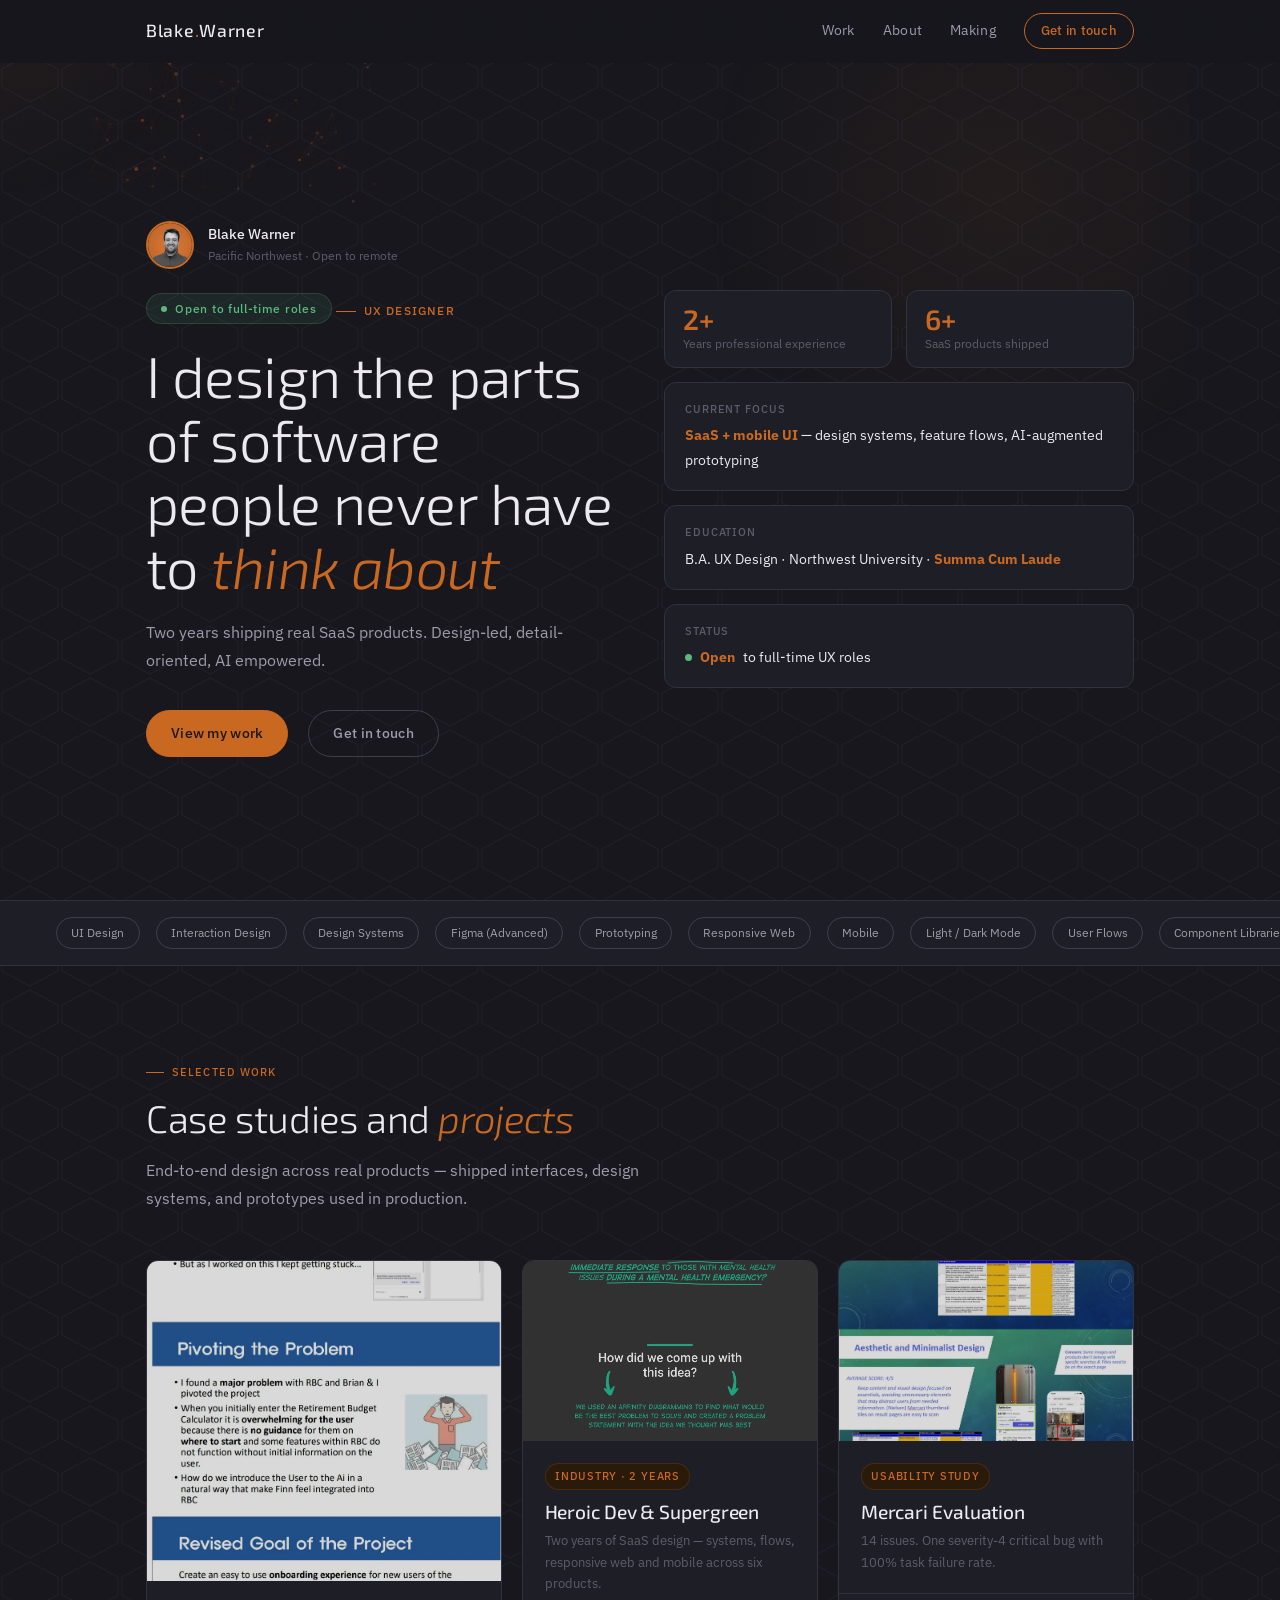
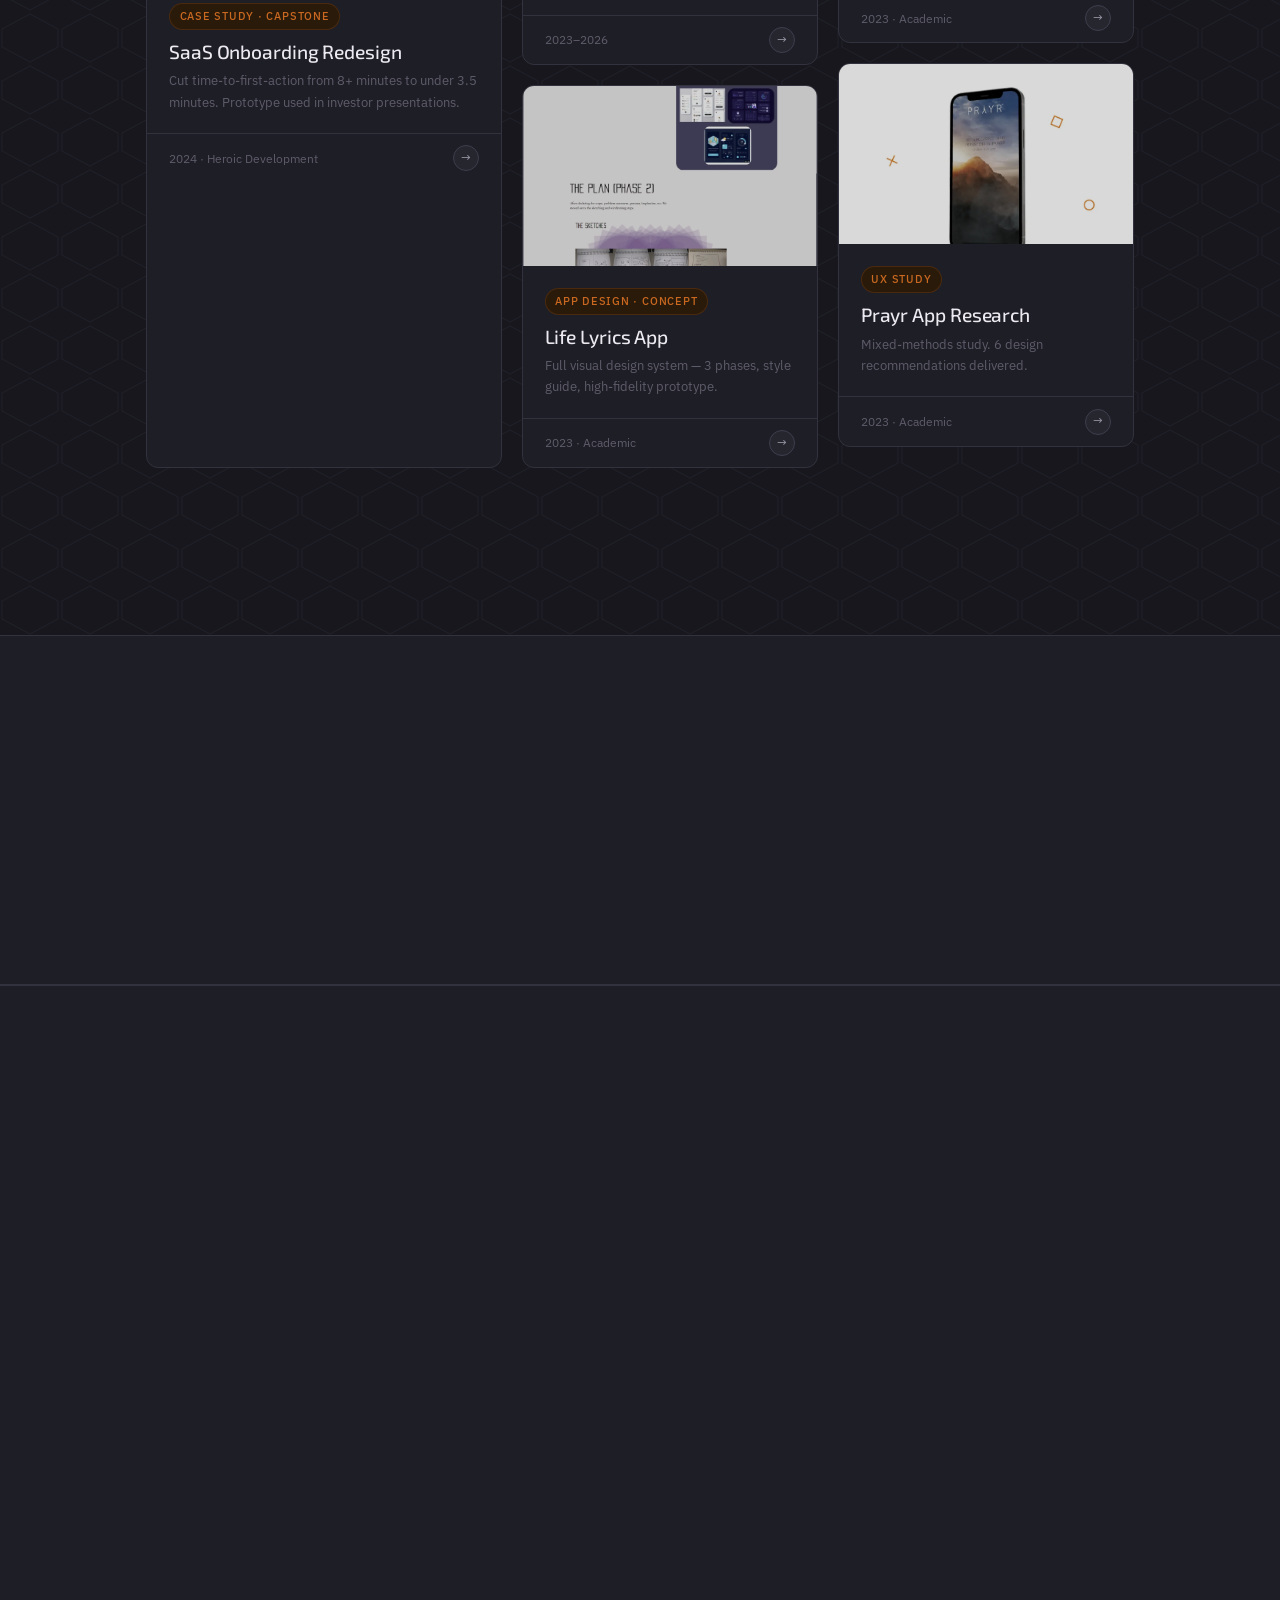
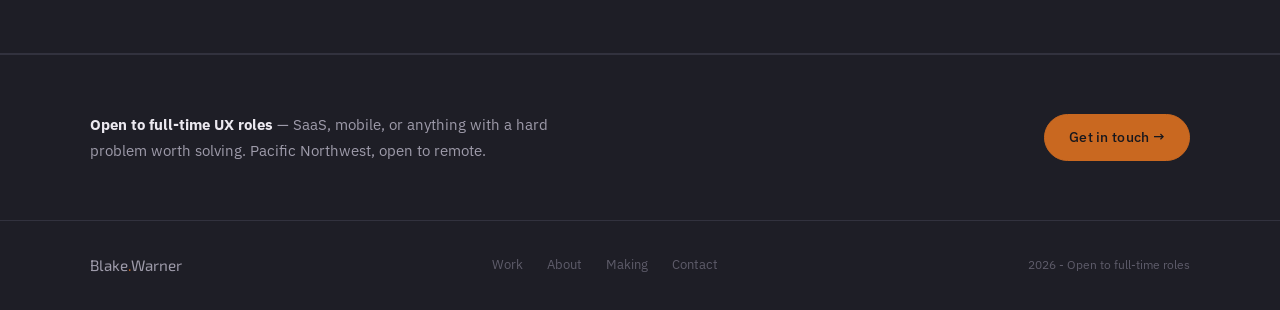
==== index.html @ 8be80a80 "Update index.html" ====
<!DOCTYPE html>
<html lang="en">
<head>
  <meta charset="UTF-8">
  <meta name="viewport" content="width=device-width, initial-scale=1.0">
  <title>Blake Warner - UX Designer</title>
  <meta name="description" content="UX Designer specializing in SaaS, mobile, and AI-augmented design. Pacific Northwest.">
  <link rel="stylesheet" href="css/style.css">
  <style>
    /* ── Canvas + cursor orb ── */
    #hero-canvas { position:absolute; inset:0; pointer-events:none; z-index:0; }
    .cursor-orb { position:fixed; width:400px; height:400px; border-radius:50%; background:radial-gradient(circle,rgba(201,104,32,.07) 0%,transparent 70%); pointer-events:none; z-index:0; transform:translate(-50%,-50%); transition:left .12s ease,top .12s ease; }
    .hero { position:relative; overflow:hidden; }
    .hero > * { position:relative; z-index:1; }

    /* ── Hero rework ── */
    .hero-available { display:inline-flex; align-items:center; gap:.5rem; font-size:.72rem; font-weight:500; letter-spacing:.06em; color:#5ab880; background:rgba(90,184,128,.1); border:1px solid rgba(90,184,128,.2); border-radius:100px; padding:.3rem .9rem; margin-bottom:1.25rem; }
    .hero-available::before { content:''; width:6px; height:6px; border-radius:50%; background:#5ab880; animation:pulse 2s ease-in-out infinite; }
    .hero-headline { overflow:hidden; }
    .headline-word { display:inline-block; opacity:0; transform:translateY(100%); transition:opacity .6s ease, transform .6s ease; }
    .headline-word.visible { opacity:1; transform:translateY(0); }

    /* ── Stats count-up ── */
    .stat-n { font-family:var(--serif); font-size:1.75rem; font-weight:600; color:var(--orange); line-height:1; margin-bottom:.15rem; }

    /* ── Skills strip ── */
    .skills-strip { background:var(--bg2); border-top:1px solid var(--line); border-bottom:1px solid var(--line); padding:1rem var(--pad); overflow:hidden; position:relative; }
    .skills-track { display:flex; gap:1rem; animation:scroll-left 30s linear infinite; width:max-content; }
    .skills-track:hover { animation-play-state:paused; }
    @keyframes scroll-left { from { transform:translateX(0); } to { transform:translateX(-50%); } }
    .strip-skill { font-size:.75rem; color:var(--txt2); padding:.3rem .9rem; border:1px solid var(--line2); border-radius:100px; white-space:nowrap; transition:border-color .2s,color .2s; flex-shrink:0; }
    .strip-skill:hover { border-color:var(--orange); color:var(--orange); }

    /* ── Featured work grid ── */
    .featured-grid { display:grid; grid-template-columns:1.2fr 1fr 1fr; gap:1.25rem; margin-top:3rem; }
    @media(max-width:860px) { .featured-grid { grid-template-columns:1fr 1fr; } }
    @media(max-width:560px) { .featured-grid { grid-template-columns:1fr; } }
    .card-feature-tall .thumb { height:320px !important; }
    .card-sm .thumb { height:180px !important; }

    /* ── Making section ── */
    .making-strip { background:var(--bg2); border-top:1px solid var(--line); border-bottom:1px solid var(--line); }
    .making-strip-inner { max-width:var(--max); margin:0 auto; padding:4rem var(--pad); display:grid; grid-template-columns:1fr 1.4fr; gap:4rem; align-items:center; }
    .making-imgs { display:grid; grid-template-columns:1fr 1fr; gap:.875rem; }
    .making-img-item { border-radius:var(--r-lg); overflow:hidden; border:1px solid var(--line); aspect-ratio:1; }
    .making-img-item img { width:100%; height:100%; object-fit:cover; transition:transform .5s ease; }
    .making-img-item:hover img { transform:scale(1.06); }
    @media(max-width:760px) { .making-strip-inner { grid-template-columns:1fr; } }

    /* ── Process steps ── */
    .process-row { display:grid; grid-template-columns:repeat(4,1fr); gap:1rem; margin-top:2.5rem; }
    .process-item { padding:1.5rem 1rem; background:var(--bg2); border:1px solid var(--line); border-radius:var(--r-lg); text-align:center; transition:border-color .25s,transform .25s; }
    .process-item:hover { border-color:var(--orange); transform:translateY(-3px); }
    .process-num { font-family:var(--serif); font-size:1.6rem; font-weight:600; color:var(--orange); display:block; margin-bottom:.4rem; }
    .process-label { font-size:.78rem; color:var(--txt2); line-height:1.5; }
    @media(max-width:640px) { .process-row { grid-template-columns:repeat(2,1fr); } }

    /* ── Hero profile ── */
    .hero-profile { display:flex; align-items:center; gap:.875rem; margin-bottom:1.5rem; }
    .hero-avatar { width:48px; height:48px; border-radius:50%; object-fit:cover; border:2px solid var(--orange); flex-shrink:0; }
    .hero-name-block .hero-name { font-size:.85rem; font-weight:500; color:var(--txt); }
    .hero-name-block .hero-loc { font-size:.75rem; color:var(--txt3); }

    /* ── Entrance animations ── */
    .anim-in { opacity:0; transform:translateY(20px); }
    .anim-in.done { opacity:1; transform:none; transition:opacity .7s ease, transform .7s ease; }

    /* ── Glitch on hover ── */
    .glitch-target { position:relative; display:inline-block; }
    .glitch-target::before,.glitch-target::after { content:attr(data-text); position:absolute; top:0; left:0; width:100%; height:100%; opacity:0; }
    .glitch-target:hover::before { opacity:.6; color:var(--orange); clip-path:polygon(0 30%,100% 30%,100% 50%,0 50%); transform:translateX(-3px); animation:glitch-1 .3s steps(2) 1; }
    .glitch-target:hover::after { opacity:.6; color:#7ab3d4; clip-path:polygon(0 60%,100% 60%,100% 75%,0 75%); transform:translateX(3px); animation:glitch-2 .3s steps(2) 1; }
    @keyframes glitch-1 { 0%,100%{transform:translateX(-3px)} 50%{transform:translateX(3px)} }
    @keyframes glitch-2 { 0%,100%{transform:translateX(3px)} 50%{transform:translateX(-3px)} }
  </style>
</head>
<body>
<div class="cursor-orb" id="cursor-orb"></div>
<nav class="nav">
  <div class="nav-inner">
    <a href="index.html" class="nav-logo">Blake<span>.</span>Warner</a>
    <button class="nav-toggle" aria-label="Toggle menu"><span></span><span></span><span></span></button>
    <div class="nav-links">
      <a href="work.html">Work</a>
      <a href="about.html">About</a>
      <a href="making.html">Making</a>
      <a href="contact.html" class="nav-cta">Get in touch</a>
    </div>
  </div>
</nav>
<main class="page">

  <!-- Hero -->
  <section class="hero">
    <canvas id="hero-canvas"></canvas>
    <div class="hero-content">
      <div class="hero-profile anim-in">
        <img src="ProfilePictureProject2.png" alt="Blake Warner" class="hero-avatar">
        <div class="hero-name-block">
          <div class="hero-name">Blake Warner</div>
          <div class="hero-loc">Pacific Northwest · Open to remote</div>
        </div>
      </div>
      <div class="hero-available anim-in">Open to full-time roles</div>
      <p class="hero-eyebrow anim-in">UX Designer</p>
      <h1 class="hero-headline anim-in">
        <span class="glitch-target" data-text="I design the parts of software">I design the parts of software</span><br>
        people never have to <em>think about</em>
      </h1>
      <p class="hero-sub anim-in">Two years shipping real SaaS products. Design-led, detail-oriented, AI empowered.</p>
      <div class="hero-actions anim-in">
        <a href="work.html" class="btn btn-primary">View my work</a>
        <a href="contact.html" class="btn btn-ghost">Get in touch</a>
      </div>
    </div>
    <div class="hero-cards">
      <div class="stat-row">
        <div class="stat anim-in"><div class="stat-n" data-count="2" data-suffix="+">0</div><div class="stat-l">Years professional experience</div></div>
        <div class="stat anim-in"><div class="stat-n" data-count="6" data-suffix="+">0</div><div class="stat-l">SaaS products shipped</div></div>
      </div>
      <div class="hcard anim-in">
        <div class="hcard-label">Current focus</div>
        <div class="hcard-val"><strong>SaaS + mobile UI</strong> — design systems, feature flows, AI-augmented prototyping</div>
      </div>
      <div class="hcard anim-in">
        <div class="hcard-label">Education</div>
        <div class="hcard-val">B.A. UX Design · Northwest University · <strong>Summa Cum Laude</strong></div>
      </div>
      <div class="hcard anim-in">
        <div class="hcard-label">Status</div>
        <div class="hcard-val" style="display:flex;align-items:center;gap:.5rem;"><span style="width:7px;height:7px;border-radius:50%;background:#5ab880;animation:pulse 2s ease-in-out infinite;flex-shrink:0;"></span><strong>Open</strong> to full-time UX roles</div>
      </div>
    </div>
  </section>

  <!-- Scrolling skills strip -->
  <div class="skills-strip">
    <div class="skills-track">
      <span class="strip-skill">UI Design</span><span class="strip-skill">Interaction Design</span><span class="strip-skill">Design Systems</span><span class="strip-skill">Figma (Advanced)</span><span class="strip-skill">Prototyping</span><span class="strip-skill">Responsive Web</span><span class="strip-skill">Mobile</span><span class="strip-skill">Light / Dark Mode</span><span class="strip-skill">User Flows</span><span class="strip-skill">Component Libraries</span><span class="strip-skill">Claude / AI Prompting</span><span class="strip-skill">Cursor</span><span class="strip-skill">Blender 3D</span><span class="strip-skill">Information Architecture</span><span class="strip-skill">UI Design</span><span class="strip-skill">Interaction Design</span><span class="strip-skill">Design Systems</span><span class="strip-skill">Figma (Advanced)</span><span class="strip-skill">Prototyping</span><span class="strip-skill">Responsive Web</span><span class="strip-skill">Mobile</span><span class="strip-skill">Light / Dark Mode</span><span class="strip-skill">User Flows</span><span class="strip-skill">Component Libraries</span><span class="strip-skill">Claude / AI Prompting</span><span class="strip-skill">Cursor</span><span class="strip-skill">Blender 3D</span><span class="strip-skill">Information Architecture</span>
    </div>
  </div>

  <!-- Selected work -->
  <section class="section">
    <p class="s-tag reveal">Selected work</p>
    <h2 class="s-title reveal d1">Case studies and <em>projects</em></h2>
    <p class="s-intro reveal d2">End-to-end design across real products — shipped interfaces, design systems, and prototypes used in production.</p>
    <div class="featured-grid">
      <a href="case-onboarding.html" class="card card-feature-tall reveal">
        <div class="thumb"><img src="webp-Portfolio-images/budget-consulting-ux-case-study_compressed.webp" alt="SaaS Onboarding Redesign" loading="lazy"></div>
        <div class="card-body">
          <span class="card-tag">Case Study · Capstone</span>
          <h3 class="card-title">SaaS Onboarding Redesign</h3>
          <p class="card-desc">Cut time-to-first-action from 8+ minutes to under 3.5 minutes. Prototype used in investor presentations.</p>
        </div>
        <div class="card-footer"><span class="card-year">2024 · Heroic Development</span><div class="card-arrow">→</div></div>
      </a>
      <div style="display:flex;flex-direction:column;gap:1.25rem;">
        <a href="professional.html" class="card card-sm reveal d1">
          <div class="thumb"><img src="webp-Portfolio-images/ux-case-study-dark-theme_compressed.webp" alt="Professional industry work" loading="lazy"></div>
          <div class="card-body">
            <span class="card-tag">Industry · 2 Years</span>
            <h3 class="card-title">Heroic Dev &amp; Supergreen</h3>
            <p class="card-desc">Two years of SaaS design — systems, flows, responsive web and mobile across six products.</p>
          </div>
          <div class="card-footer"><span class="card-year">2023–2026</span><div class="card-arrow">→</div></div>
        </a>
        <a href="case-gamification.html" class="card card-sm reveal d2">
          <div class="thumb"><img src="webp-Portfolio-images/life-lyrics-app-case-study_compressed.webp" alt="Life Lyrics App" loading="lazy"></div>
          <div class="card-body">
            <span class="card-tag">App Design · Concept</span>
            <h3 class="card-title">Life Lyrics App</h3>
            <p class="card-desc">Full visual design system — 3 phases, style guide, high-fidelity prototype.</p>
          </div>
          <div class="card-footer"><span class="card-year">2023 · Academic</span><div class="card-arrow">→</div></div>
        </a>
      </div>
      <div style="display:flex;flex-direction:column;gap:1.25rem;">
        <a href="case-mercari.html" class="card card-sm reveal d1">
          <div class="thumb"><img src="webp-Portfolio-images/notables-app-case-study_compressed.webp" alt="Mercari Usability" loading="lazy"></div>
          <div class="card-body">
            <span class="card-tag">Usability Study</span>
            <h3 class="card-title">Mercari Evaluation</h3>
            <p class="card-desc">14 issues. One severity-4 critical bug with 100% task failure rate.</p>
          </div>
          <div class="card-footer"><span class="card-year">2023 · Academic</span><div class="card-arrow">→</div></div>
        </a>
        <a href="case-prayr.html" class="card card-sm reveal d2">
          <div class="thumb"><img src="webp-Portfolio-images/prayr-app-ux-research-cover_compressed.webp" alt="Prayr App" loading="lazy"></div>
          <div class="card-body">
            <span class="card-tag">UX Study</span>
            <h3 class="card-title">Prayr App Research</h3>
            <p class="card-desc">Mixed-methods study. 6 design recommendations delivered.</p>
          </div>
          <div class="card-footer"><span class="card-year">2023 · Academic</span><div class="card-arrow">→</div></div>
        </a>
      </div>
    </div>
    <div style="text-align:center;margin-top:2rem;">
      <a href="work.html" class="btn btn-ghost reveal">View all work →</a>
    </div>
  </section>

  <!-- How I work -->
  <div class="skills-strip" style="padding:3rem var(--pad);">
    <div style="max-width:var(--max);margin:0 auto;">
      <p class="s-tag reveal">Process</p>
      <h2 class="s-title reveal d1" style="font-size:clamp(1.4rem,2.2vw,2rem);margin-bottom:0;">How I <em>work</em></h2>
      <div class="process-row">
        <div class="process-item reveal"><span class="process-num">01</span><div class="process-label">Map the problem space before opening any design tool</div></div>
        <div class="process-item reveal d1"><span class="process-num">02</span><div class="process-label">Design flows, IA, user journeys, and edge cases</div></div>
        <div class="process-item reveal d2"><span class="process-num">03</span><div class="process-label">Build high-fidelity UI with component-level precision</div></div>
        <div class="process-item reveal d3"><span class="process-num">04</span><div class="process-label">Collaborate with devs to ship the design intact</div></div>
      </div>
    </div>
  </div>

  <!-- Making -->
  <div class="making-strip">
    <div class="making-strip-inner">
      <div>
        <p class="s-tag reveal">Beyond the screen</p>
        <h2 class="s-title reveal d1" style="font-size:clamp(1.6rem,2.5vw,2.2rem);">I build things in <em>the real world too</em></h2>
        <p style="font-size:.9625rem;color:var(--txt2);line-height:1.8;margin:1rem 0 1.75rem;" class="reveal d2">Mandalorian armor modeled in Blender and worn at ECCC 2025. Screen-accurate blasters. A Rodian prosthetic that placed at the Boeing Museum cosplay contest. Stickers cut on a Silhouette Cameo. The same precision that goes into a component library goes into a painted miniature.</p>
        <a href="making.html" class="btn btn-ghost reveal d3">See what I make →</a>
      </div>
      <div class="making-imgs reveal d2">
        <div class="making-img-item"><img src="webp-Portfolio-images/cosplay-armor-city-street-portrait_compressed.webp" alt="Mandalorian armor"></div>
        <div class="making-img-item"><img src="webp-Portfolio-images/greedo-alien-costume-outdoors_compressed.webp" alt="Rodian cosplay"></div>
        <div class="making-img-item"><img src="webp-Portfolio-images/mandalorian-helmet-sticker-illustration_compressed.webp" alt="Sticker design"></div>
        <div class="making-img-item"><img src="webp-Portfolio-images/cosplay-jetpack-seattle-street_compressed.webp" alt="Jetpack prop"></div>
      </div>
    </div>
  </div>

  <!-- CTA -->
  <div class="teaser">
    <div class="teaser-inner">
      <p><strong>Open to full-time UX roles</strong> — SaaS, mobile, or anything with a hard problem worth solving. Pacific Northwest, open to remote.</p>
      <a href="contact.html" class="btn btn-primary">Get in touch →</a>
    </div>
  </div>

</main>
<footer class="footer">
  <div class="footer-inner">
    <span class="footer-brand">Blake<span>.</span>Warner</span>
    <div class="footer-links">
      <a href="work.html">Work</a>
      <a href="about.html">About</a>
      <a href="making.html">Making</a>
      <a href="contact.html">Contact</a>
    </div>
    <span class="footer-copy">2026 - Open to full-time roles</span>
  </div>
</footer>
<script src="js/main.js"></script>
<script>
/* ── Cursor orb ── */
const orb = document.getElementById('cursor-orb');
document.addEventListener('mousemove', e => {
  orb.style.left = e.clientX + 'px';
  orb.style.top = e.clientY + 'px';
});

/* ── Canvas hex particle system ── */
(function() {
  const canvas = document.getElementById('hero-canvas');
  if (!canvas) return;
  const ctx = canvas.getContext('2d');
  let W, H, particles = [];
  const ORANGE = 'rgba(201,104,32,';

  function resize() {
    W = canvas.width = canvas.offsetWidth;
    H = canvas.height = canvas.offsetHeight;
  }
  resize();
  window.addEventListener('resize', resize);

  function Particle() {
    this.reset();
  }
  Particle.prototype.reset = function() {
    this.x = Math.random() * W;
    this.y = Math.random() * H;
    this.size = Math.random() * 1.5 + 0.5;
    this.vx = (Math.random() - 0.5) * 0.3;
    this.vy = -Math.random() * 0.4 - 0.1;
    this.alpha = Math.random() * 0.4 + 0.05;
    this.life = 0;
    this.maxLife = Math.random() * 200 + 100;
  };
  Particle.prototype.update = function() {
    this.x += this.vx;
    this.y += this.vy;
    this.life++;
    if (this.life > this.maxLife || this.y < -10) this.reset();
  };
  Particle.prototype.draw = function() {
    const fade = Math.sin((this.life / this.maxLife) * Math.PI);
    ctx.beginPath();
    ctx.arc(this.x, this.y, this.size, 0, Math.PI * 2);
    ctx.fillStyle = ORANGE + (this.alpha * fade) + ')';
    ctx.fill();
  };

  for (let i = 0; i < 60; i++) particles.push(new Particle());

  function loop() {
    ctx.clearRect(0, 0, W, H);
    // Draw connecting lines between close particles
    for (let i = 0; i < particles.length; i++) {
      for (let j = i + 1; j < particles.length; j++) {
        const dx = particles[i].x - particles[j].x;
        const dy = particles[i].y - particles[j].y;
        const dist = Math.sqrt(dx*dx + dy*dy);
        if (dist < 100) {
          ctx.beginPath();
          ctx.moveTo(particles[i].x, particles[i].y);
          ctx.lineTo(particles[j].x, particles[j].y);
          ctx.strokeStyle = ORANGE + (0.08 * (1 - dist/100)) + ')';
          ctx.lineWidth = 0.5;
          ctx.stroke();
        }
      }
      particles[i].update();
      particles[i].draw();
    }
    requestAnimationFrame(loop);
  }
  loop();
})();

/* ── Staggered hero entrance ── */
(function() {
  const els = document.querySelectorAll('.anim-in');
  els.forEach((el, i) => {
    setTimeout(() => el.classList.add('done'), 100 + i * 120);
  });
})();

/* ── Count-up stats ── */
(function() {
  const stats = document.querySelectorAll('[data-count]');
  const observer = new IntersectionObserver(entries => {
    entries.forEach(entry => {
      if (!entry.isIntersecting) return;
      const el = entry.target;
      const target = parseInt(el.dataset.count);
      const suffix = el.dataset.suffix || '';
      let start = 0;
      const duration = 1200;
      const startTime = performance.now();
      function tick(now) {
        const elapsed = now - startTime;
        const progress = Math.min(elapsed / duration, 1);
        const eased = 1 - Math.pow(1 - progress, 3);
        const val = Math.round(eased * target);
        el.textContent = val + suffix;
        if (progress < 1) requestAnimationFrame(tick);
      }
      requestAnimationFrame(tick);
      observer.unobserve(el);
    });
  }, { threshold: 0.5 });
  stats.forEach(s => observer.observe(s));
})();

/* ── Reveal on scroll (supplement existing main.js) ── */
(function() {
  const reveals = document.querySelectorAll('.reveal');
  const obs = new IntersectionObserver(entries => {
    entries.forEach(e => { if (e.isIntersecting) { e.target.classList.add('visible'); obs.unobserve(e.target); } });
  }, { threshold: 0.1 });
  reveals.forEach(r => obs.observe(r));
})();
</script>
<style>@keyframes pulse{0%,100%{opacity:1}50%{opacity:.35}}</style>
</body>
</html>
---- css/style.css ----
@import url('https://fonts.googleapis.com/css2?family=Exo+2:ital,wght@0,300;0,400;0,500;0,600;1,300;1,400&family=IBM+Plex+Sans:ital,wght@0,300;0,400;0,500;1,300&display=swap');
:root{--bg:#17171d;--bg2:#1e1e26;--bg3:#26262f;--bg4:#2e2e38;--line:#32323e;--line2:#3e3e4e;--txt:#ece9f0;--txt2:#9e9baa;--txt3:#5e5c6a;--orange:#c96820;--orange-lt:#e07c30;--orange-dim:#2a1a0a;--orange-gl:rgba(201,104,32,.12);--green:#3a7d5c;--green-dim:#0f2018;--serif:'Exo 2','Segoe UI',sans-serif;--sans:'IBM Plex Sans',system-ui,sans-serif;--max:1100px;--pad:clamp(1.25rem,5vw,3.5rem);--r:6px;--r-lg:12px;--ease:cubic-bezier(.16,1,.3,1)}
*,*::before,*::after{box-sizing:border-box;margin:0;padding:0}
html{scroll-behavior:smooth}
body{font-family:var(--sans);background:var(--bg);color:var(--txt);line-height:1.7;font-size:1rem;overflow-x:hidden;background-image:url("data:image/svg+xml,%3Csvg width='60' height='52' viewBox='0 0 60 52' xmlns='http://www.w3.org/2000/svg'%3E%3Cpath d='M30 2 L58 17 L58 35 L30 50 L2 35 L2 17 Z' fill='none' stroke='%2320202a' stroke-width='1'/%3E%3C/svg%3E");background-size:60px 52px}
img{max-width:100%;display:block}
a{color:inherit;text-decoration:none}
button{border:none;background:none;cursor:pointer;font:inherit;color:inherit}
ul,ol{list-style:none}
.container{max-width:var(--max);margin:0 auto;padding:0 var(--pad)}
.sr-only{position:absolute;width:1px;height:1px;overflow:hidden;clip:rect(0,0,0,0)}
.reveal{opacity:0;transform:translateY(24px);transition:opacity .65s var(--ease),transform .65s var(--ease)}
.reveal.visible{opacity:1;transform:none}
.d1{transition-delay:.08s}.d2{transition-delay:.16s}.d3{transition-delay:.24s}.d4{transition-delay:.32s}
.nav{position:fixed;top:0;left:0;right:0;z-index:100;background:rgba(23,23,29,.9);backdrop-filter:blur(16px);-webkit-backdrop-filter:blur(16px);border-bottom:1px solid transparent;transition:border-color .3s}
.nav.scrolled{border-bottom-color:var(--line)}
.nav-inner{max-width:var(--max);margin:0 auto;padding:0 var(--pad);height:62px;display:flex;align-items:center;justify-content:space-between}
.nav-logo{font-family:var(--serif);font-size:1.1rem;font-weight:500;letter-spacing:.04em;color:var(--txt);transition:color .2s}
.nav-logo span{color:var(--orange)}
.nav-logo:hover{color:var(--orange-lt)}
.nav-links{display:flex;align-items:center;gap:1.75rem}
.nav-links a{font-size:.875rem;font-weight:400;color:var(--txt2);letter-spacing:.02em;transition:color .2s;position:relative}
.nav-links a::after{content:'';position:absolute;bottom:-3px;left:0;right:0;height:1px;background:var(--orange);transform:scaleX(0);transform-origin:left;transition:transform .25s var(--ease)}
.nav-links a:hover{color:var(--txt)}
.nav-links a:hover::after,.nav-links a.active::after{transform:scaleX(1)}
.nav-links a.active{color:var(--txt)}
.nav-cta{display:inline-flex;align-items:center;gap:.4rem;padding:.4rem 1rem;border:1px solid var(--orange)!important;color:var(--orange)!important;border-radius:100px;font-size:.8125rem!important;font-weight:500!important;transition:background .2s,color .2s,transform .15s!important}
.nav-cta::after{display:none!important}
.nav-cta:hover{background:var(--orange)!important;color:var(--bg)!important;transform:translateY(-1px)}
.nav-toggle{display:none;flex-direction:column;gap:5px;width:28px;cursor:pointer;padding:4px}
.nav-toggle span{display:block;height:1.5px;background:var(--txt);transition:transform .3s,opacity .3s}
.nav-toggle.open span:nth-child(1){transform:translateY(6.5px) rotate(45deg)}
.nav-toggle.open span:nth-child(2){opacity:0}
.nav-toggle.open span:nth-child(3){transform:translateY(-6.5px) rotate(-45deg)}
@media(max-width:700px){.nav-toggle{display:flex}.nav-links{position:fixed;top:62px;left:0;right:0;background:var(--bg2);border-bottom:1px solid var(--line);flex-direction:column;align-items:flex-start;gap:0;padding:1rem var(--pad) 1.5rem;transform:translateY(-120%);transition:transform .35s var(--ease);z-index:99}.nav-links.open{transform:none}.nav-links a{padding:.6rem 0;font-size:1rem;width:100%}.nav-cta{margin-top:.5rem}}
.page{padding-top:62px;animation:fadeUp .45s var(--ease)}
@keyframes fadeUp{from{opacity:0;transform:translateY(14px)}to{opacity:1;transform:none}}
.hero{position:relative;overflow:hidden;min-height:calc(100vh - 62px);display:grid;grid-template-columns:1fr 1fr;align-items:center;gap:3rem;padding:5rem var(--pad) 4rem;max-width:var(--max);margin:0 auto}
.hero::before{content:'';position:absolute;top:-20%;right:-10%;width:600px;height:600px;background:radial-gradient(ellipse,rgba(201,104,32,.07) 0%,transparent 70%);pointer-events:none}
.hero-eyebrow{display:inline-flex;align-items:center;gap:.5rem;font-size:.75rem;font-weight:500;letter-spacing:.1em;text-transform:uppercase;color:var(--orange);margin-bottom:1.25rem}
.hero-eyebrow::before{content:'';width:20px;height:1px;background:var(--orange)}
.hero-headline{font-family:var(--serif);font-size:clamp(2.6rem,4.5vw,4rem);font-weight:300;line-height:1.1;letter-spacing:-.01em;color:var(--txt);margin-bottom:1.25rem}
.hero-headline em{font-style:italic;color:var(--orange)}
.hero-sub{font-size:1rem;color:var(--txt2);max-width:440px;line-height:1.75;margin-bottom:2.25rem}
.hero-actions{display:flex;align-items:center;gap:1.25rem;flex-wrap:wrap}
.btn{display:inline-flex;align-items:center;gap:.45rem;padding:.65rem 1.5rem;border-radius:100px;font-size:.9rem;font-weight:500;letter-spacing:.02em;transition:all .2s;cursor:pointer}
.btn-primary{background:var(--orange);color:var(--bg);border:1px solid var(--orange)}
.btn-primary:hover{background:var(--orange-lt);border-color:var(--orange-lt);transform:translateY(-2px);box-shadow:0 8px 24px rgba(201,104,32,.3)}
.btn-ghost{background:transparent;color:var(--txt2);border:1px solid var(--line2)}
.btn-ghost:hover{border-color:var(--orange);color:var(--orange);transform:translateY(-1px)}
.hero-cards{display:flex;flex-direction:column;gap:.875rem}
.hcard{background:var(--bg2);border:1px solid var(--line);border-radius:var(--r-lg);padding:1.1rem 1.25rem;transition:border-color .3s,transform .3s}
.hcard:hover{border-color:var(--line2);transform:translateY(-2px)}
.hcard-label{font-size:.7rem;font-weight:500;letter-spacing:.08em;text-transform:uppercase;color:var(--txt3);margin-bottom:.25rem}
.hcard-val{font-size:.9rem;color:var(--txt)}
.hcard-val strong{color:var(--orange)}
.stat-row{display:grid;grid-template-columns:1fr 1fr;gap:.875rem}
.stat{background:var(--bg2);border:1px solid var(--line);border-radius:var(--r-lg);padding:.9rem 1.1rem;transition:border-color .3s,transform .3s}
.stat:hover{border-color:var(--orange);transform:translateY(-2px)}
.stat-n{font-family:var(--serif);font-size:1.75rem;font-weight:600;color:var(--orange);line-height:1;margin-bottom:.15rem}
.stat-l{font-size:.75rem;color:var(--txt3);line-height:1.4}
@media(max-width:860px){.hero{grid-template-columns:1fr;min-height:auto;padding:4rem var(--pad) 3rem}.hero-cards{display:none}}
.divider{border:none;border-top:1px solid var(--line);margin:0}
.divider-section{border:none;border-top:1px solid var(--line)}
.section{padding:5.5rem var(--pad);max-width:var(--max);margin:0 auto}
.s-tag{display:inline-flex;align-items:center;gap:.5rem;font-size:.7rem;font-weight:500;letter-spacing:.1em;text-transform:uppercase;color:var(--orange);margin-bottom:.875rem}
.s-tag::before{content:'';width:18px;height:1px;background:var(--orange)}
.s-title{font-family:var(--serif);font-size:clamp(1.9rem,3vw,2.8rem);font-weight:300;line-height:1.15;letter-spacing:-.01em;color:var(--txt);margin-bottom:1rem}
.s-title em{font-style:italic;color:var(--orange)}
.s-intro{font-size:1rem;color:var(--txt2);max-width:520px;line-height:1.75}
.grid{display:grid;grid-template-columns:1fr 1fr;gap:1.25rem;margin-top:3rem}
.card{display:block;background:var(--bg2);border:1px solid var(--line);border-radius:var(--r-lg);overflow:hidden;transition:border-color .35s,transform .35s var(--ease),box-shadow .35s;position:relative;text-decoration:none}
.card:hover{border-color:var(--orange);transform:translateY(-4px);box-shadow:0 0 0 1px var(--orange),0 12px 36px rgba(201,104,32,.15)}
.card::before{content:'';position:absolute;top:0;right:0;width:0;height:0;border-style:solid;border-width:0 32px 32px 0;border-color:transparent var(--orange) transparent transparent;opacity:0;transition:opacity .3s;z-index:1}
.card:hover::before{opacity:1}
.card-featured{grid-column:span 2}
.thumb{height:220px;overflow:hidden;background:var(--bg3);position:relative}
.card-featured .thumb{height:280px}
.thumb img{width:100%;height:100%;object-fit:cover;transition:transform .5s var(--ease);filter:brightness(.85) saturate(.9)}
.card:hover .thumb img{transform:scale(1.04);filter:brightness(.95) saturate(1)}
.thumb-fallback{width:100%;height:100%;display:flex;align-items:center;justify-content:center;position:absolute;inset:0}
.thumb-icon-wrap{width:52px;height:52px;border-radius:10px;display:flex;align-items:center;justify-content:center;font-size:1.5rem;background:rgba(201,104,32,.12);border:1px solid rgba(201,104,32,.25)}
.card-body{padding:1.25rem 1.375rem}
.card-tag{display:inline-block;font-size:.68rem;font-weight:500;letter-spacing:.07em;text-transform:uppercase;color:var(--orange);background:var(--orange-dim);padding:.2rem .6rem;border-radius:100px;border:1px solid rgba(201,104,32,.2);margin-bottom:.625rem}
.card-title{font-family:var(--serif);font-size:1.2rem;font-weight:500;line-height:1.25;color:var(--txt);margin-bottom:.4rem;letter-spacing:-.005em}
.card-desc{font-size:.8375rem;color:var(--txt3);line-height:1.6}
.card-footer{display:flex;align-items:center;justify-content:space-between;padding:.7rem 1.375rem;border-top:1px solid var(--line)}
.card-year{font-size:.78rem;color:var(--txt3)}
.card-arrow{width:26px;height:26px;border-radius:50%;background:var(--bg3);border:1px solid var(--line2);display:flex;align-items:center;justify-content:center;font-size:.75rem;color:var(--txt2);transition:background .2s,border-color .2s,color .2s,transform .2s}
.card:hover .card-arrow{background:var(--orange);border-color:var(--orange);color:var(--bg);transform:translate(2px,-2px)}
@media(max-width:640px){.grid{grid-template-columns:1fr}.card-featured{grid-column:span 1}.card-featured .thumb{height:220px}}
.skills-wrap{background:var(--bg2);border-top:1px solid var(--line);border-bottom:1px solid var(--line)}
.skills-inner{max-width:var(--max);margin:0 auto;padding:5rem var(--pad)}
.skills-grid{display:grid;grid-template-columns:repeat(3,1fr);gap:2rem;margin-top:2.5rem}
.skill-col h3{font-size:.7rem;font-weight:500;letter-spacing:.1em;text-transform:uppercase;color:var(--orange);margin-bottom:.875rem;padding-bottom:.5rem;border-bottom:1px solid var(--line)}
.skill-item{display:flex;align-items:center;gap:.5rem;font-size:.875rem;color:var(--txt2);padding:.25rem 0;transition:color .2s}
.skill-item::before{content:'▸';color:var(--orange);font-size:.6rem;flex-shrink:0}
.skill-item:hover{color:var(--txt)}
@media(max-width:680px){.skills-grid{grid-template-columns:1fr 1fr}}
.exp-list{margin-top:2.5rem;display:flex;flex-direction:column}
.exp-item{display:grid;grid-template-columns:180px 1fr;gap:2rem;padding:2.25rem 0;border-bottom:1px solid var(--line)}
.exp-item:last-child{border-bottom:none}
.exp-date{font-size:.78rem;color:var(--txt3);margin-bottom:.2rem;font-family:monospace}
.exp-co{font-size:.75rem;font-weight:500;letter-spacing:.07em;text-transform:uppercase;color:var(--orange)}
.exp-role{font-family:var(--serif);font-size:1.25rem;font-weight:500;color:var(--txt);margin-bottom:.6rem}
.exp-desc{font-size:.9rem;color:var(--txt2);line-height:1.7;margin-bottom:.875rem}
.tags{display:flex;flex-wrap:wrap;gap:.35rem}
.tag{font-size:.72rem;padding:.2rem .55rem;background:var(--bg3);border:1px solid var(--line2);border-radius:100px;color:var(--txt3)}
@media(max-width:580px){.exp-item{grid-template-columns:1fr;gap:.4rem}}
.about-grid{display:grid;grid-template-columns:1fr 380px;gap:3.5rem;align-items:start;margin-top:2.5rem}
.about-text p{font-size:.9625rem;color:var(--txt2);line-height:1.8;margin-bottom:1.1rem}
.aside-card{background:var(--bg2);border:1px solid var(--line);border-radius:var(--r-lg);padding:1.25rem;margin-bottom:.875rem}
.aside-h{font-size:.7rem;font-weight:500;letter-spacing:.09em;text-transform:uppercase;color:var(--txt3);margin-bottom:.625rem}
.aside-card p{font-size:.875rem;color:var(--txt2);line-height:1.6}
.aside-list a,.aside-list span{display:flex;align-items:center;gap:.5rem;font-size:.875rem;color:var(--txt2);padding:.3rem 0;transition:color .2s}
.aside-list a::before,.aside-list span::before{content:'→';color:var(--orange);font-size:.7rem;transition:transform .2s}
.aside-list a:hover{color:var(--orange)}
@media(max-width:760px){.about-grid{grid-template-columns:1fr}}
.making-grid{display:grid;grid-template-columns:repeat(3,1fr);gap:1rem;margin-top:2.5rem}
.mcard{background:var(--bg2);border:1px solid var(--line);border-radius:var(--r-lg);overflow:hidden;transition:border-color .3s,transform .3s}
.mcard:hover{border-color:var(--orange);transform:translateY(-3px)}
.mcard-thumb{height:150px;display:flex;align-items:center;justify-content:center;font-size:2.25rem}
.mcard-body{padding:.875rem 1rem}
.mcard-body h4{font-size:.875rem;font-weight:500;color:var(--txt);margin-bottom:.2rem}
.mcard-body p{font-size:.78rem;color:var(--txt3);line-height:1.55}
.making-note{margin-top:2rem;padding:1.25rem 1.5rem;background:var(--bg2);border-left:2px solid var(--orange);border-radius:0 var(--r-lg) var(--r-lg) 0}
.making-note p{font-size:.9375rem;color:var(--txt2);line-height:1.7;font-style:italic}
.making-note p strong{color:var(--orange);font-style:normal}
@media(max-width:640px){.making-grid{grid-template-columns:1fr 1fr}}
.contact-grid{display:grid;grid-template-columns:1fr 1fr;gap:3.5rem;margin-top:2.5rem;align-items:start}
.contact-text p{font-size:.9625rem;color:var(--txt2);line-height:1.8;margin-bottom:1.1rem}
.contact-links{display:flex;flex-direction:column;gap:.6rem;margin-top:1rem}
.clink{display:flex;align-items:center;justify-content:space-between;padding:.875rem 1.1rem;background:var(--bg2);border:1px solid var(--line);border-radius:var(--r-lg);transition:border-color .2s,transform .2s}
.clink:hover{border-color:var(--orange);transform:translateX(4px)}
.clink-l{display:flex;align-items:center;gap:.75rem}
.clink-ico{font-size:1.1rem}
.clink-label{font-size:.7rem;font-weight:500;letter-spacing:.07em;text-transform:uppercase;color:var(--txt3)}
.clink-val{font-size:.9rem;color:var(--txt)}
.clink-arr{color:var(--orange);font-size:.8rem;transition:transform .2s}
.clink:hover .clink-arr{transform:translate(2px,-2px)}
.avail-box{background:var(--green-dim);border:1px solid rgba(58,125,92,.25);border-radius:var(--r-lg);padding:1.5rem}
.avail-dot{display:inline-flex;align-items:center;gap:.5rem;font-size:.78rem;font-weight:500;color:#5ab880;margin-bottom:.75rem}
.avail-dot::before{content:'';width:7px;height:7px;border-radius:50%;background:#5ab880;animation:pulse 2s ease-in-out infinite}
@keyframes pulse{0%,100%{opacity:1}50%{opacity:.35}}
.avail-box h3{font-family:var(--serif);font-size:1.2rem;font-weight:500;color:var(--txt);margin-bottom:.5rem}
.avail-box p{font-size:.875rem;color:var(--txt2);line-height:1.6}
@media(max-width:680px){.contact-grid{grid-template-columns:1fr}}
.footer{background:var(--bg2);border-top:1px solid var(--line);padding:2rem var(--pad)}
.footer-inner{max-width:var(--max);margin:0 auto;display:flex;align-items:center;justify-content:space-between;flex-wrap:wrap;gap:1rem}
.footer-brand{font-family:var(--serif);font-size:.95rem;color:var(--txt2)}
.footer-brand span{color:var(--orange)}
.footer-links{display:flex;gap:1.5rem}
.footer-links a{font-size:.8125rem;color:var(--txt3);transition:color .2s}
.footer-links a:hover{color:var(--orange)}
.footer-copy{font-size:.75rem;color:var(--txt3)}
.case-hero{padding:4.5rem var(--pad) 3rem;max-width:var(--max);margin:0 auto}
.case-back{display:inline-flex;align-items:center;gap:.4rem;font-size:.78rem;color:var(--txt3);margin-bottom:1.5rem;transition:color .2s}
.case-back::before{content:'←';color:var(--orange)}
.case-back:hover{color:var(--orange)}
.case-hero h1{font-family:var(--serif);font-size:clamp(2.1rem,3.5vw,3.2rem);font-weight:300;line-height:1.15;letter-spacing:-.01em;color:var(--txt);margin-bottom:1.1rem;max-width:760px}
.case-hero h1 em{font-style:italic;color:var(--orange)}
.case-sub{font-size:1rem;color:var(--txt2);max-width:580px;line-height:1.75}
.case-meta{display:flex;flex-wrap:wrap;gap:2.5rem;padding:1.75rem var(--pad);max-width:var(--max);margin:0 auto;border-top:1px solid var(--line);border-bottom:1px solid var(--line);background:var(--bg2)}
.cm-label{font-size:.67rem;font-weight:500;letter-spacing:.09em;text-transform:uppercase;color:var(--txt3);margin-bottom:.2rem}
.cm-val{font-size:.9rem;color:var(--txt)}
.case-body{max-width:720px;margin:0 auto;padding:3rem var(--pad) 5rem}
.case-body h2{font-family:var(--serif);font-size:1.6rem;font-weight:500;color:var(--txt);margin:2.5rem 0 .75rem;padding-top:2.25rem;border-top:1px solid var(--line)}
.case-body h2:first-child{margin-top:0;padding-top:0;border-top:none}
.case-body h2 em{color:var(--orange);font-style:italic}
.case-body h3{font-size:.95rem;font-weight:500;color:var(--orange);margin:1.25rem 0 .4rem;letter-spacing:.01em}
.case-body p{font-size:.9625rem;color:var(--txt2);line-height:1.8;margin-bottom:.875rem}
.case-body ul{margin:.4rem 0 1rem;display:flex;flex-direction:column;gap:.45rem}
.case-body li{font-size:.9625rem;color:var(--txt2);line-height:1.7;padding-left:1.25rem;position:relative}
.case-body li::before{content:'▸';position:absolute;left:0;color:var(--orange);font-size:.6rem;top:.45em}
.case-callout{background:var(--bg2);border:1px solid var(--line);border-left:3px solid var(--orange);border-radius:0 var(--r-lg) var(--r-lg) 0;padding:1.375rem 1.5rem;margin:1.5rem 0}
.case-callout h4{font-size:.7rem;font-weight:500;letter-spacing:.09em;text-transform:uppercase;color:var(--orange);margin-bottom:.75rem}
.case-callout li{color:var(--txt)}
.case-warning{background:rgba(201,104,32,.07);border:1px solid rgba(201,104,32,.2);border-radius:var(--r-lg);padding:1.25rem 1.375rem;margin:1.5rem 0}
.case-warning h4{font-size:.7rem;font-weight:500;letter-spacing:.09em;text-transform:uppercase;color:var(--orange);margin-bottom:.4rem}
.case-warning p{font-size:.9rem;margin:0}
.case-learning{background:var(--bg3);border:1px solid var(--line2);border-top:2px solid var(--orange);border-radius:var(--r-lg);padding:1.75rem;margin:1.75rem 0}
.case-learning h4{font-size:.7rem;font-weight:500;letter-spacing:.09em;text-transform:uppercase;color:var(--orange);margin-bottom:1rem}
.case-learning li{color:var(--txt2)}
.case-nav{display:flex;justify-content:space-between;align-items:center;padding:1.75rem var(--pad);max-width:var(--max);margin:0 auto;border-top:1px solid var(--line);background:var(--bg2)}
.case-nav-link{display:flex;flex-direction:column;gap:.2rem;max-width:220px}
.case-nav-label{font-size:.72rem;color:var(--txt3);letter-spacing:.04em}
.case-nav-title{font-size:.9rem;color:var(--orange);transition:opacity .2s}
.case-nav-title:hover{opacity:.8;text-decoration:underline}
.teaser{background:var(--bg2);border-top:1px solid var(--line);padding:3.5rem var(--pad)}
.teaser-inner{max-width:var(--max);margin:0 auto;display:flex;align-items:center;justify-content:space-between;gap:2rem;flex-wrap:wrap}
.teaser p{font-size:.9625rem;color:var(--txt2);max-width:480px;line-height:1.7}
.teaser p strong{color:var(--txt)}
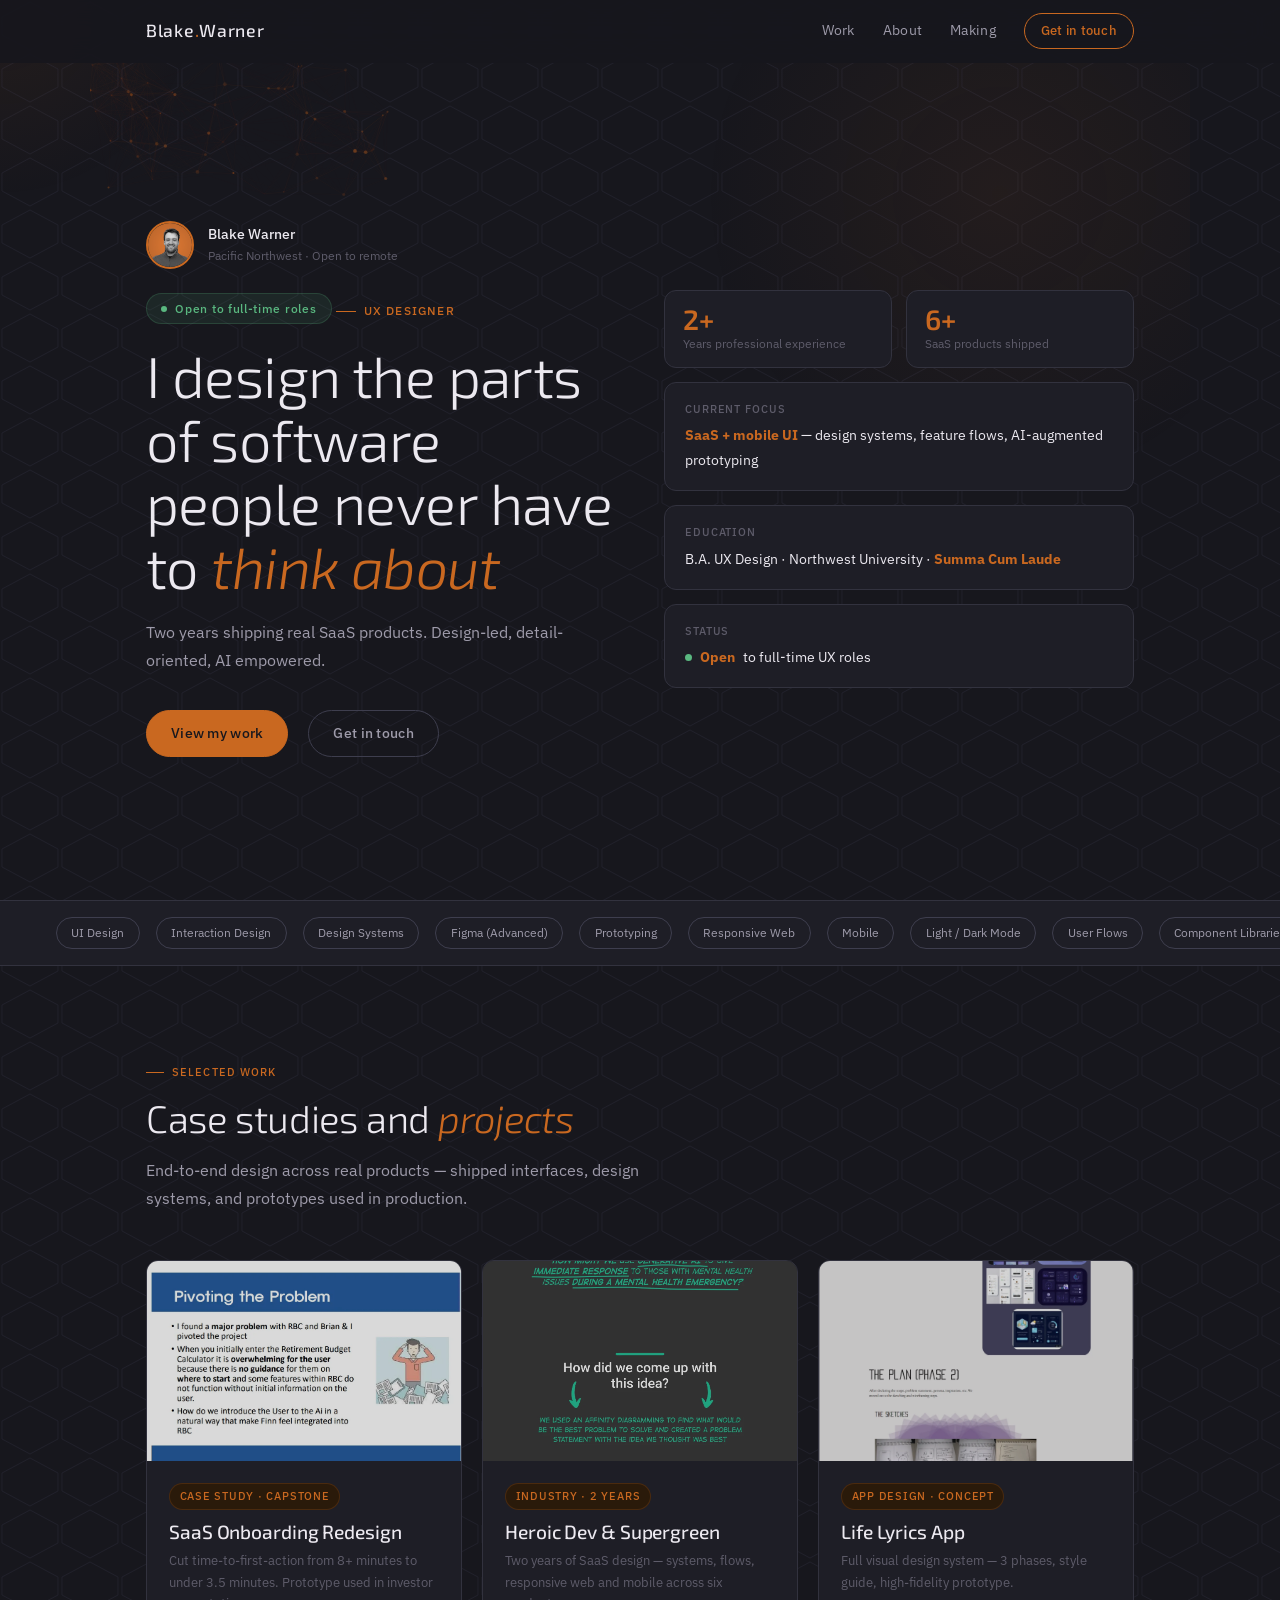
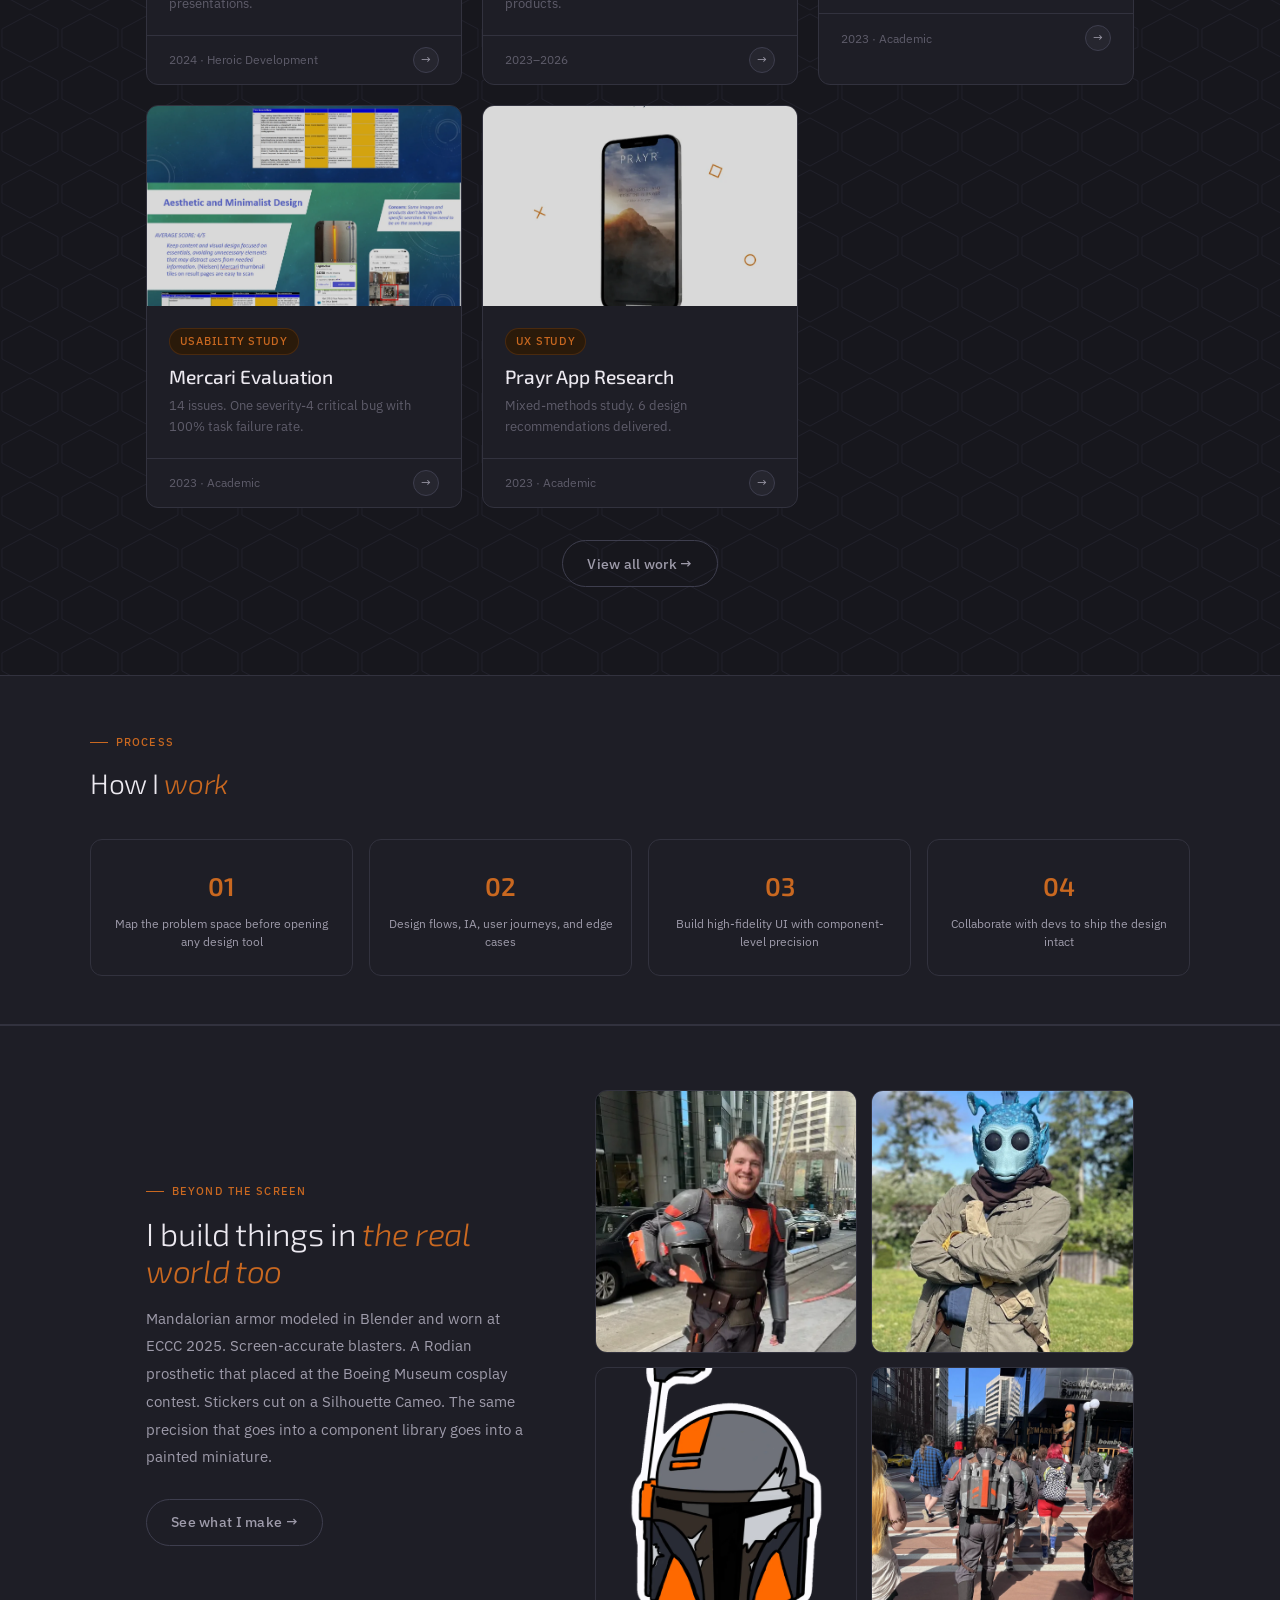
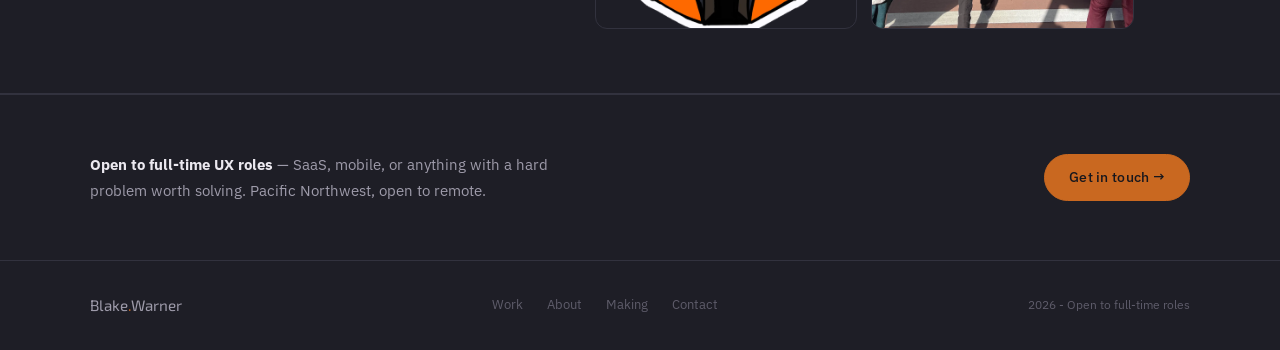
==== commit f4552909: "Update index.html" ====
--- a/index.html
+++ b/index.html
@@ -32,11 +32,11 @@
     .strip-skill:hover { border-color:var(--orange); color:var(--orange); }
 
     /* ── Featured work grid ── */
-    .featured-grid { display:grid; grid-template-columns:1.2fr 1fr 1fr; gap:1.25rem; margin-top:3rem; }
+    .featured-grid { display:grid; grid-template-columns:repeat(3,1fr); gap:1.25rem; margin-top:3rem; }
     @media(max-width:860px) { .featured-grid { grid-template-columns:1fr 1fr; } }
     @media(max-width:560px) { .featured-grid { grid-template-columns:1fr; } }
-    .card-feature-tall .thumb { height:320px !important; }
-    .card-sm .thumb { height:180px !important; }
+    .featured-grid .thumb { height:200px !important; }
+    
 
     /* ── Making section ── */
     .making-strip { background:var(--bg2); border-top:1px solid var(--line); border-bottom:1px solid var(--line); }
@@ -146,7 +146,7 @@
     <h2 class="s-title reveal d1">Case studies and <em>projects</em></h2>
     <p class="s-intro reveal d2">End-to-end design across real products — shipped interfaces, design systems, and prototypes used in production.</p>
     <div class="featured-grid">
-      <a href="case-onboarding.html" class="card card-feature-tall reveal">
+      <a href="case-onboarding.html" class="card reveal">
         <div class="thumb"><img src="webp-Portfolio-images/budget-consulting-ux-case-study_compressed.webp" alt="SaaS Onboarding Redesign" loading="lazy"></div>
         <div class="card-body">
           <span class="card-tag">Case Study · Capstone</span>
@@ -155,8 +155,7 @@
         </div>
         <div class="card-footer"><span class="card-year">2024 · Heroic Development</span><div class="card-arrow">→</div></div>
       </a>
-      <div style="display:flex;flex-direction:column;gap:1.25rem;">
-        <a href="professional.html" class="card card-sm reveal d1">
+      <a href="professional.html" class="card reveal d1">
           <div class="thumb"><img src="webp-Portfolio-images/ux-case-study-dark-theme_compressed.webp" alt="Professional industry work" loading="lazy"></div>
           <div class="card-body">
             <span class="card-tag">Industry · 2 Years</span>
@@ -164,8 +163,8 @@
             <p class="card-desc">Two years of SaaS design — systems, flows, responsive web and mobile across six products.</p>
           </div>
           <div class="card-footer"><span class="card-year">2023–2026</span><div class="card-arrow">→</div></div>
-        </a>
-        <a href="case-gamification.html" class="card card-sm reveal d2">
+      </a>
+      <a href="case-gamification.html" class="card reveal d2">
           <div class="thumb"><img src="webp-Portfolio-images/life-lyrics-app-case-study_compressed.webp" alt="Life Lyrics App" loading="lazy"></div>
           <div class="card-body">
             <span class="card-tag">App Design · Concept</span>
@@ -173,10 +172,8 @@
             <p class="card-desc">Full visual design system — 3 phases, style guide, high-fidelity prototype.</p>
           </div>
           <div class="card-footer"><span class="card-year">2023 · Academic</span><div class="card-arrow">→</div></div>
-        </a>
-      </div>
-      <div style="display:flex;flex-direction:column;gap:1.25rem;">
-        <a href="case-mercari.html" class="card card-sm reveal d1">
+      </a>
+      <a href="case-mercari.html" class="card reveal d1">
           <div class="thumb"><img src="webp-Portfolio-images/notables-app-case-study_compressed.webp" alt="Mercari Usability" loading="lazy"></div>
           <div class="card-body">
             <span class="card-tag">Usability Study</span>
@@ -184,8 +181,8 @@
             <p class="card-desc">14 issues. One severity-4 critical bug with 100% task failure rate.</p>
           </div>
           <div class="card-footer"><span class="card-year">2023 · Academic</span><div class="card-arrow">→</div></div>
-        </a>
-        <a href="case-prayr.html" class="card card-sm reveal d2">
+      </a>
+      <a href="case-prayr.html" class="card reveal d2">
           <div class="thumb"><img src="webp-Portfolio-images/prayr-app-ux-research-cover_compressed.webp" alt="Prayr App" loading="lazy"></div>
           <div class="card-body">
             <span class="card-tag">UX Study</span>
@@ -193,8 +190,7 @@
             <p class="card-desc">Mixed-methods study. 6 design recommendations delivered.</p>
           </div>
           <div class="card-footer"><span class="card-year">2023 · Academic</span><div class="card-arrow">→</div></div>
-        </a>
-      </div>
+      </a>
     </div>
     <div style="text-align:center;margin-top:2rem;">
       <a href="work.html" class="btn btn-ghost reveal">View all work →</a>
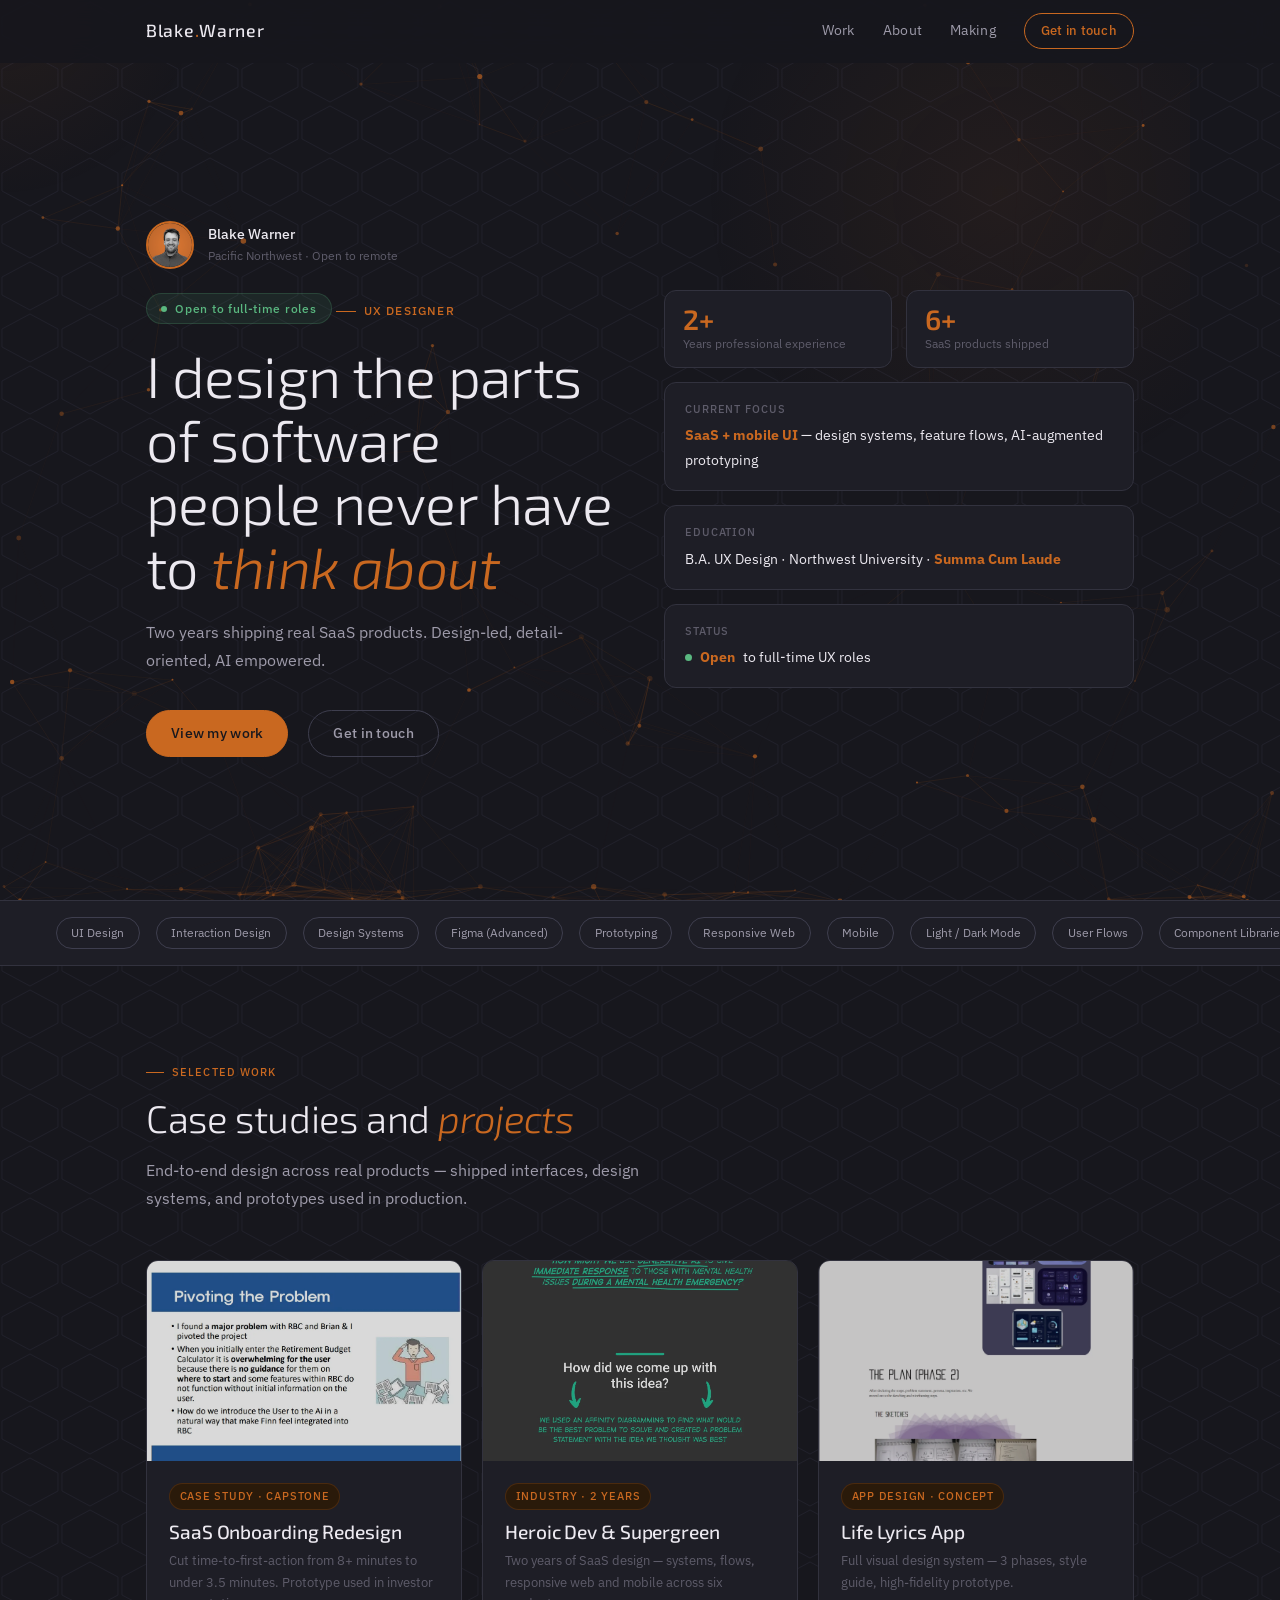
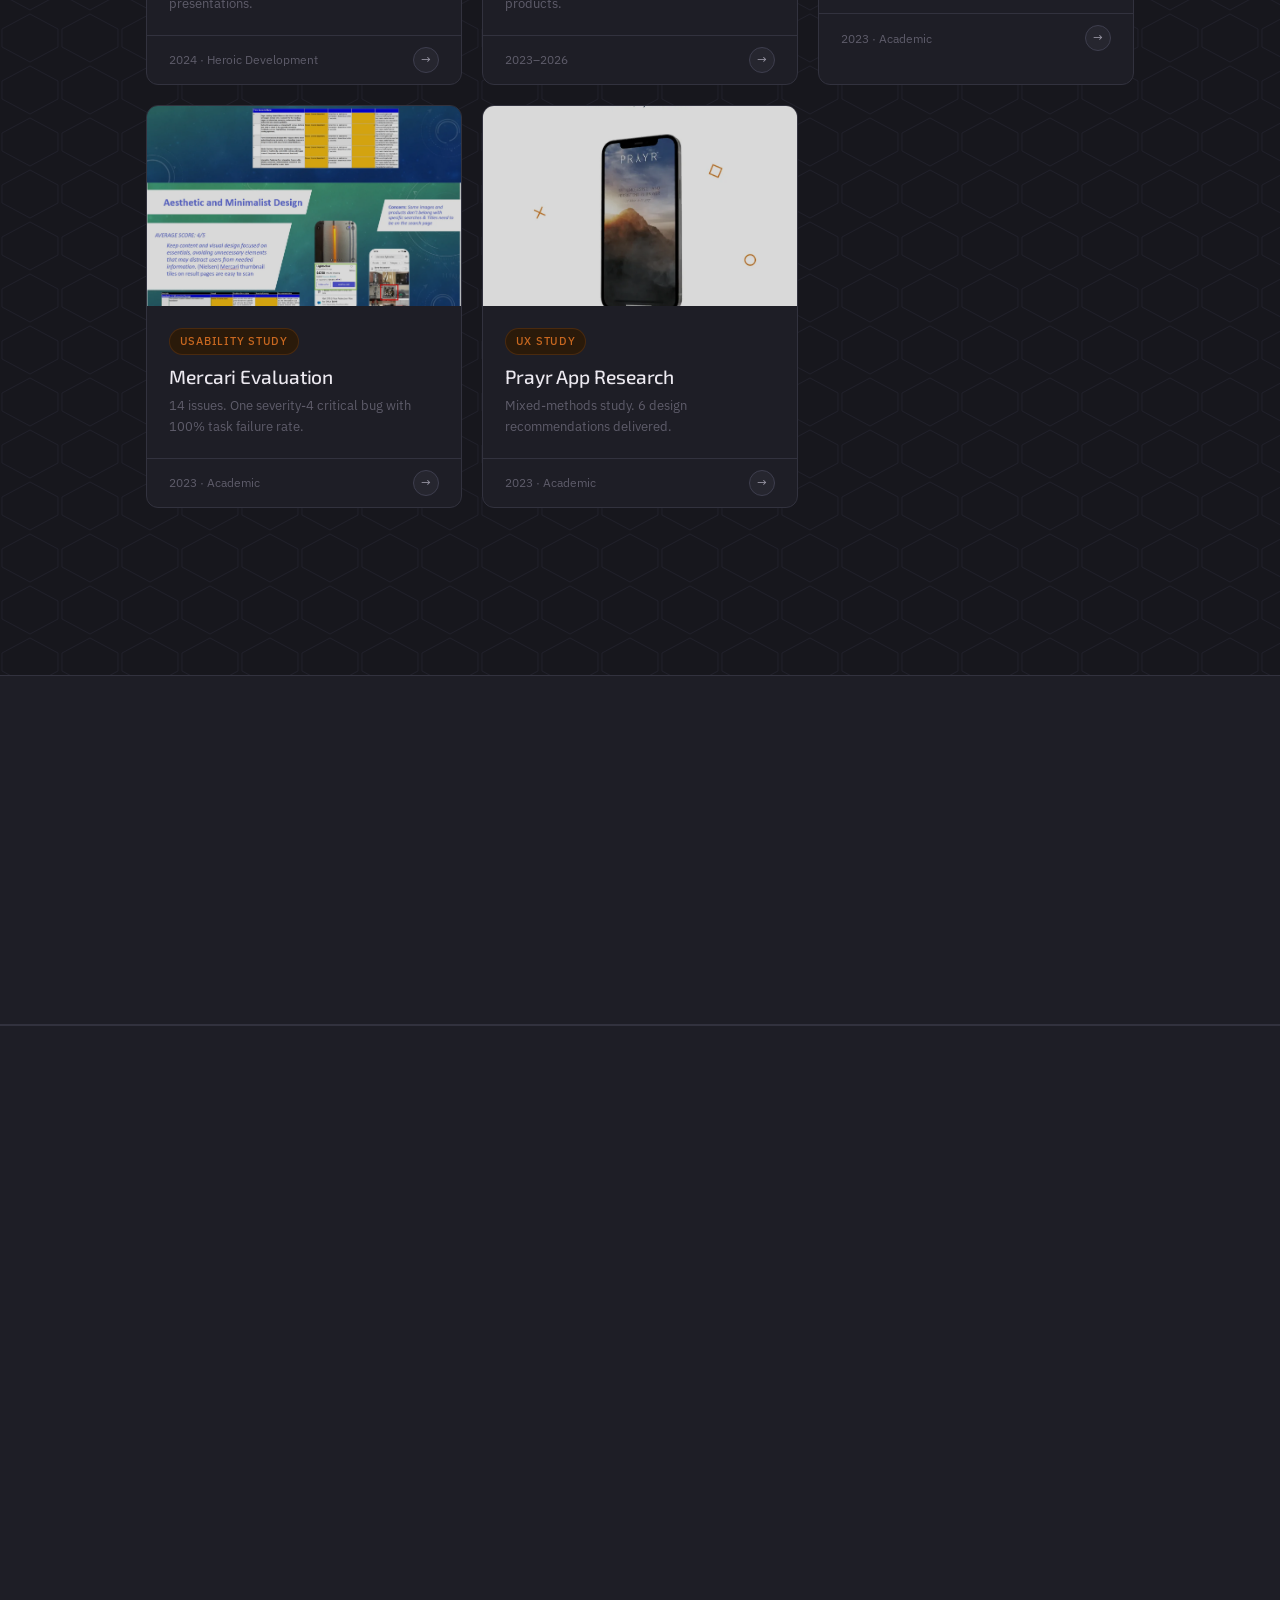
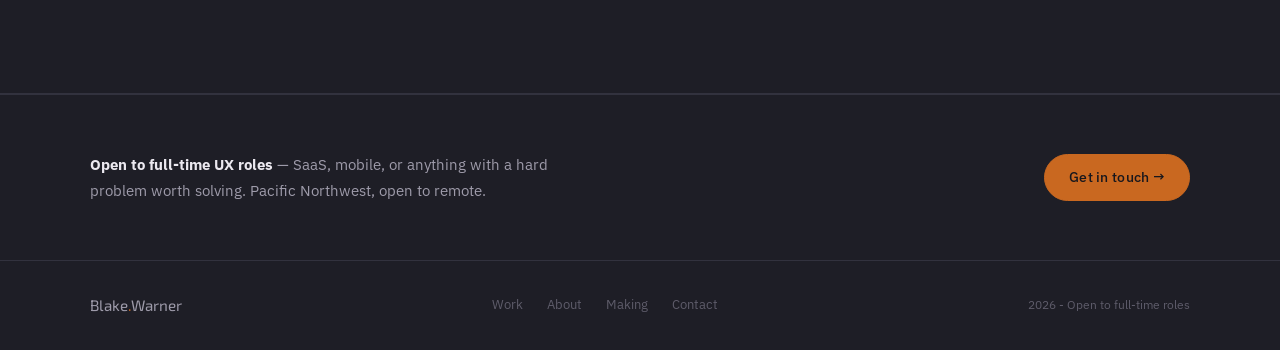
==== commit ca21ef8b: "Update index.html" ====
--- a/index.html
+++ b/index.html
@@ -8,7 +8,7 @@
   <link rel="stylesheet" href="css/style.css">
   <style>
     /* ── Canvas + cursor orb ── */
-    #hero-canvas { position:absolute; inset:0; pointer-events:none; z-index:0; }
+    #hero-canvas { position:fixed; top:0; left:0; width:100vw; height:100vh; pointer-events:none; z-index:0; opacity:1; }
     .cursor-orb { position:fixed; width:400px; height:400px; border-radius:50%; background:radial-gradient(circle,rgba(201,104,32,.07) 0%,transparent 70%); pointer-events:none; z-index:0; transform:translate(-50%,-50%); transition:left .12s ease,top .12s ease; }
     .hero { position:relative; overflow:hidden; }
     .hero > * { position:relative; z-index:1; }
@@ -259,69 +259,107 @@
   orb.style.top = e.clientY + 'px';
 });
 
-/* ── Canvas hex particle system ── */
+/* ── Canvas particle network — full viewport ── */
 (function() {
   const canvas = document.getElementById('hero-canvas');
   if (!canvas) return;
   const ctx = canvas.getContext('2d');
-  let W, H, particles = [];
+  let W, H, particles = [], mouse = { x: -9999, y: -9999 };
   const ORANGE = 'rgba(201,104,32,';
+  const COUNT = 120;
+  const MAX_DIST = 160;
+  const MOUSE_DIST = 200;
 
   function resize() {
-    W = canvas.width = canvas.offsetWidth;
-    H = canvas.height = canvas.offsetHeight;
+    W = canvas.width = window.innerWidth;
+    H = canvas.height = window.innerHeight;
   }
   resize();
   window.addEventListener('resize', resize);
-
-  function Particle() {
-    this.reset();
-  }
-  Particle.prototype.reset = function() {
+  document.addEventListener('mousemove', e => { mouse.x = e.clientX; mouse.y = e.clientY; });
+
+  function Particle() { this.reset(true); }
+  Particle.prototype.reset = function(init) {
     this.x = Math.random() * W;
-    this.y = Math.random() * H;
-    this.size = Math.random() * 1.5 + 0.5;
-    this.vx = (Math.random() - 0.5) * 0.3;
-    this.vy = -Math.random() * 0.4 - 0.1;
-    this.alpha = Math.random() * 0.4 + 0.05;
-    this.life = 0;
-    this.maxLife = Math.random() * 200 + 100;
+    this.y = init ? Math.random() * H : H + 10;
+    this.baseVx = (Math.random() - 0.5) * 0.4;
+    this.baseVy = -(Math.random() * 0.5 + 0.15);
+    this.vx = this.baseVx;
+    this.vy = this.baseVy;
+    this.size = Math.random() * 2 + 0.8;
+    this.alpha = Math.random() * 0.55 + 0.15;
+    this.life = init ? Math.random() * 300 : 0;
+    this.maxLife = Math.random() * 280 + 120;
   };
   Particle.prototype.update = function() {
+    // Mouse repulsion
+    const dx = this.x - mouse.x;
+    const dy = this.y - mouse.y;
+    const d = Math.sqrt(dx*dx + dy*dy);
+    if (d < MOUSE_DIST) {
+      const force = (MOUSE_DIST - d) / MOUSE_DIST;
+      this.vx = this.baseVx + (dx / d) * force * 1.5;
+      this.vy = this.baseVy + (dy / d) * force * 1.5;
+    } else {
+      this.vx += (this.baseVx - this.vx) * 0.05;
+      this.vy += (this.baseVy - this.vy) * 0.05;
+    }
     this.x += this.vx;
     this.y += this.vy;
     this.life++;
-    if (this.life > this.maxLife || this.y < -10) this.reset();
+    if (this.life > this.maxLife || this.y < -20 || this.x < -20 || this.x > W + 20) this.reset(false);
   };
   Particle.prototype.draw = function() {
-    const fade = Math.sin((this.life / this.maxLife) * Math.PI);
+    const fade = Math.min(this.life / 40, 1) * Math.min((this.maxLife - this.life) / 40, 1);
     ctx.beginPath();
     ctx.arc(this.x, this.y, this.size, 0, Math.PI * 2);
     ctx.fillStyle = ORANGE + (this.alpha * fade) + ')';
     ctx.fill();
   };
 
-  for (let i = 0; i < 60; i++) particles.push(new Particle());
+  for (let i = 0; i < COUNT; i++) particles.push(new Particle());
 
   function loop() {
     ctx.clearRect(0, 0, W, H);
-    // Draw connecting lines between close particles
-    for (let i = 0; i < particles.length; i++) {
-      for (let j = i + 1; j < particles.length; j++) {
+    // Draw connections
+    for (let i = 0; i < COUNT; i++) {
+      for (let j = i + 1; j < COUNT; j++) {
         const dx = particles[i].x - particles[j].x;
         const dy = particles[i].y - particles[j].y;
         const dist = Math.sqrt(dx*dx + dy*dy);
-        if (dist < 100) {
+        if (dist < MAX_DIST) {
+          const op = 0.2 * (1 - dist / MAX_DIST);
           ctx.beginPath();
           ctx.moveTo(particles[i].x, particles[i].y);
           ctx.lineTo(particles[j].x, particles[j].y);
-          ctx.strokeStyle = ORANGE + (0.08 * (1 - dist/100)) + ')';
-          ctx.lineWidth = 0.5;
+          ctx.strokeStyle = ORANGE + op + ')';
+          ctx.lineWidth = 0.8;
           ctx.stroke();
         }
       }
       particles[i].update();
       particles[i].draw();
+    }
+    // Mouse node
+    if (mouse.x > 0 && mouse.x < W) {
+      for (let i = 0; i < COUNT; i++) {
+        const dx = particles[i].x - mouse.x;
+        const dy = particles[i].y - mouse.y;
+        const dist = Math.sqrt(dx*dx + dy*dy);
+        if (dist < MOUSE_DIST) {
+          const op = 0.35 * (1 - dist / MOUSE_DIST);
+          ctx.beginPath();
+          ctx.moveTo(particles[i].x, particles[i].y);
+          ctx.lineTo(mouse.x, mouse.y);
+          ctx.strokeStyle = ORANGE + op + ')';
+          ctx.lineWidth = 0.6;
+          ctx.stroke();
+        }
+      }
+      ctx.beginPath();
+      ctx.arc(mouse.x, mouse.y, 3, 0, Math.PI * 2);
+      ctx.fillStyle = ORANGE + '0.5)';
+      ctx.fill();
     }
     requestAnimationFrame(loop);
   }
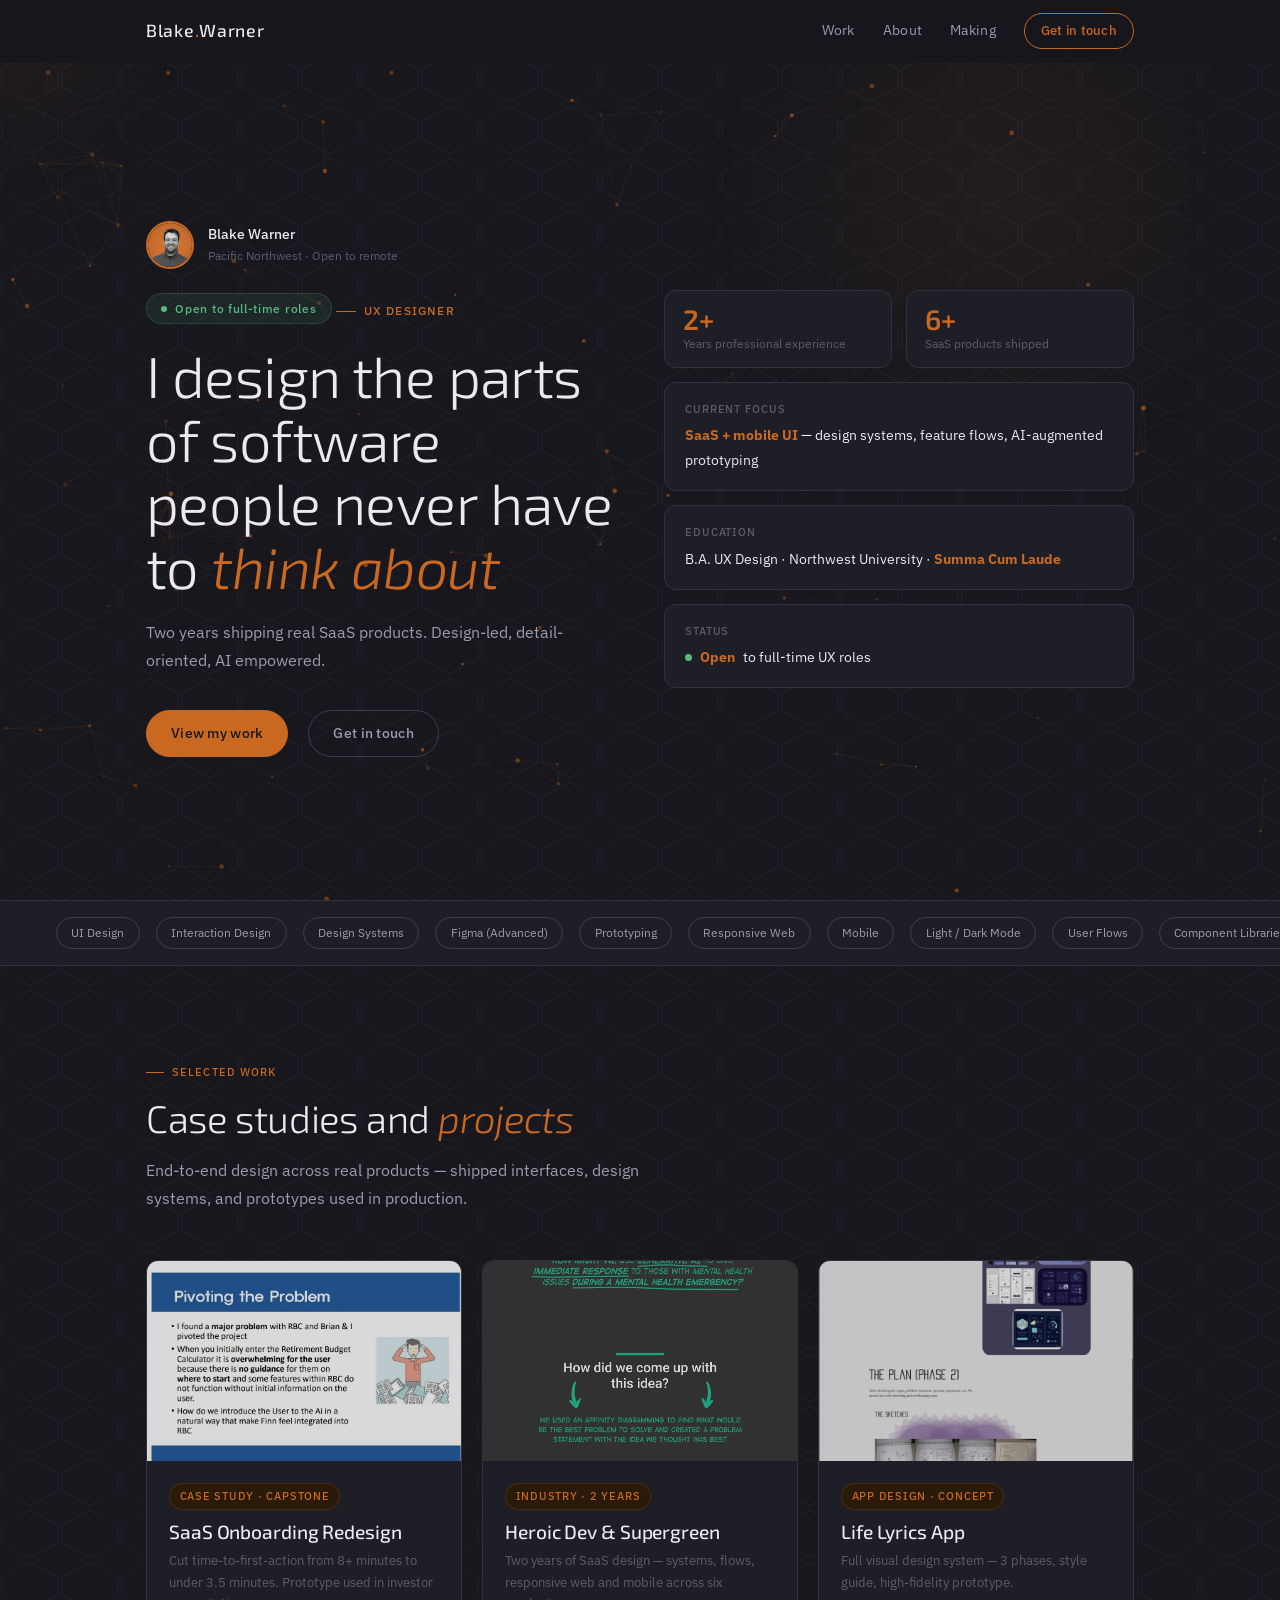
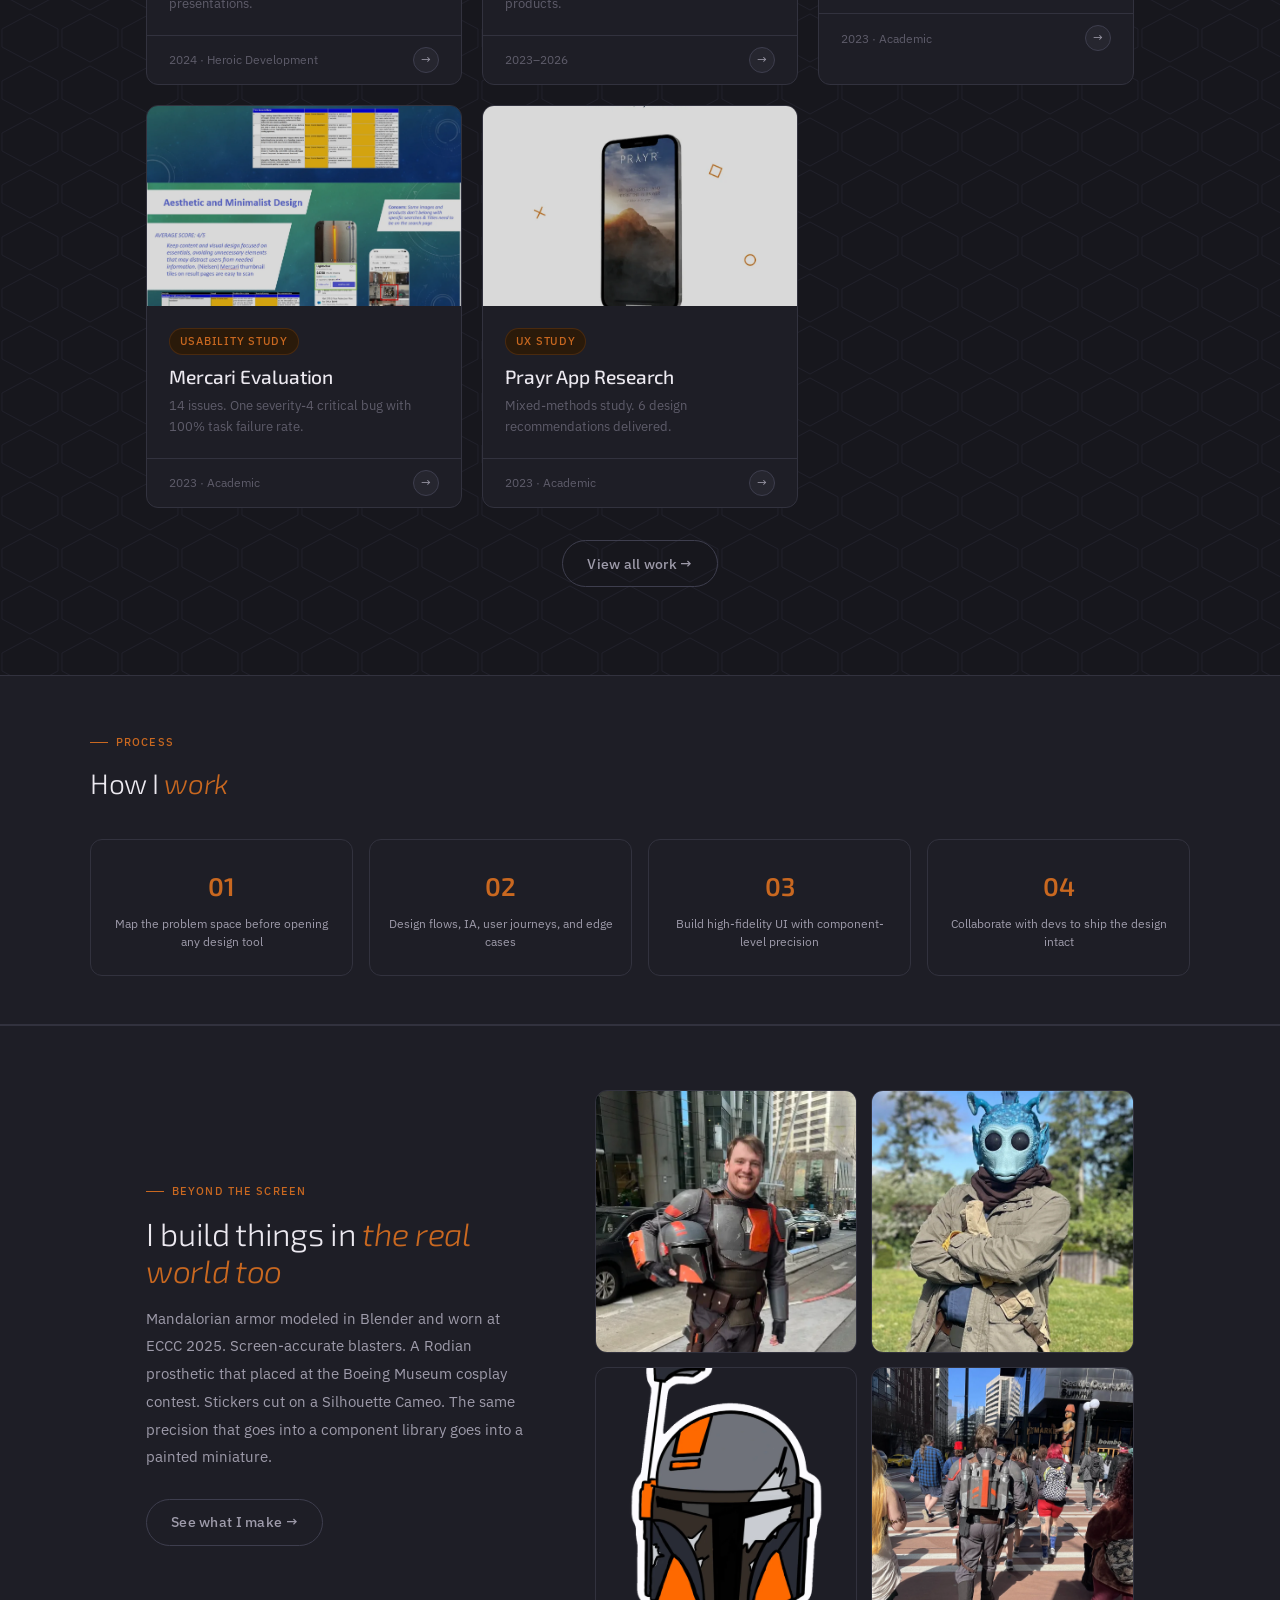
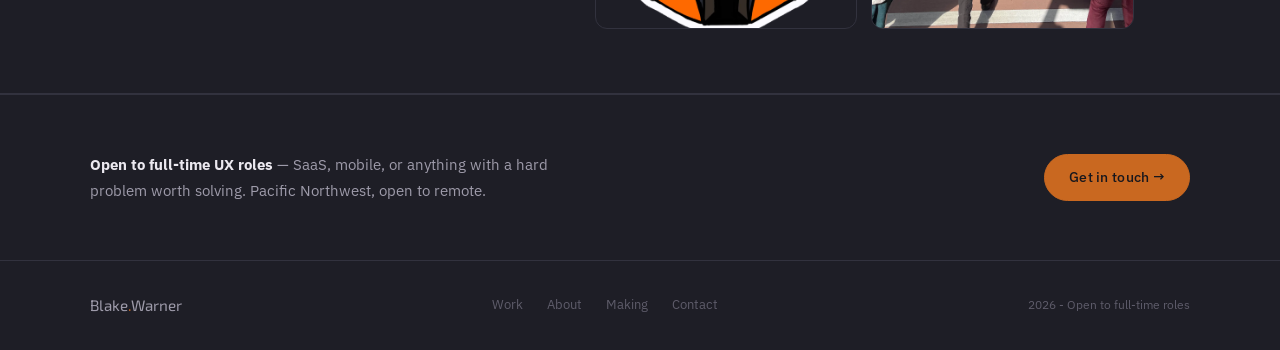
==== commit e803aa4d: "Update index.html" ====
--- a/index.html
+++ b/index.html
@@ -266,88 +266,113 @@
   const ctx = canvas.getContext('2d');
   let W, H, particles = [], mouse = { x: -9999, y: -9999 };
   const ORANGE = 'rgba(201,104,32,';
-  const COUNT = 120;
-  const MAX_DIST = 160;
-  const MOUSE_DIST = 200;
+  const COUNT = 110;
+  const MAX_DIST = 150;
+  const MOUSE_DIST = 180;
 
   function resize() {
     W = canvas.width = window.innerWidth;
     H = canvas.height = window.innerHeight;
+    // Re-scatter particles on resize
+    particles.forEach(p => p.scatter());
   }
-  resize();
-  window.addEventListener('resize', resize);
-  document.addEventListener('mousemove', e => { mouse.x = e.clientX; mouse.y = e.clientY; });
-
-  function Particle() { this.reset(true); }
-  Particle.prototype.reset = function(init) {
+
+  function Particle() { this.scatter(); }
+
+  Particle.prototype.scatter = function() {
+    // Spawn anywhere on screen with slow random drift in any direction
     this.x = Math.random() * W;
-    this.y = init ? Math.random() * H : H + 10;
-    this.baseVx = (Math.random() - 0.5) * 0.4;
-    this.baseVy = -(Math.random() * 0.5 + 0.15);
-    this.vx = this.baseVx;
-    this.vy = this.baseVy;
-    this.size = Math.random() * 2 + 0.8;
-    this.alpha = Math.random() * 0.55 + 0.15;
-    this.life = init ? Math.random() * 300 : 0;
-    this.maxLife = Math.random() * 280 + 120;
+    this.y = Math.random() * H;
+    const angle = Math.random() * Math.PI * 2;
+    const speed = Math.random() * 0.35 + 0.08;
+    this.vx = Math.cos(angle) * speed;
+    this.vy = Math.sin(angle) * speed;
+    this.size = Math.random() * 1.8 + 0.6;
+    this.alpha = Math.random() * 0.5 + 0.15;
+    this.life = Math.random() * 400; // stagger start times
+    this.maxLife = Math.random() * 500 + 300;
+    this.baseVx = this.vx;
+    this.baseVy = this.vy;
   };
+
   Particle.prototype.update = function() {
     // Mouse repulsion
     const dx = this.x - mouse.x;
     const dy = this.y - mouse.y;
-    const d = Math.sqrt(dx*dx + dy*dy);
-    if (d < MOUSE_DIST) {
+    const d = Math.sqrt(dx * dx + dy * dy);
+    if (d < MOUSE_DIST && d > 0) {
       const force = (MOUSE_DIST - d) / MOUSE_DIST;
-      this.vx = this.baseVx + (dx / d) * force * 1.5;
-      this.vy = this.baseVy + (dy / d) * force * 1.5;
+      this.vx = this.baseVx + (dx / d) * force * 2;
+      this.vy = this.baseVy + (dy / d) * force * 2;
     } else {
-      this.vx += (this.baseVx - this.vx) * 0.05;
-      this.vy += (this.baseVy - this.vy) * 0.05;
+      this.vx += (this.baseVx - this.vx) * 0.04;
+      this.vy += (this.baseVy - this.vy) * 0.04;
     }
     this.x += this.vx;
     this.y += this.vy;
     this.life++;
-    if (this.life > this.maxLife || this.y < -20 || this.x < -20 || this.x > W + 20) this.reset(false);
+
+    // Wrap around edges instead of dying — keeps particles spread everywhere
+    if (this.x < -20) this.x = W + 20;
+    if (this.x > W + 20) this.x = -20;
+    if (this.y < -20) this.y = H + 20;
+    if (this.y > H + 20) this.y = -20;
+
+    // Occasionally re-randomize direction for organic feel
+    if (this.life > this.maxLife) {
+      const angle = Math.random() * Math.PI * 2;
+      const speed = Math.random() * 0.35 + 0.08;
+      this.baseVx = Math.cos(angle) * speed;
+      this.baseVy = Math.sin(angle) * speed;
+      this.life = 0;
+      this.maxLife = Math.random() * 500 + 300;
+    }
   };
+
   Particle.prototype.draw = function() {
-    const fade = Math.min(this.life / 40, 1) * Math.min((this.maxLife - this.life) / 40, 1);
     ctx.beginPath();
     ctx.arc(this.x, this.y, this.size, 0, Math.PI * 2);
-    ctx.fillStyle = ORANGE + (this.alpha * fade) + ')';
+    ctx.fillStyle = ORANGE + this.alpha + ')';
     ctx.fill();
   };
 
   for (let i = 0; i < COUNT; i++) particles.push(new Particle());
 
+  resize();
+  window.addEventListener('resize', resize);
+  document.addEventListener('mousemove', e => { mouse.x = e.clientX; mouse.y = e.clientY; });
+
   function loop() {
     ctx.clearRect(0, 0, W, H);
-    // Draw connections
+
+    // Draw connections between nearby particles
     for (let i = 0; i < COUNT; i++) {
       for (let j = i + 1; j < COUNT; j++) {
         const dx = particles[i].x - particles[j].x;
         const dy = particles[i].y - particles[j].y;
-        const dist = Math.sqrt(dx*dx + dy*dy);
+        const dist = Math.sqrt(dx * dx + dy * dy);
         if (dist < MAX_DIST) {
-          const op = 0.2 * (1 - dist / MAX_DIST);
+          const op = 0.22 * (1 - dist / MAX_DIST);
           ctx.beginPath();
           ctx.moveTo(particles[i].x, particles[i].y);
           ctx.lineTo(particles[j].x, particles[j].y);
           ctx.strokeStyle = ORANGE + op + ')';
-          ctx.lineWidth = 0.8;
+          ctx.lineWidth = 0.7;
           ctx.stroke();
         }
       }
       particles[i].update();
       particles[i].draw();
     }
-    // Mouse node
+
+    // Mouse node — glowing dot + lines to nearby particles
     if (mouse.x > 0 && mouse.x < W) {
       for (let i = 0; i < COUNT; i++) {
         const dx = particles[i].x - mouse.x;
         const dy = particles[i].y - mouse.y;
-        const dist = Math.sqrt(dx*dx + dy*dy);
+        const dist = Math.sqrt(dx * dx + dy * dy);
         if (dist < MOUSE_DIST) {
-          const op = 0.35 * (1 - dist / MOUSE_DIST);
+          const op = 0.4 * (1 - dist / MOUSE_DIST);
           ctx.beginPath();
           ctx.moveTo(particles[i].x, particles[i].y);
           ctx.lineTo(mouse.x, mouse.y);
@@ -358,9 +383,10 @@
       }
       ctx.beginPath();
       ctx.arc(mouse.x, mouse.y, 3, 0, Math.PI * 2);
-      ctx.fillStyle = ORANGE + '0.5)';
+      ctx.fillStyle = ORANGE + '0.6)';
       ctx.fill();
     }
+
     requestAnimationFrame(loop);
   }
   loop();
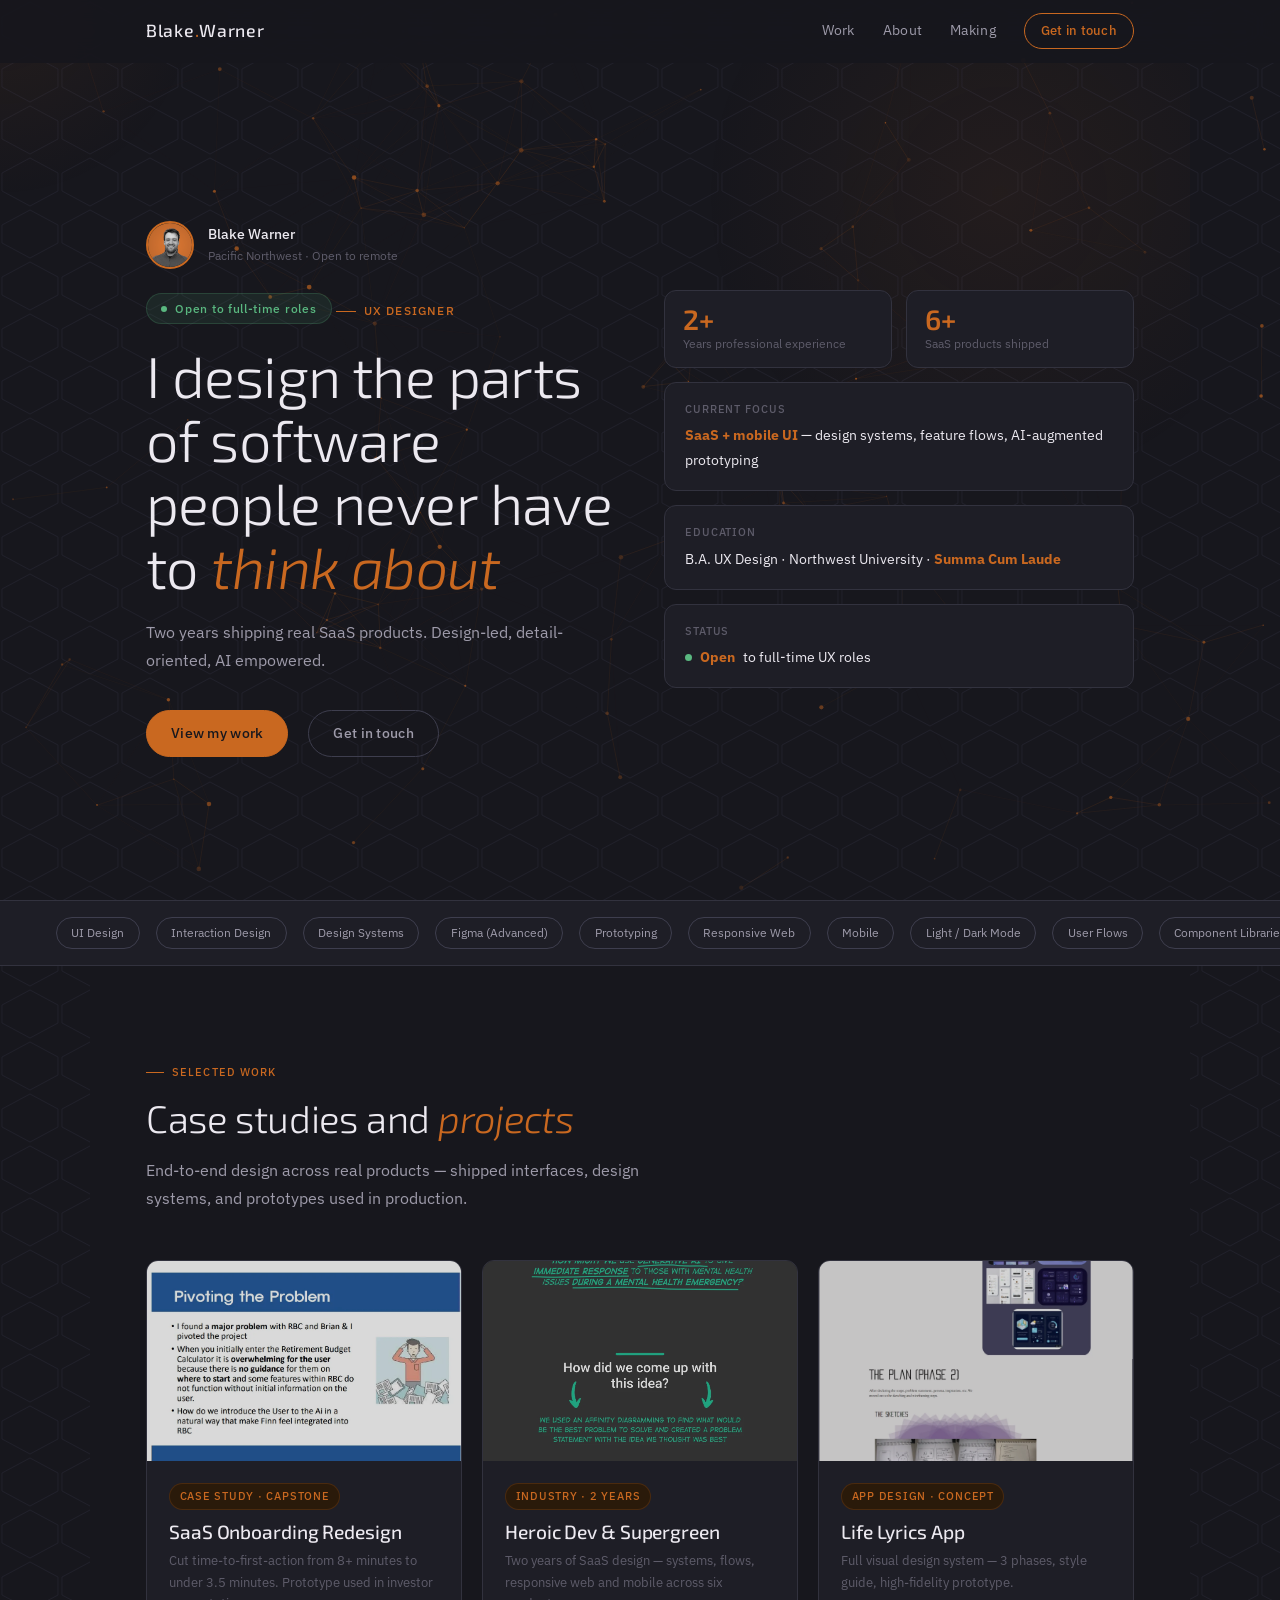
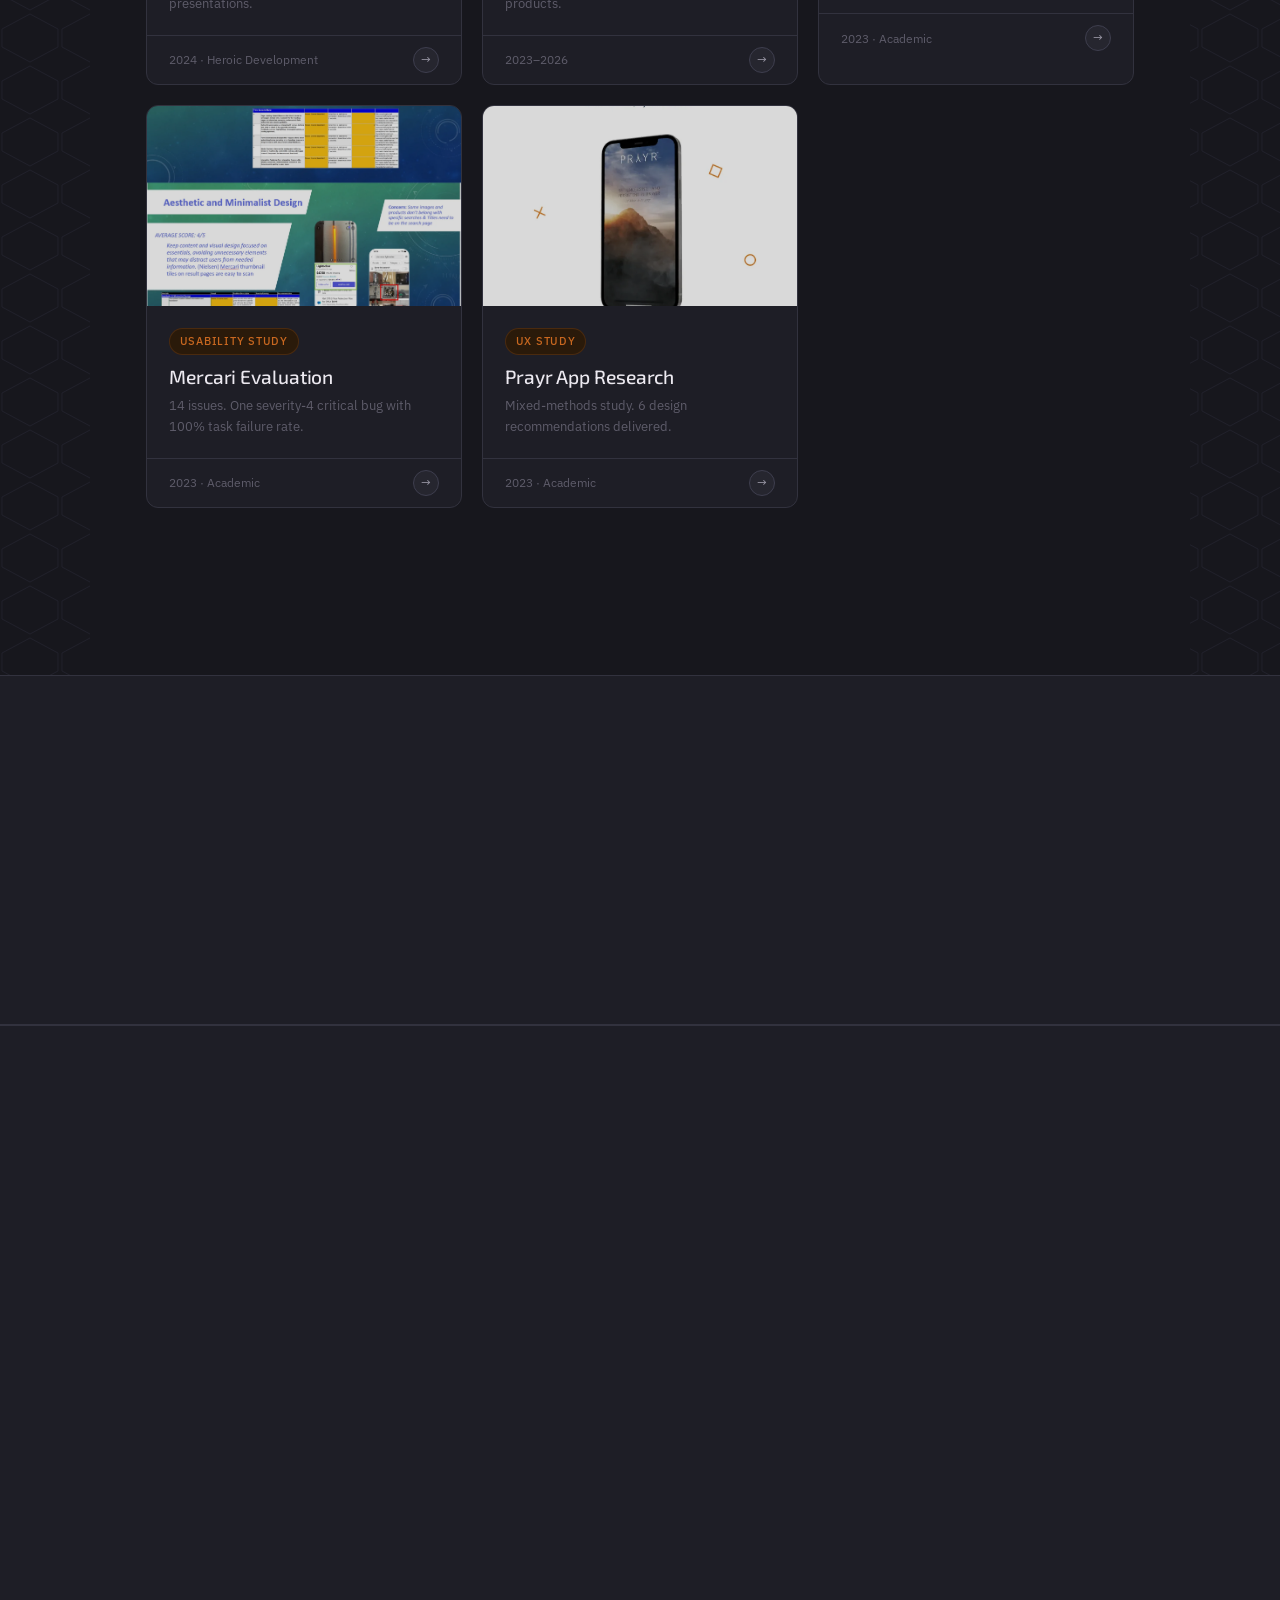
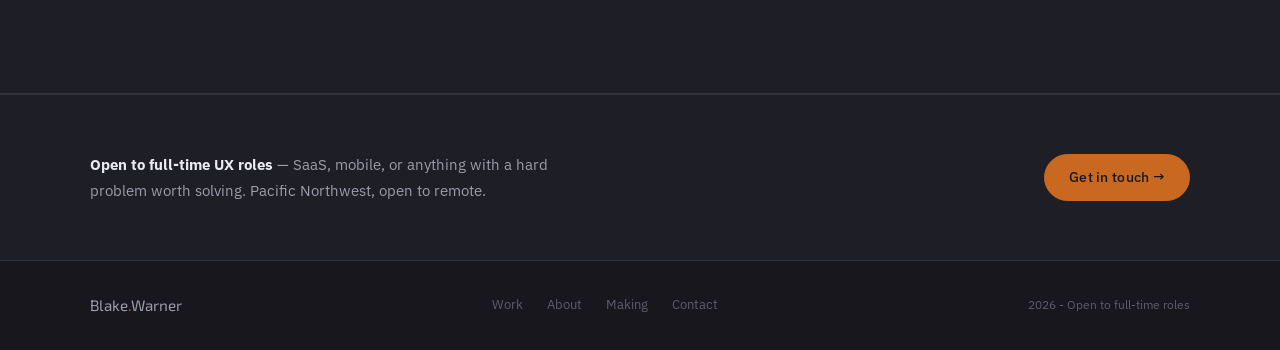
==== commit 9292ecf9: "Update index.html" ====
--- a/index.html
+++ b/index.html
@@ -72,7 +72,25 @@
     .glitch-target:hover::after { opacity:.6; color:#7ab3d4; clip-path:polygon(0 60%,100% 60%,100% 75%,0 75%); transform:translateX(3px); animation:glitch-2 .3s steps(2) 1; }
     @keyframes glitch-1 { 0%,100%{transform:translateX(-3px)} 50%{transform:translateX(3px)} }
     @keyframes glitch-2 { 0%,100%{transform:translateX(3px)} 50%{transform:translateX(-3px)} }
-  </style>
+  
+    /* ── Solid bg on all sections below hero — canvas only shows through hero ── */
+    .skills-strip,
+    .section,
+    .making-strip,
+    .teaser,
+    .footer {
+      position: relative;
+      z-index: 1;
+      background-color: var(--bg);
+    }
+    .skills-strip,
+    .making-strip {
+      background-color: var(--bg2);
+    }
+    .teaser {
+      background-color: var(--bg2);
+    }
+</style>
 </head>
 <body>
 <div class="cursor-orb" id="cursor-orb"></div>
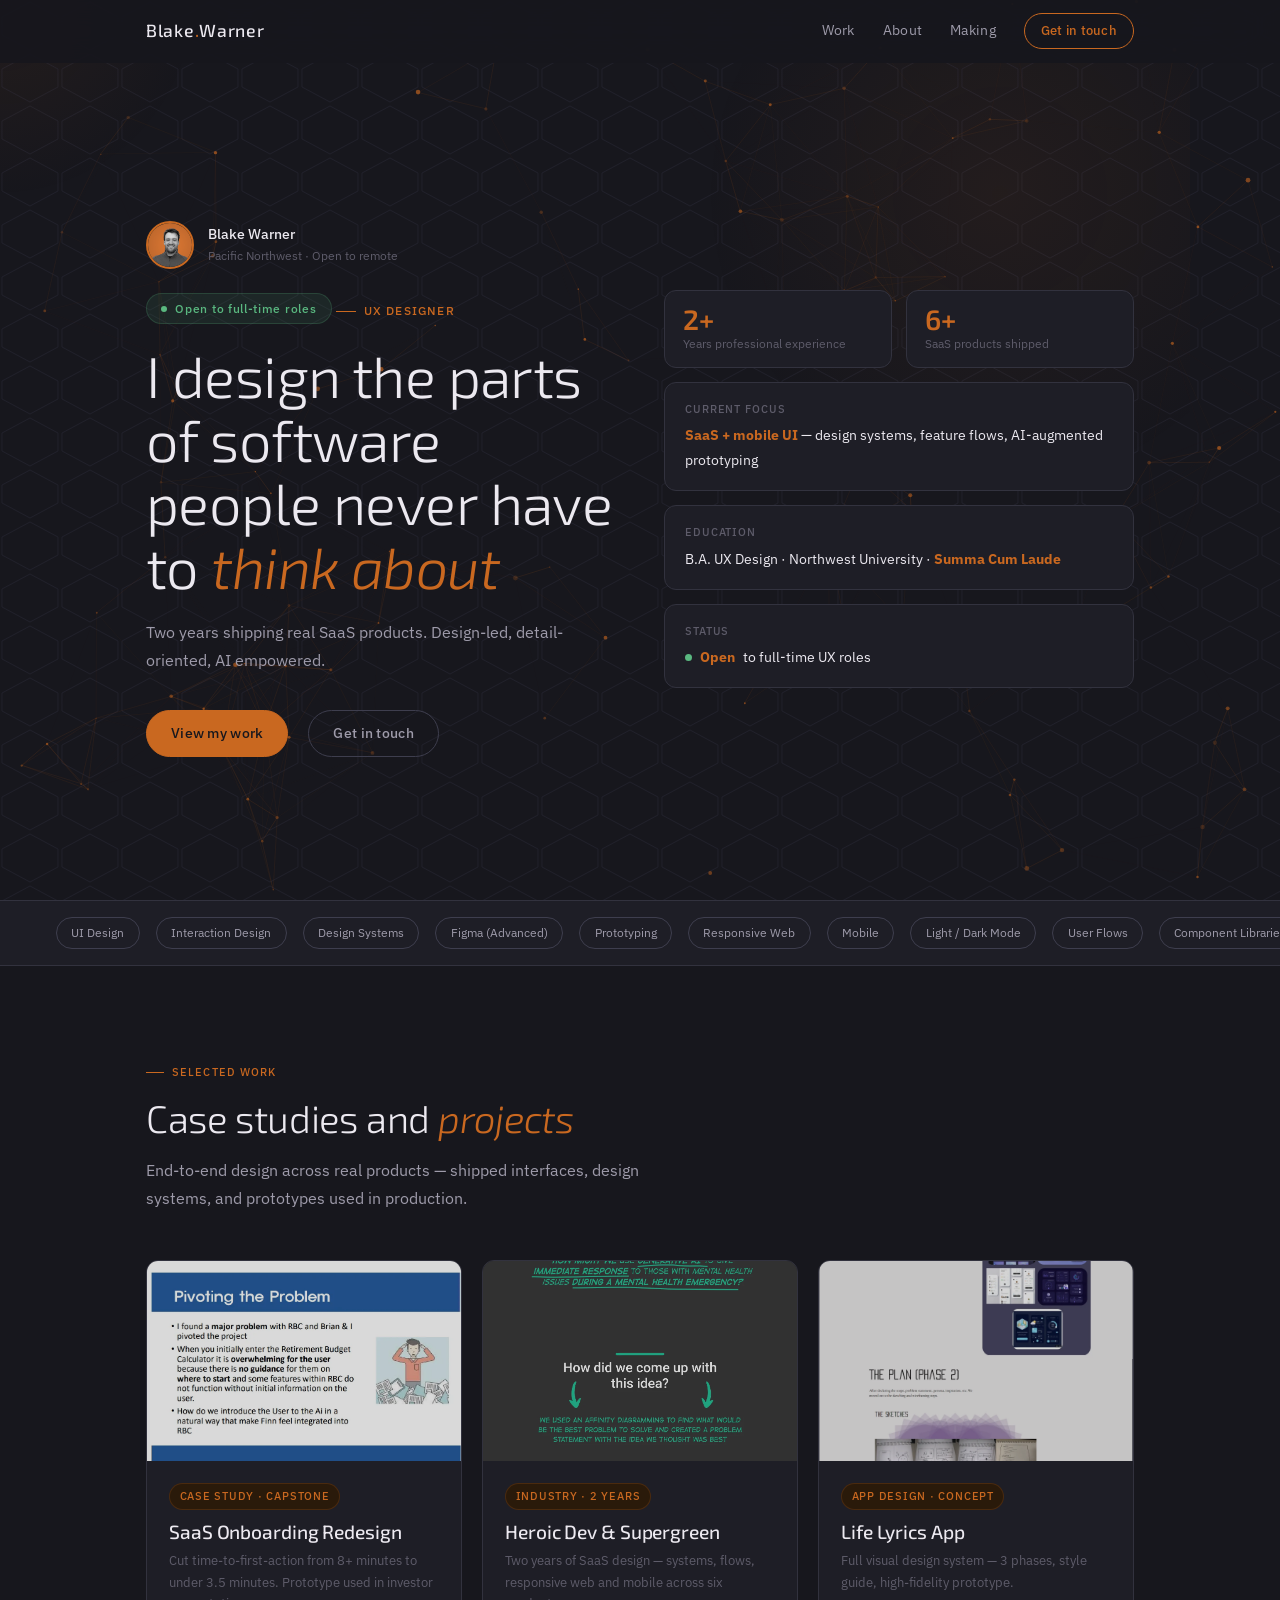
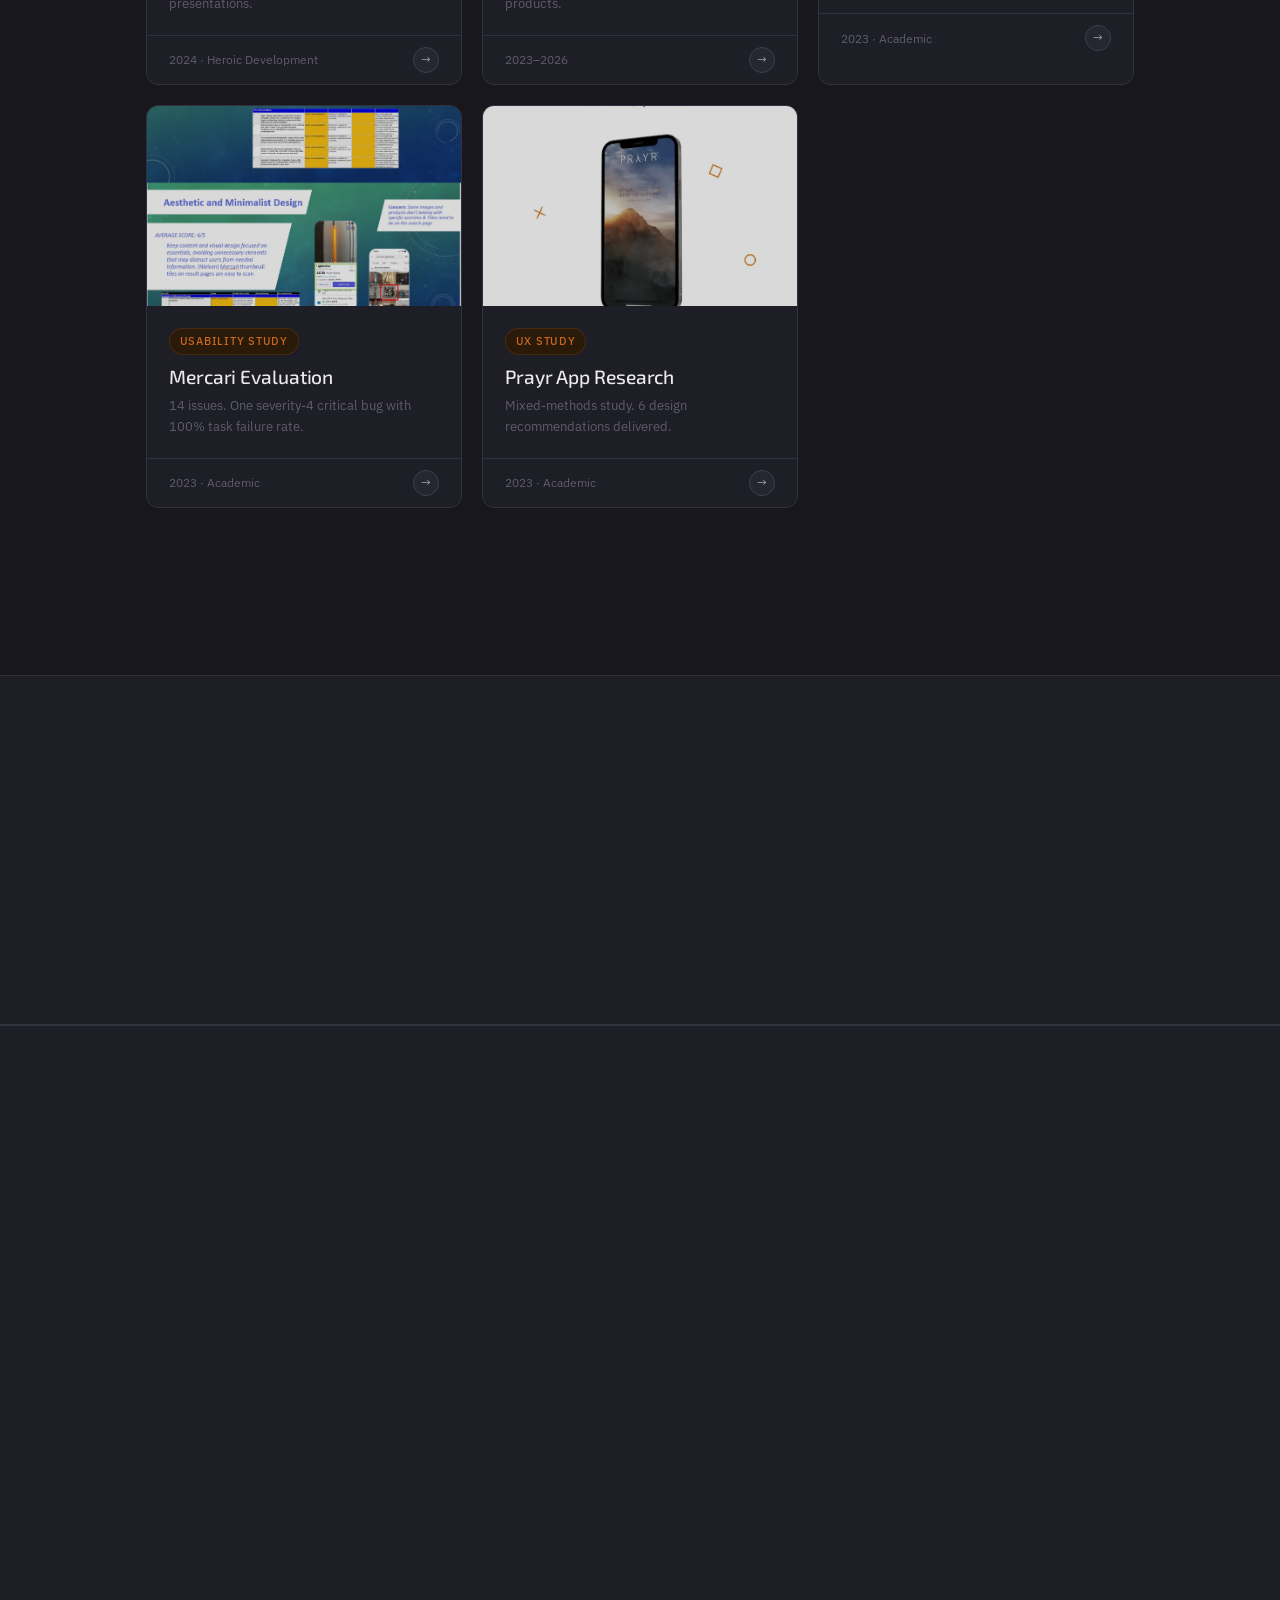
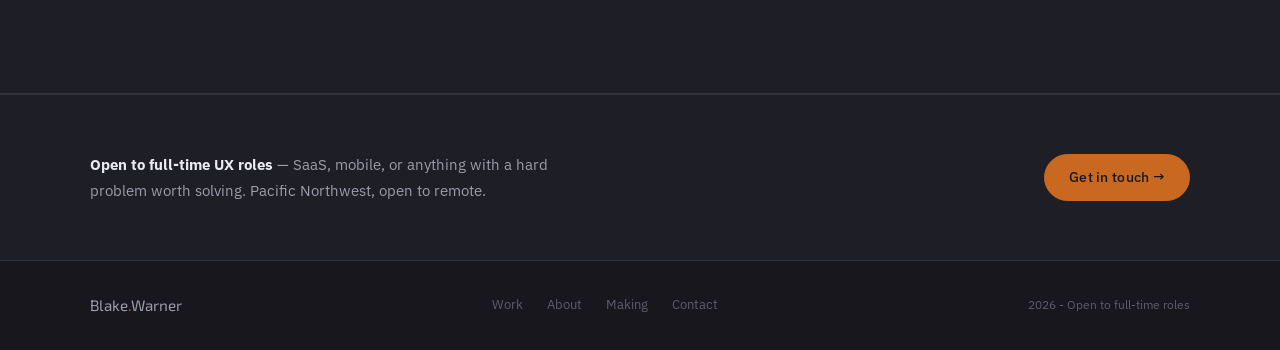
==== commit 6acc0cf7: "Update index.html" ====
--- a/index.html
+++ b/index.html
@@ -159,6 +159,7 @@
   </div>
 
   <!-- Selected work -->
+  <div style="background:var(--bg);position:relative;z-index:1;">
   <section class="section">
     <p class="s-tag reveal">Selected work</p>
     <h2 class="s-title reveal d1">Case studies and <em>projects</em></h2>
@@ -215,6 +216,7 @@
     </div>
   </section>
 
+  </div>
   <!-- How I work -->
   <div class="skills-strip" style="padding:3rem var(--pad);">
     <div style="max-width:var(--max);margin:0 auto;">
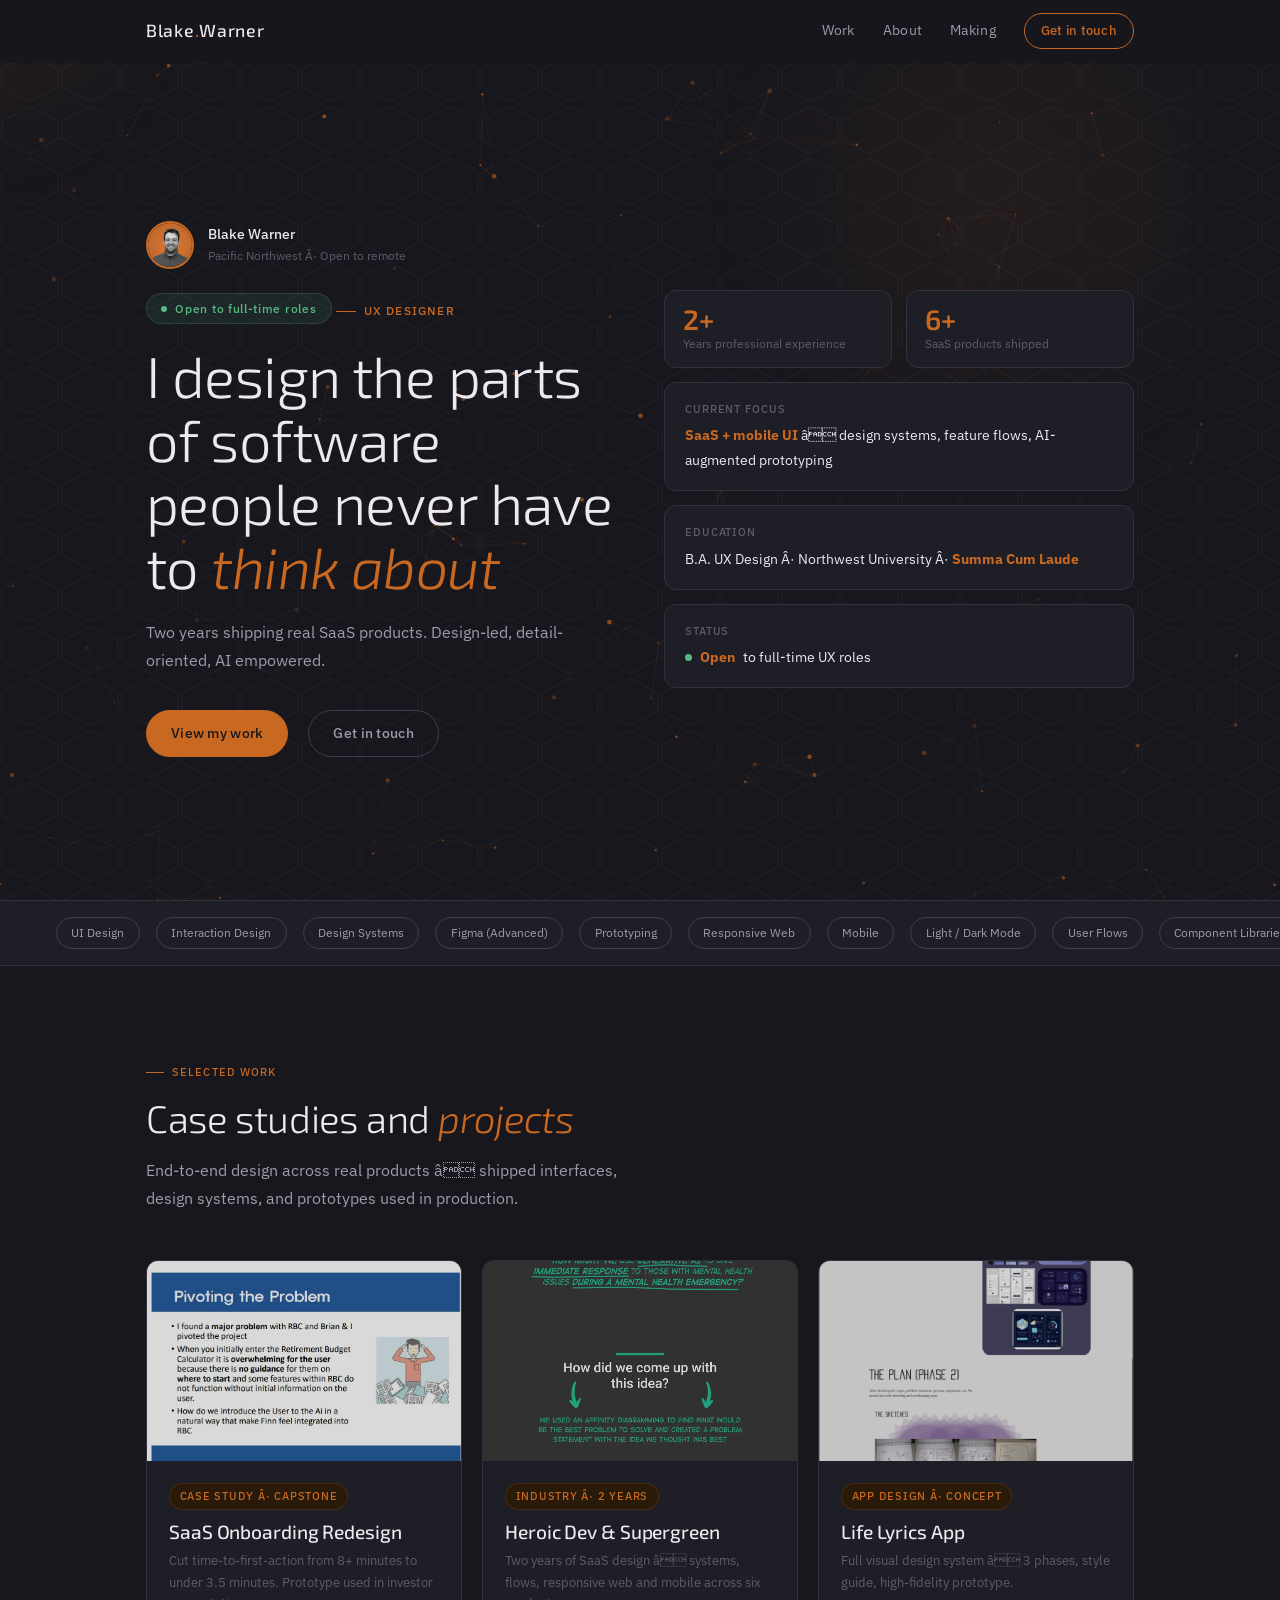
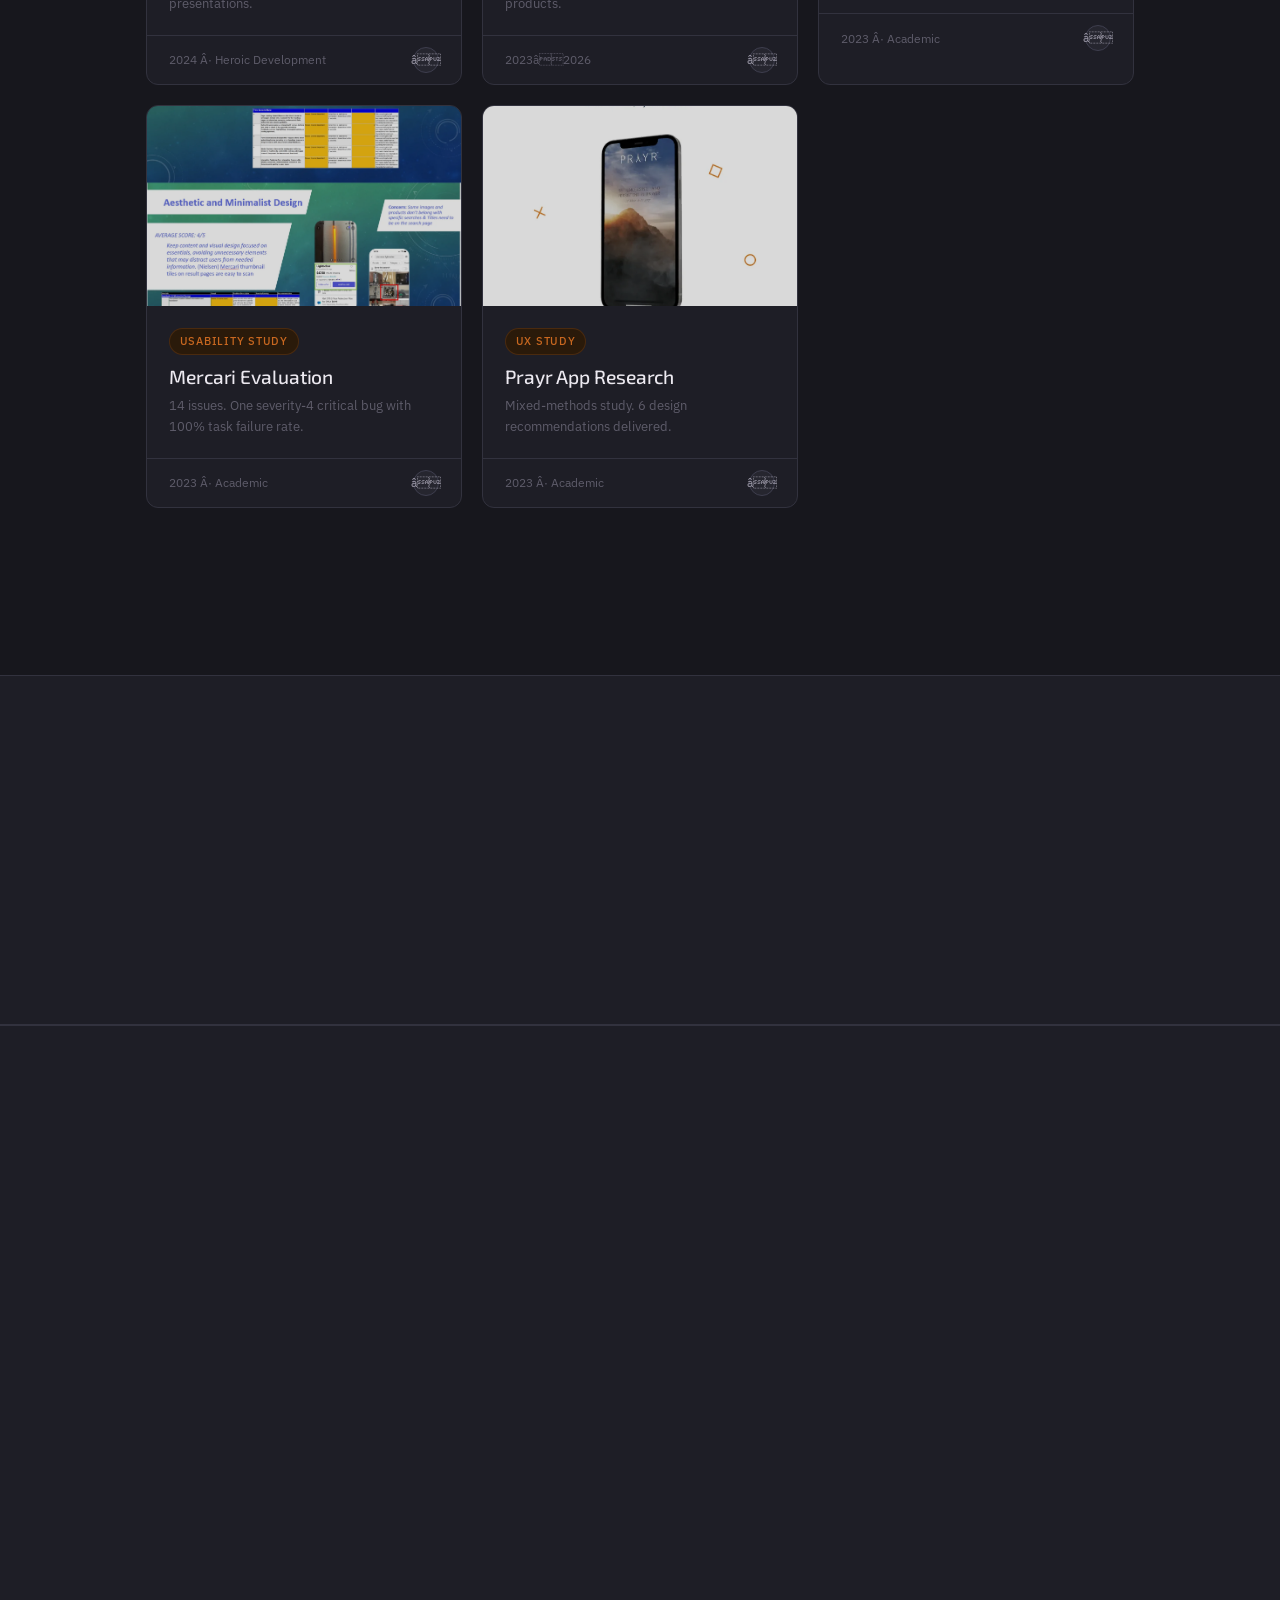
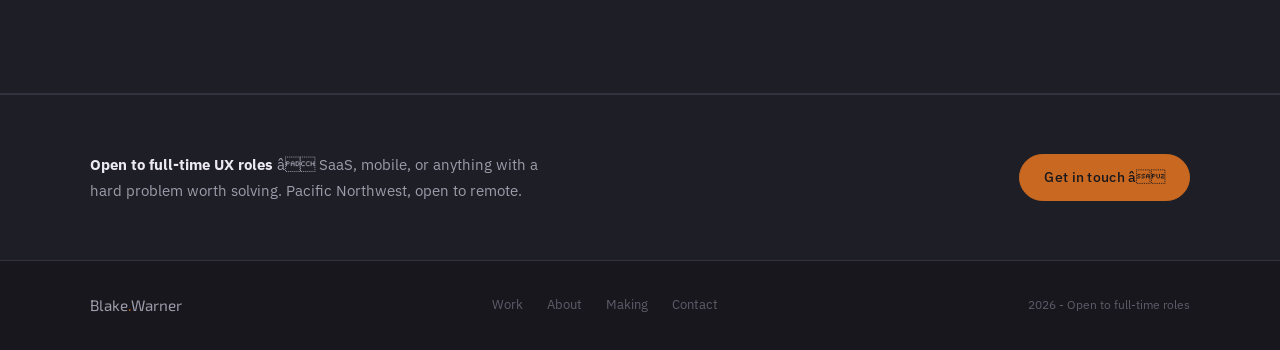
==== commit ce698e6a: "Update index.html" ====
--- a/index.html
+++ b/index.html
@@ -5,25 +5,31 @@
   <meta name="viewport" content="width=device-width, initial-scale=1.0">
   <title>Blake Warner - UX Designer</title>
   <meta name="description" content="UX Designer specializing in SaaS, mobile, and AI-augmented design. Pacific Northwest.">
+  <meta property="og:title" content="Blake Warner — UX Designer" />
+  <meta property="og:description" content="2+ years shipping real SaaS products. Design-led, detail-oriented, AI-empowered. Open to full-time UX roles." />
+  <meta property="og:image" content="https://bleckocodes.github.io/blake-warner-portfolio/ProfilePictureProject2.png" />
+  <meta property="og:url" content="https://bleckocodes.github.io/blake-warner-portfolio/" />
+  <meta property="og:type" content="website" />
+  <meta name="twitter:card" content="summary_large_image" />
   <link rel="stylesheet" href="css/style.css">
   <style>
-    /* ── Canvas + cursor orb ── */
+    /* ââ Canvas + cursor orb ââ */
     #hero-canvas { position:fixed; top:0; left:0; width:100vw; height:100vh; pointer-events:none; z-index:0; opacity:1; }
     .cursor-orb { position:fixed; width:400px; height:400px; border-radius:50%; background:radial-gradient(circle,rgba(201,104,32,.07) 0%,transparent 70%); pointer-events:none; z-index:0; transform:translate(-50%,-50%); transition:left .12s ease,top .12s ease; }
     .hero { position:relative; overflow:hidden; }
     .hero > * { position:relative; z-index:1; }
 
-    /* ── Hero rework ── */
+    /* ââ Hero rework ââ */
     .hero-available { display:inline-flex; align-items:center; gap:.5rem; font-size:.72rem; font-weight:500; letter-spacing:.06em; color:#5ab880; background:rgba(90,184,128,.1); border:1px solid rgba(90,184,128,.2); border-radius:100px; padding:.3rem .9rem; margin-bottom:1.25rem; }
     .hero-available::before { content:''; width:6px; height:6px; border-radius:50%; background:#5ab880; animation:pulse 2s ease-in-out infinite; }
     .hero-headline { overflow:hidden; }
     .headline-word { display:inline-block; opacity:0; transform:translateY(100%); transition:opacity .6s ease, transform .6s ease; }
     .headline-word.visible { opacity:1; transform:translateY(0); }
 
-    /* ── Stats count-up ── */
+    /* ââ Stats count-up ââ */
     .stat-n { font-family:var(--serif); font-size:1.75rem; font-weight:600; color:var(--orange); line-height:1; margin-bottom:.15rem; }
 
-    /* ── Skills strip ── */
+    /* ââ Skills strip ââ */
     .skills-strip { background:var(--bg2); border-top:1px solid var(--line); border-bottom:1px solid var(--line); padding:1rem var(--pad); overflow:hidden; position:relative; }
     .skills-track { display:flex; gap:1rem; animation:scroll-left 30s linear infinite; width:max-content; }
     .skills-track:hover { animation-play-state:paused; }
@@ -31,14 +37,14 @@
     .strip-skill { font-size:.75rem; color:var(--txt2); padding:.3rem .9rem; border:1px solid var(--line2); border-radius:100px; white-space:nowrap; transition:border-color .2s,color .2s; flex-shrink:0; }
     .strip-skill:hover { border-color:var(--orange); color:var(--orange); }
 
-    /* ── Featured work grid ── */
+    /* ââ Featured work grid ââ */
     .featured-grid { display:grid; grid-template-columns:repeat(3,1fr); gap:1.25rem; margin-top:3rem; }
     @media(max-width:860px) { .featured-grid { grid-template-columns:1fr 1fr; } }
     @media(max-width:560px) { .featured-grid { grid-template-columns:1fr; } }
     .featured-grid .thumb { height:200px !important; }
     
 
-    /* ── Making section ── */
+    /* ââ Making section ââ */
     .making-strip { background:var(--bg2); border-top:1px solid var(--line); border-bottom:1px solid var(--line); }
     .making-strip-inner { max-width:var(--max); margin:0 auto; padding:4rem var(--pad); display:grid; grid-template-columns:1fr 1.4fr; gap:4rem; align-items:center; }
     .making-imgs { display:grid; grid-template-columns:1fr 1fr; gap:.875rem; }
@@ -47,7 +53,7 @@
     .making-img-item:hover img { transform:scale(1.06); }
     @media(max-width:760px) { .making-strip-inner { grid-template-columns:1fr; } }
 
-    /* ── Process steps ── */
+    /* ââ Process steps ââ */
     .process-row { display:grid; grid-template-columns:repeat(4,1fr); gap:1rem; margin-top:2.5rem; }
     .process-item { padding:1.5rem 1rem; background:var(--bg2); border:1px solid var(--line); border-radius:var(--r-lg); text-align:center; transition:border-color .25s,transform .25s; }
     .process-item:hover { border-color:var(--orange); transform:translateY(-3px); }
@@ -55,17 +61,17 @@
     .process-label { font-size:.78rem; color:var(--txt2); line-height:1.5; }
     @media(max-width:640px) { .process-row { grid-template-columns:repeat(2,1fr); } }
 
-    /* ── Hero profile ── */
+    /* ââ Hero profile ââ */
     .hero-profile { display:flex; align-items:center; gap:.875rem; margin-bottom:1.5rem; }
     .hero-avatar { width:48px; height:48px; border-radius:50%; object-fit:cover; border:2px solid var(--orange); flex-shrink:0; }
     .hero-name-block .hero-name { font-size:.85rem; font-weight:500; color:var(--txt); }
     .hero-name-block .hero-loc { font-size:.75rem; color:var(--txt3); }
 
-    /* ── Entrance animations ── */
+    /* ââ Entrance animations ââ */
     .anim-in { opacity:0; transform:translateY(20px); }
     .anim-in.done { opacity:1; transform:none; transition:opacity .7s ease, transform .7s ease; }
 
-    /* ── Glitch on hover ── */
+    /* ââ Glitch on hover ââ */
     .glitch-target { position:relative; display:inline-block; }
     .glitch-target::before,.glitch-target::after { content:attr(data-text); position:absolute; top:0; left:0; width:100%; height:100%; opacity:0; }
     .glitch-target:hover::before { opacity:.6; color:var(--orange); clip-path:polygon(0 30%,100% 30%,100% 50%,0 50%); transform:translateX(-3px); animation:glitch-1 .3s steps(2) 1; }
@@ -73,7 +79,7 @@
     @keyframes glitch-1 { 0%,100%{transform:translateX(-3px)} 50%{transform:translateX(3px)} }
     @keyframes glitch-2 { 0%,100%{transform:translateX(3px)} 50%{transform:translateX(-3px)} }
   
-    /* ── Solid bg on all sections below hero — canvas only shows through hero ── */
+    /* ââ Solid bg on all sections below hero â canvas only shows through hero ââ */
     .skills-strip,
     .section,
     .making-strip,
@@ -116,7 +122,7 @@
         <img src="ProfilePictureProject2.png" alt="Blake Warner" class="hero-avatar">
         <div class="hero-name-block">
           <div class="hero-name">Blake Warner</div>
-          <div class="hero-loc">Pacific Northwest · Open to remote</div>
+          <div class="hero-loc">Pacific Northwest Â· Open to remote</div>
         </div>
       </div>
       <div class="hero-available anim-in">Open to full-time roles</div>
@@ -133,16 +139,16 @@
     </div>
     <div class="hero-cards">
       <div class="stat-row">
-        <div class="stat anim-in"><div class="stat-n" data-count="2" data-suffix="+">0</div><div class="stat-l">Years professional experience</div></div>
-        <div class="stat anim-in"><div class="stat-n" data-count="6" data-suffix="+">0</div><div class="stat-l">SaaS products shipped</div></div>
+        <div class="stat anim-in"><div class="stat-n" data-count="2" data-suffix="+">2+</div><div class="stat-l">Years professional experience</div></div>
+        <div class="stat anim-in"><div class="stat-n" data-count="6" data-suffix="+">6+</div><div class="stat-l">SaaS products shipped</div></div>
       </div>
       <div class="hcard anim-in">
         <div class="hcard-label">Current focus</div>
-        <div class="hcard-val"><strong>SaaS + mobile UI</strong> — design systems, feature flows, AI-augmented prototyping</div>
+        <div class="hcard-val"><strong>SaaS + mobile UI</strong> â design systems, feature flows, AI-augmented prototyping</div>
       </div>
       <div class="hcard anim-in">
         <div class="hcard-label">Education</div>
-        <div class="hcard-val">B.A. UX Design · Northwest University · <strong>Summa Cum Laude</strong></div>
+        <div class="hcard-val">B.A. UX Design Â· Northwest University Â· <strong>Summa Cum Laude</strong></div>
       </div>
       <div class="hcard anim-in">
         <div class="hcard-label">Status</div>
@@ -163,34 +169,34 @@
   <section class="section">
     <p class="s-tag reveal">Selected work</p>
     <h2 class="s-title reveal d1">Case studies and <em>projects</em></h2>
-    <p class="s-intro reveal d2">End-to-end design across real products — shipped interfaces, design systems, and prototypes used in production.</p>
+    <p class="s-intro reveal d2">End-to-end design across real products â shipped interfaces, design systems, and prototypes used in production.</p>
     <div class="featured-grid">
       <a href="case-onboarding.html" class="card reveal">
         <div class="thumb"><img src="webp-Portfolio-images/budget-consulting-ux-case-study_compressed.webp" alt="SaaS Onboarding Redesign" loading="lazy"></div>
         <div class="card-body">
-          <span class="card-tag">Case Study · Capstone</span>
+          <span class="card-tag">Case Study Â· Capstone</span>
           <h3 class="card-title">SaaS Onboarding Redesign</h3>
           <p class="card-desc">Cut time-to-first-action from 8+ minutes to under 3.5 minutes. Prototype used in investor presentations.</p>
         </div>
-        <div class="card-footer"><span class="card-year">2024 · Heroic Development</span><div class="card-arrow">→</div></div>
+        <div class="card-footer"><span class="card-year">2024 Â· Heroic Development</span><div class="card-arrow">â</div></div>
       </a>
       <a href="professional.html" class="card reveal d1">
           <div class="thumb"><img src="webp-Portfolio-images/ux-case-study-dark-theme_compressed.webp" alt="Professional industry work" loading="lazy"></div>
           <div class="card-body">
-            <span class="card-tag">Industry · 2 Years</span>
+            <span class="card-tag">Industry Â· 2 Years</span>
             <h3 class="card-title">Heroic Dev &amp; Supergreen</h3>
-            <p class="card-desc">Two years of SaaS design — systems, flows, responsive web and mobile across six products.</p>
+            <p class="card-desc">Two years of SaaS design â systems, flows, responsive web and mobile across six products.</p>
           </div>
-          <div class="card-footer"><span class="card-year">2023–2026</span><div class="card-arrow">→</div></div>
+          <div class="card-footer"><span class="card-year">2023â2026</span><div class="card-arrow">â</div></div>
       </a>
       <a href="case-gamification.html" class="card reveal d2">
           <div class="thumb"><img src="webp-Portfolio-images/life-lyrics-app-case-study_compressed.webp" alt="Life Lyrics App" loading="lazy"></div>
           <div class="card-body">
-            <span class="card-tag">App Design · Concept</span>
+            <span class="card-tag">App Design Â· Concept</span>
             <h3 class="card-title">Life Lyrics App</h3>
-            <p class="card-desc">Full visual design system — 3 phases, style guide, high-fidelity prototype.</p>
+            <p class="card-desc">Full visual design system â 3 phases, style guide, high-fidelity prototype.</p>
           </div>
-          <div class="card-footer"><span class="card-year">2023 · Academic</span><div class="card-arrow">→</div></div>
+          <div class="card-footer"><span class="card-year">2023 Â· Academic</span><div class="card-arrow">â</div></div>
       </a>
       <a href="case-mercari.html" class="card reveal d1">
           <div class="thumb"><img src="webp-Portfolio-images/notables-app-case-study_compressed.webp" alt="Mercari Usability" loading="lazy"></div>
@@ -199,7 +205,7 @@
             <h3 class="card-title">Mercari Evaluation</h3>
             <p class="card-desc">14 issues. One severity-4 critical bug with 100% task failure rate.</p>
           </div>
-          <div class="card-footer"><span class="card-year">2023 · Academic</span><div class="card-arrow">→</div></div>
+          <div class="card-footer"><span class="card-year">2023 Â· Academic</span><div class="card-arrow">â</div></div>
       </a>
       <a href="case-prayr.html" class="card reveal d2">
           <div class="thumb"><img src="webp-Portfolio-images/prayr-app-ux-research-cover_compressed.webp" alt="Prayr App" loading="lazy"></div>
@@ -208,11 +214,11 @@
             <h3 class="card-title">Prayr App Research</h3>
             <p class="card-desc">Mixed-methods study. 6 design recommendations delivered.</p>
           </div>
-          <div class="card-footer"><span class="card-year">2023 · Academic</span><div class="card-arrow">→</div></div>
+          <div class="card-footer"><span class="card-year">2023 Â· Academic</span><div class="card-arrow">â</div></div>
       </a>
     </div>
     <div style="text-align:center;margin-top:2rem;">
-      <a href="work.html" class="btn btn-ghost reveal">View all work →</a>
+      <a href="work.html" class="btn btn-ghost reveal">View all work â</a>
     </div>
   </section>
 
@@ -238,7 +244,7 @@
         <p class="s-tag reveal">Beyond the screen</p>
         <h2 class="s-title reveal d1" style="font-size:clamp(1.6rem,2.5vw,2.2rem);">I build things in <em>the real world too</em></h2>
         <p style="font-size:.9625rem;color:var(--txt2);line-height:1.8;margin:1rem 0 1.75rem;" class="reveal d2">Mandalorian armor modeled in Blender and worn at ECCC 2025. Screen-accurate blasters. A Rodian prosthetic that placed at the Boeing Museum cosplay contest. Stickers cut on a Silhouette Cameo. The same precision that goes into a component library goes into a painted miniature.</p>
-        <a href="making.html" class="btn btn-ghost reveal d3">See what I make →</a>
+        <a href="making.html" class="btn btn-ghost reveal d3">See what I make â</a>
       </div>
       <div class="making-imgs reveal d2">
         <div class="making-img-item"><img src="webp-Portfolio-images/cosplay-armor-city-street-portrait_compressed.webp" alt="Mandalorian armor"></div>
@@ -252,8 +258,8 @@
   <!-- CTA -->
   <div class="teaser">
     <div class="teaser-inner">
-      <p><strong>Open to full-time UX roles</strong> — SaaS, mobile, or anything with a hard problem worth solving. Pacific Northwest, open to remote.</p>
-      <a href="contact.html" class="btn btn-primary">Get in touch →</a>
+      <p><strong>Open to full-time UX roles</strong> â SaaS, mobile, or anything with a hard problem worth solving. Pacific Northwest, open to remote.</p>
+      <a href="contact.html" class="btn btn-primary">Get in touch â</a>
     </div>
   </div>
 
@@ -272,14 +278,14 @@
 </footer>
 <script src="js/main.js"></script>
 <script>
-/* ── Cursor orb ── */
+/* ââ Cursor orb ââ */
 const orb = document.getElementById('cursor-orb');
 document.addEventListener('mousemove', e => {
   orb.style.left = e.clientX + 'px';
   orb.style.top = e.clientY + 'px';
 });
 
-/* ── Canvas particle network — full viewport ── */
+/* ââ Canvas particle network â full viewport ââ */
 (function() {
   const canvas = document.getElementById('hero-canvas');
   if (!canvas) return;
@@ -332,7 +338,7 @@
     this.y += this.vy;
     this.life++;
 
-    // Wrap around edges instead of dying — keeps particles spread everywhere
+    // Wrap around edges instead of dying â keeps particles spread everywhere
     if (this.x < -20) this.x = W + 20;
     if (this.x > W + 20) this.x = -20;
     if (this.y < -20) this.y = H + 20;
@@ -385,7 +391,7 @@
       particles[i].draw();
     }
 
-    // Mouse node — glowing dot + lines to nearby particles
+    // Mouse node â glowing dot + lines to nearby particles
     if (mouse.x > 0 && mouse.x < W) {
       for (let i = 0; i < COUNT; i++) {
         const dx = particles[i].x - mouse.x;
@@ -412,7 +418,7 @@
   loop();
 })();
 
-/* ── Staggered hero entrance ── */
+/* ââ Staggered hero entrance ââ */
 (function() {
   const els = document.querySelectorAll('.anim-in');
   els.forEach((el, i) => {
@@ -420,7 +426,7 @@
   });
 })();
 
-/* ── Count-up stats ── */
+/* ââ Count-up stats ââ */
 (function() {
   const stats = document.querySelectorAll('[data-count]');
   const observer = new IntersectionObserver(entries => {
@@ -447,7 +453,7 @@
   stats.forEach(s => observer.observe(s));
 })();
 
-/* ── Reveal on scroll (supplement existing main.js) ── */
+/* ââ Reveal on scroll (supplement existing main.js) ââ */
 (function() {
   const reveals = document.querySelectorAll('.reveal');
   const obs = new IntersectionObserver(entries => {
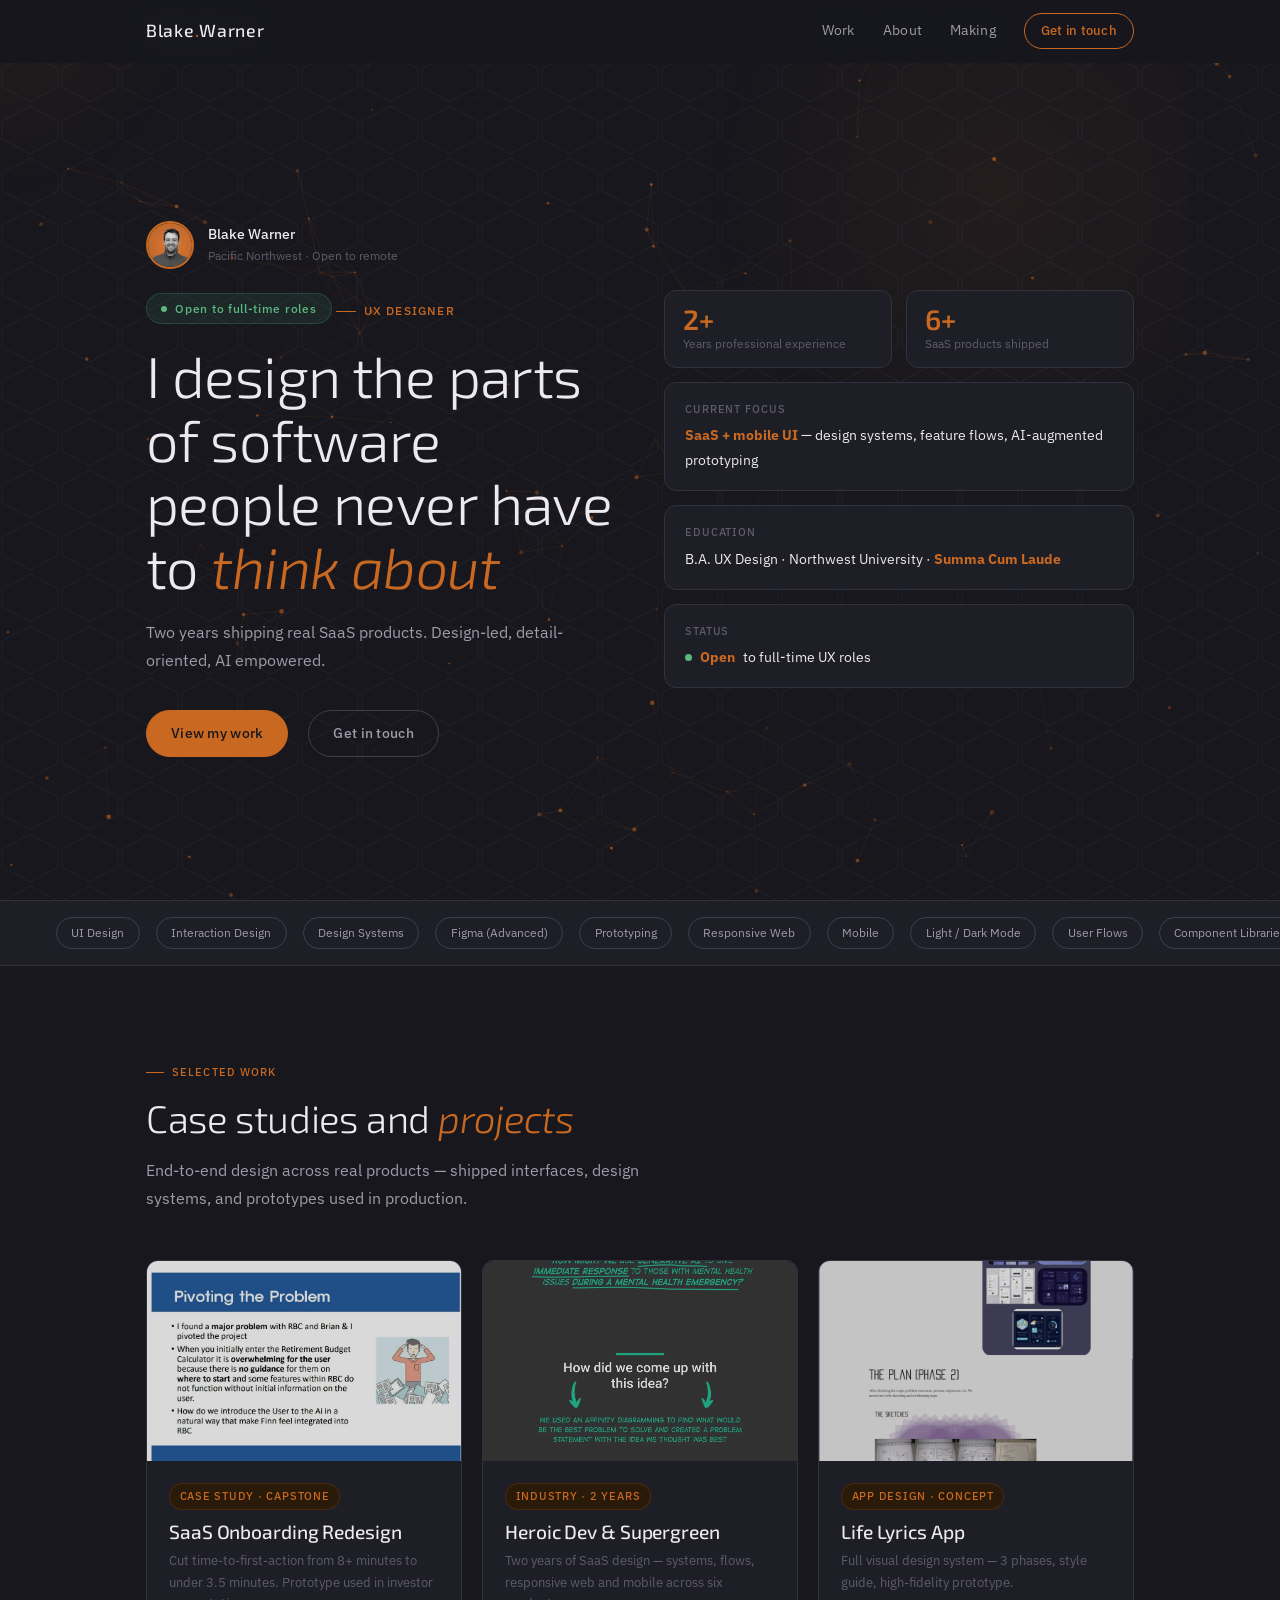
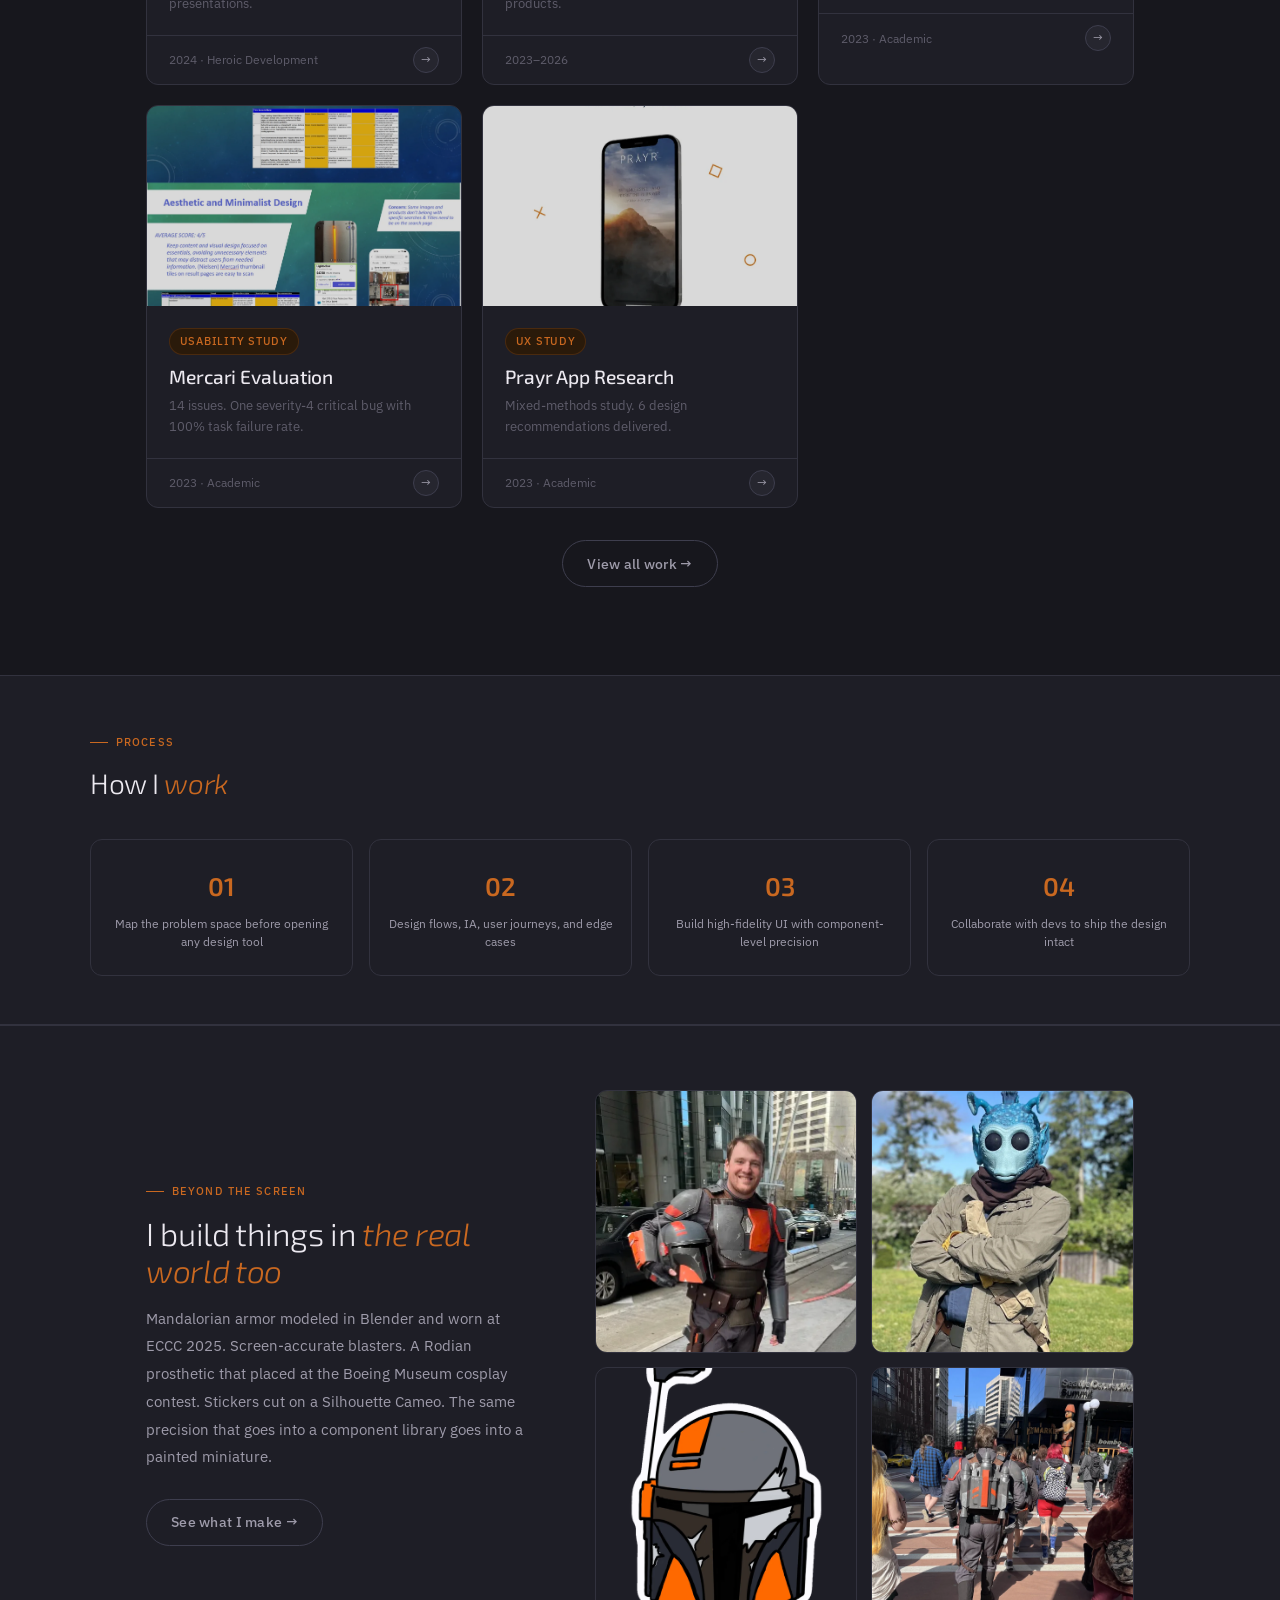
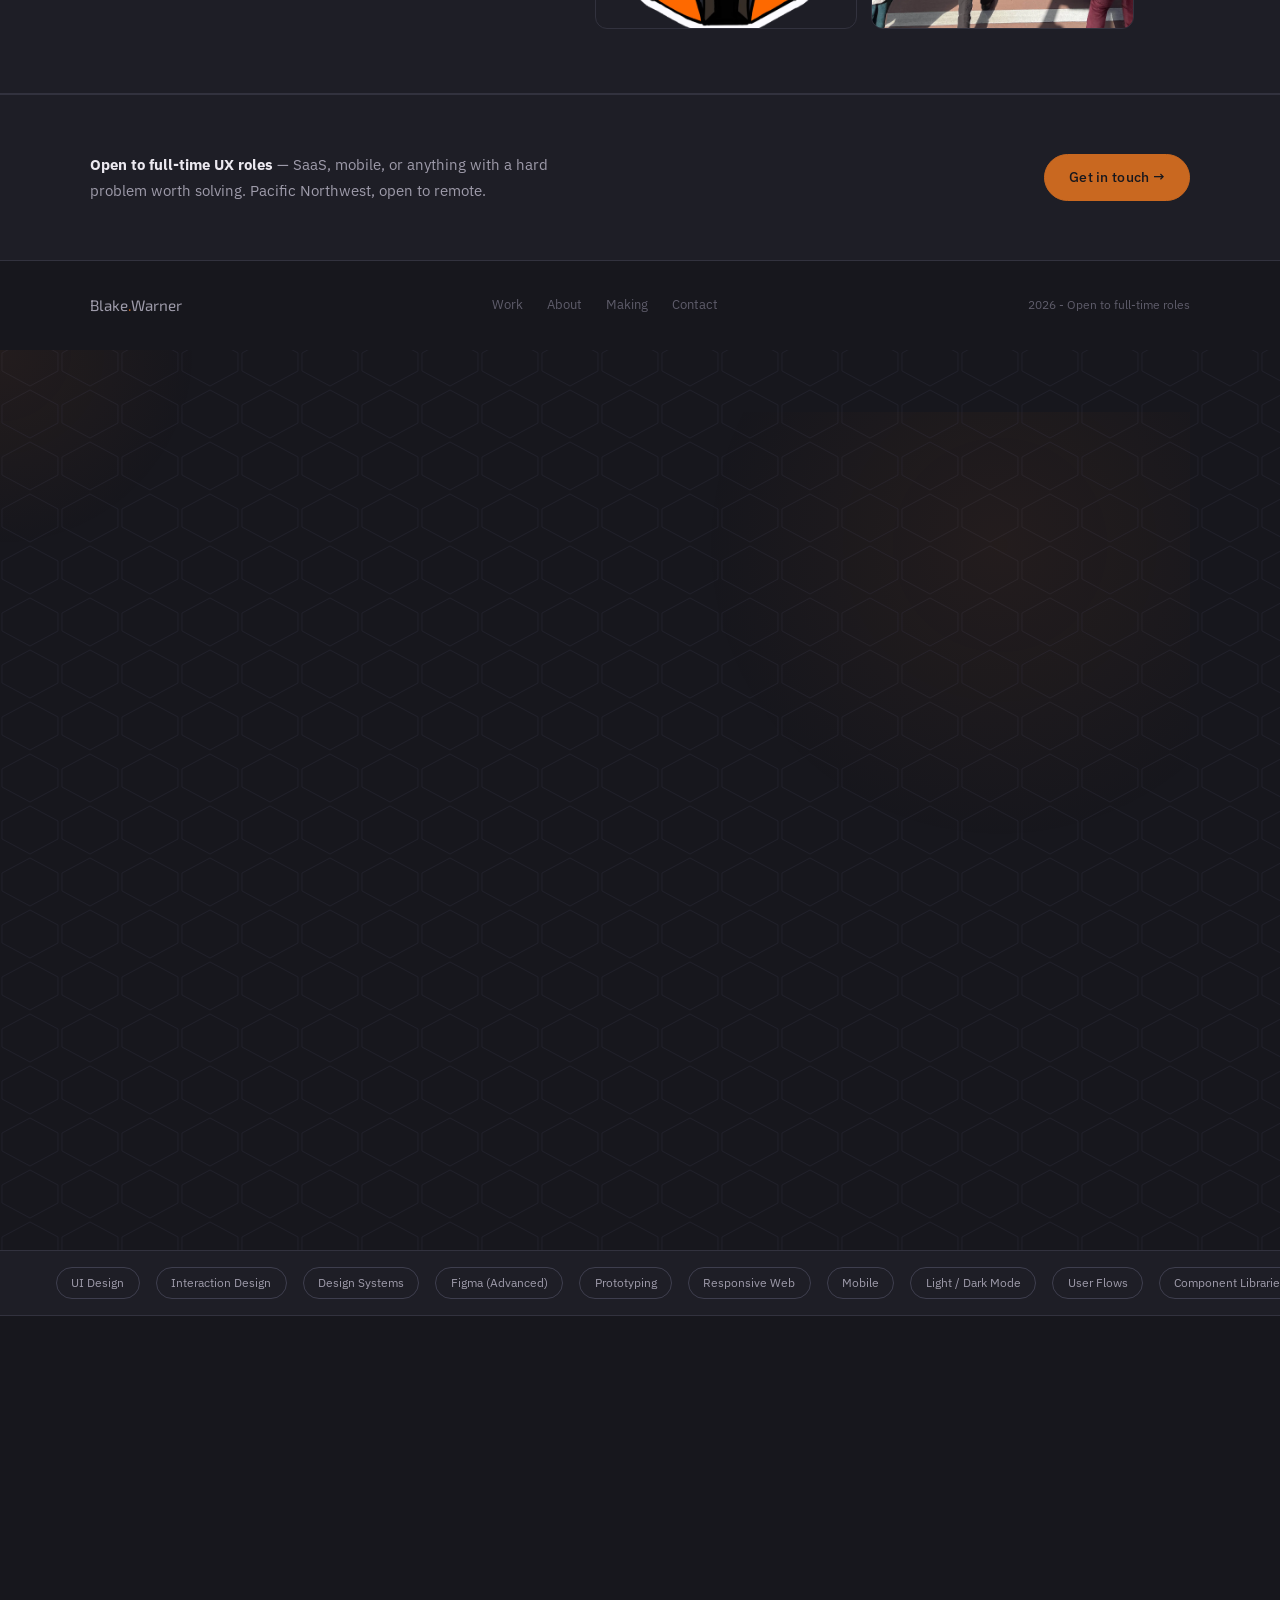
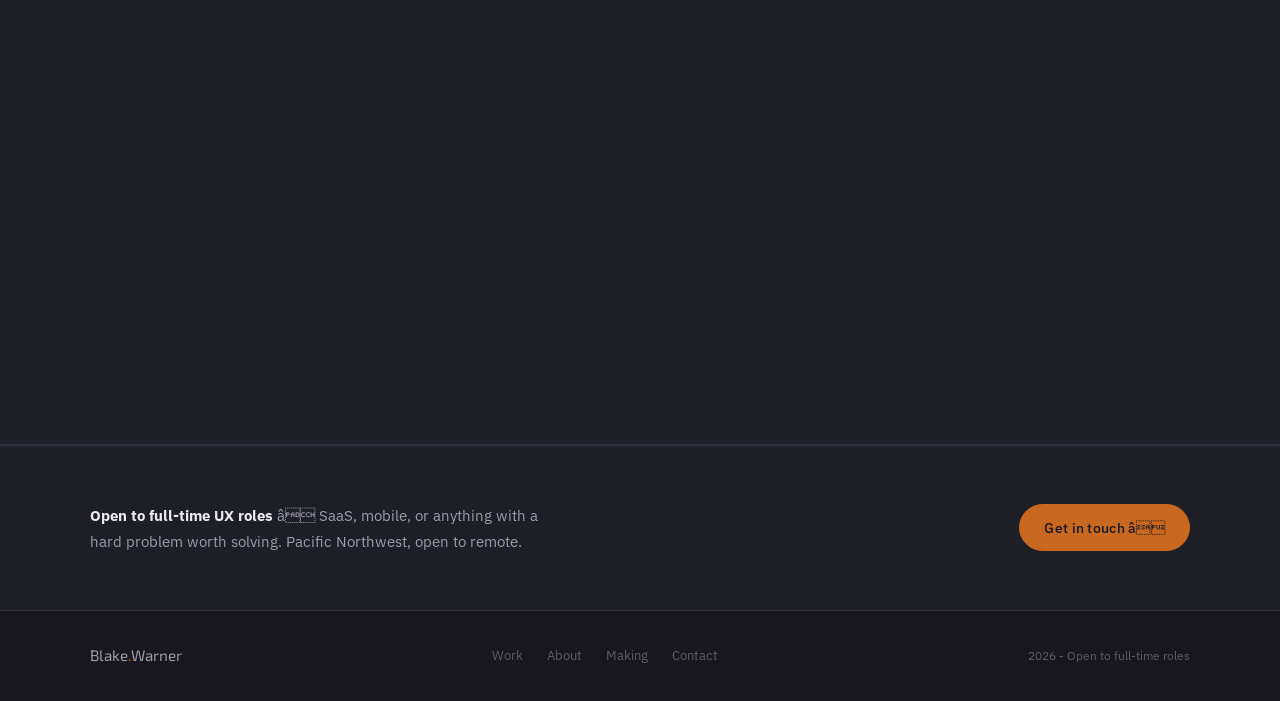
==== commit 3bae2d2d: "Update index.html" ====
--- a/index.html
+++ b/index.html
@@ -1,3 +1,470 @@
+<!DOCTYPE html>
+<html lang="en">
+<head>
+  <meta charset="UTF-8">
+  <meta name="viewport" content="width=device-width, initial-scale=1.0">
+  <title>Blake Warner - UX Designer</title>
+  <meta name="description" content="UX Designer specializing in SaaS, mobile, and AI-augmented design. Pacific Northwest.">
+  <meta property="og:title" content="Blake Warner — UX Designer" />
+  <meta property="og:description" content="2+ years shipping real SaaS products. Design-led, detail-oriented, AI-empowered. Open to full-time UX roles." />
+  <meta property="og:image" content="https://bleckocodes.github.io/blake-warner-portfolio/ProfilePictureProject2.png" />
+  <meta property="og:url" content="https://bleckocodes.github.io/blake-warner-portfolio/" />
+  <meta property="og:type" content="website" />
+  <meta name="twitter:card" content="summary_large_image" />
+  <link rel="stylesheet" href="css/style.css">
+  <style>
+    /* ── Canvas + cursor orb ── */
+    #hero-canvas { position:fixed; top:0; left:0; width:100vw; height:100vh; pointer-events:none; z-index:0; opacity:1; }
+    .cursor-orb { position:fixed; width:400px; height:400px; border-radius:50%; background:radial-gradient(circle,rgba(201,104,32,.07) 0%,transparent 70%); pointer-events:none; z-index:0; transform:translate(-50%,-50%); transition:left .12s ease,top .12s ease; }
+    .hero { position:relative; overflow:hidden; }
+    .hero > * { position:relative; z-index:1; }
+
+    /* ── Hero rework ── */
+    .hero-available { display:inline-flex; align-items:center; gap:.5rem; font-size:.72rem; font-weight:500; letter-spacing:.06em; color:#5ab880; background:rgba(90,184,128,.1); border:1px solid rgba(90,184,128,.2); border-radius:100px; padding:.3rem .9rem; margin-bottom:1.25rem; }
+    .hero-available::before { content:''; width:6px; height:6px; border-radius:50%; background:#5ab880; animation:pulse 2s ease-in-out infinite; }
+    .hero-headline { overflow:hidden; }
+    .headline-word { display:inline-block; opacity:0; transform:translateY(100%); transition:opacity .6s ease, transform .6s ease; }
+    .headline-word.visible { opacity:1; transform:translateY(0); }
+
+    /* ── Stats count-up ── */
+    .stat-n { font-family:var(--serif); font-size:1.75rem; font-weight:600; color:var(--orange); line-height:1; margin-bottom:.15rem; }
+
+    /* ── Skills strip ── */
+    .skills-strip { background:var(--bg2); border-top:1px solid var(--line); border-bottom:1px solid var(--line); padding:1rem var(--pad); overflow:hidden; position:relative; }
+    .skills-track { display:flex; gap:1rem; animation:scroll-left 30s linear infinite; width:max-content; }
+    .skills-track:hover { animation-play-state:paused; }
+    @keyframes scroll-left { from { transform:translateX(0); } to { transform:translateX(-50%); } }
+    .strip-skill { font-size:.75rem; color:var(--txt2); padding:.3rem .9rem; border:1px solid var(--line2); border-radius:100px; white-space:nowrap; transition:border-color .2s,color .2s; flex-shrink:0; }
+    .strip-skill:hover { border-color:var(--orange); color:var(--orange); }
+
+    /* ── Featured work grid ── */
+    .featured-grid { display:grid; grid-template-columns:repeat(3,1fr); gap:1.25rem; margin-top:3rem; }
+    @media(max-width:860px) { .featured-grid { grid-template-columns:1fr 1fr; } }
+    @media(max-width:560px) { .featured-grid { grid-template-columns:1fr; } }
+    .featured-grid .thumb { height:200px !important; }
+    
+
+    /* ── Making section ── */
+    .making-strip { background:var(--bg2); border-top:1px solid var(--line); border-bottom:1px solid var(--line); }
+    .making-strip-inner { max-width:var(--max); margin:0 auto; padding:4rem var(--pad); display:grid; grid-template-columns:1fr 1.4fr; gap:4rem; align-items:center; }
+    .making-imgs { display:grid; grid-template-columns:1fr 1fr; gap:.875rem; }
+    .making-img-item { border-radius:var(--r-lg); overflow:hidden; border:1px solid var(--line); aspect-ratio:1; }
+    .making-img-item img { width:100%; height:100%; object-fit:cover; transition:transform .5s ease; }
+    .making-img-item:hover img { transform:scale(1.06); }
+    @media(max-width:760px) { .making-strip-inner { grid-template-columns:1fr; } }
+
+    /* ── Process steps ── */
+    .process-row { display:grid; grid-template-columns:repeat(4,1fr); gap:1rem; margin-top:2.5rem; }
+    .process-item { padding:1.5rem 1rem; background:var(--bg2); border:1px solid var(--line); border-radius:var(--r-lg); text-align:center; transition:border-color .25s,transform .25s; }
+    .process-item:hover { border-color:var(--orange); transform:translateY(-3px); }
+    .process-num { font-family:var(--serif); font-size:1.6rem; font-weight:600; color:var(--orange); display:block; margin-bottom:.4rem; }
+    .process-label { font-size:.78rem; color:var(--txt2); line-height:1.5; }
+    @media(max-width:640px) { .process-row { grid-template-columns:repeat(2,1fr); } }
+
+    /* ── Hero profile ── */
+    .hero-profile { display:flex; align-items:center; gap:.875rem; margin-bottom:1.5rem; }
+    .hero-avatar { width:48px; height:48px; border-radius:50%; object-fit:cover; border:2px solid var(--orange); flex-shrink:0; }
+    .hero-name-block .hero-name { font-size:.85rem; font-weight:500; color:var(--txt); }
+    .hero-name-block .hero-loc { font-size:.75rem; color:var(--txt3); }
+
+    /* ── Entrance animations ── */
+    .anim-in { opacity:0; transform:translateY(20px); }
+    .anim-in.done { opacity:1; transform:none; transition:opacity .7s ease, transform .7s ease; }
+
+    /* ── Glitch on hover ── */
+    .glitch-target { position:relative; display:inline-block; }
+    .glitch-target::before,.glitch-target::after { content:attr(data-text); position:absolute; top:0; left:0; width:100%; height:100%; opacity:0; }
+    
+    
+    
+    
+  
+    /* ── Solid bg on all sections below hero — canvas only shows through hero ── */
+    .skills-strip,
+    .section,
+    .making-strip,
+    .teaser,
+    .footer {
+      position: relative;
+      z-index: 1;
+      background-color: var(--bg);
+    }
+    .skills-strip,
+    .making-strip {
+      background-color: var(--bg2);
+    }
+    .teaser {
+      background-color: var(--bg2);
+    }
+</style>
+</head>
+<body>
+<div class="cursor-orb" id="cursor-orb"></div>
+<nav class="nav">
+  <div class="nav-inner">
+    <a href="index.html" class="nav-logo">Blake<span>.</span>Warner</a>
+    <button class="nav-toggle" aria-label="Toggle menu"><span></span><span></span><span></span></button>
+    <div class="nav-links">
+      <a href="work.html">Work</a>
+      <a href="about.html">About</a>
+      <a href="making.html">Making</a>
+      <a href="contact.html" class="nav-cta">Get in touch</a>
+    </div>
+  </div>
+</nav>
+<main class="page">
+
+  <!-- Hero -->
+  <section class="hero">
+    <canvas id="hero-canvas"></canvas>
+    <div class="hero-content">
+      <div class="hero-profile anim-in">
+        <img src="ProfilePictureProject2.png" alt="Blake Warner" class="hero-avatar">
+        <div class="hero-name-block">
+          <div class="hero-name">Blake Warner</div>
+          <div class="hero-loc">Pacific Northwest · Open to remote</div>
+        </div>
+      </div>
+      <div class="hero-available anim-in">Open to full-time roles</div>
+      <p class="hero-eyebrow anim-in">UX Designer</p>
+      <h1 class="hero-headline anim-in">
+        <span class="glitch-target" data-text="I design the parts of software">I design the parts of software</span><br>
+        people never have to <em>think about</em>
+      </h1>
+      <p class="hero-sub anim-in">Two years shipping real SaaS products. Design-led, detail-oriented, AI empowered.</p>
+      <div class="hero-actions anim-in">
+        <a href="work.html" class="btn btn-primary">View my work</a>
+        <a href="contact.html" class="btn btn-ghost">Get in touch</a>
+      </div>
+    </div>
+    <div class="hero-cards">
+      <div class="stat-row">
+        <div class="stat anim-in"><div class="stat-n" data-count="2" data-suffix="+">2+</div><div class="stat-l">Years professional experience</div></div>
+        <div class="stat anim-in"><div class="stat-n" data-count="6" data-suffix="+">6+</div><div class="stat-l">SaaS products shipped</div></div>
+      </div>
+      <div class="hcard anim-in">
+        <div class="hcard-label">Current focus</div>
+        <div class="hcard-val"><strong>SaaS + mobile UI</strong> — design systems, feature flows, AI-augmented prototyping</div>
+      </div>
+      <div class="hcard anim-in">
+        <div class="hcard-label">Education</div>
+        <div class="hcard-val">B.A. UX Design · Northwest University · <strong>Summa Cum Laude</strong></div>
+      </div>
+      <div class="hcard anim-in">
+        <div class="hcard-label">Status</div>
+        <div class="hcard-val" style="display:flex;align-items:center;gap:.5rem;"><span style="width:7px;height:7px;border-radius:50%;background:#5ab880;animation:pulse 2s ease-in-out infinite;flex-shrink:0;"></span><strong>Open</strong> to full-time UX roles</div>
+      </div>
+    </div>
+  </section>
+
+  <!-- Scrolling skills strip -->
+  <div class="skills-strip">
+    <div class="skills-track">
+      <span class="strip-skill">UI Design</span><span class="strip-skill">Interaction Design</span><span class="strip-skill">Design Systems</span><span class="strip-skill">Figma (Advanced)</span><span class="strip-skill">Prototyping</span><span class="strip-skill">Responsive Web</span><span class="strip-skill">Mobile</span><span class="strip-skill">Light / Dark Mode</span><span class="strip-skill">User Flows</span><span class="strip-skill">Component Libraries</span><span class="strip-skill">Claude / AI Prompting</span><span class="strip-skill">Cursor</span><span class="strip-skill">Blender 3D</span><span class="strip-skill">Information Architecture</span><span class="strip-skill">UI Design</span><span class="strip-skill">Interaction Design</span><span class="strip-skill">Design Systems</span><span class="strip-skill">Figma (Advanced)</span><span class="strip-skill">Prototyping</span><span class="strip-skill">Responsive Web</span><span class="strip-skill">Mobile</span><span class="strip-skill">Light / Dark Mode</span><span class="strip-skill">User Flows</span><span class="strip-skill">Component Libraries</span><span class="strip-skill">Claude / AI Prompting</span><span class="strip-skill">Cursor</span><span class="strip-skill">Blender 3D</span><span class="strip-skill">Information Architecture</span>
+    </div>
+  </div>
+
+  <!-- Selected work -->
+  <div style="background:var(--bg);position:relative;z-index:1;">
+  <section class="section">
+    <p class="s-tag reveal">Selected work</p>
+    <h2 class="s-title reveal d1">Case studies and <em>projects</em></h2>
+    <p class="s-intro reveal d2">End-to-end design across real products — shipped interfaces, design systems, and prototypes used in production.</p>
+    <div class="featured-grid">
+      <a href="case-onboarding.html" class="card reveal">
+        <div class="thumb"><img src="webp-Portfolio-images/budget-consulting-ux-case-study_compressed.webp" alt="SaaS Onboarding Redesign" loading="lazy"></div>
+        <div class="card-body">
+          <span class="card-tag">Case Study · Capstone</span>
+          <h3 class="card-title">SaaS Onboarding Redesign</h3>
+          <p class="card-desc">Cut time-to-first-action from 8+ minutes to under 3.5 minutes. Prototype used in investor presentations.</p>
+        </div>
+        <div class="card-footer"><span class="card-year">2024 · Heroic Development</span><div class="card-arrow">→</div></div>
+      </a>
+      <a href="professional.html" class="card reveal d1">
+          <div class="thumb"><img src="webp-Portfolio-images/ux-case-study-dark-theme_compressed.webp" alt="Professional industry work" loading="lazy"></div>
+          <div class="card-body">
+            <span class="card-tag">Industry · 2 Years</span>
+            <h3 class="card-title">Heroic Dev &amp; Supergreen</h3>
+            <p class="card-desc">Two years of SaaS design — systems, flows, responsive web and mobile across six products.</p>
+          </div>
+          <div class="card-footer"><span class="card-year">2023–2026</span><div class="card-arrow">→</div></div>
+      </a>
+      <a href="case-gamification.html" class="card reveal d2">
+          <div class="thumb"><img src="webp-Portfolio-images/life-lyrics-app-case-study_compressed.webp" alt="Life Lyrics App" loading="lazy"></div>
+          <div class="card-body">
+            <span class="card-tag">App Design · Concept</span>
+            <h3 class="card-title">Life Lyrics App</h3>
+            <p class="card-desc">Full visual design system — 3 phases, style guide, high-fidelity prototype.</p>
+          </div>
+          <div class="card-footer"><span class="card-year">2023 · Academic</span><div class="card-arrow">→</div></div>
+      </a>
+      <a href="case-mercari.html" class="card reveal d1">
+          <div class="thumb"><img src="webp-Portfolio-images/notables-app-case-study_compressed.webp" alt="Mercari Usability" loading="lazy"></div>
+          <div class="card-body">
+            <span class="card-tag">Usability Study</span>
+            <h3 class="card-title">Mercari Evaluation</h3>
+            <p class="card-desc">14 issues. One severity-4 critical bug with 100% task failure rate.</p>
+          </div>
+          <div class="card-footer"><span class="card-year">2023 · Academic</span><div class="card-arrow">→</div></div>
+      </a>
+      <a href="case-prayr.html" class="card reveal d2">
+          <div class="thumb"><img src="webp-Portfolio-images/prayr-app-ux-research-cover_compressed.webp" alt="Prayr App" loading="lazy"></div>
+          <div class="card-body">
+            <span class="card-tag">UX Study</span>
+            <h3 class="card-title">Prayr App Research</h3>
+            <p class="card-desc">Mixed-methods study. 6 design recommendations delivered.</p>
+          </div>
+          <div class="card-footer"><span class="card-year">2023 · Academic</span><div class="card-arrow">→</div></div>
+      </a>
+    </div>
+    <div style="text-align:center;margin-top:2rem;">
+      <a href="work.html" class="btn btn-ghost reveal">View all work →</a>
+    </div>
+  </section>
+
+  </div>
+  <!-- How I work -->
+  <div class="skills-strip" style="padding:3rem var(--pad);">
+    <div style="max-width:var(--max);margin:0 auto;">
+      <p class="s-tag reveal">Process</p>
+      <h2 class="s-title reveal d1" style="font-size:clamp(1.4rem,2.2vw,2rem);margin-bottom:0;">How I <em>work</em></h2>
+      <div class="process-row">
+        <div class="process-item reveal"><span class="process-num">01</span><div class="process-label">Map the problem space before opening any design tool</div></div>
+        <div class="process-item reveal d1"><span class="process-num">02</span><div class="process-label">Design flows, IA, user journeys, and edge cases</div></div>
+        <div class="process-item reveal d2"><span class="process-num">03</span><div class="process-label">Build high-fidelity UI with component-level precision</div></div>
+        <div class="process-item reveal d3"><span class="process-num">04</span><div class="process-label">Collaborate with devs to ship the design intact</div></div>
+      </div>
+    </div>
+  </div>
+
+  <!-- Making -->
+  <div class="making-strip">
+    <div class="making-strip-inner">
+      <div>
+        <p class="s-tag reveal">Beyond the screen</p>
+        <h2 class="s-title reveal d1" style="font-size:clamp(1.6rem,2.5vw,2.2rem);">I build things in <em>the real world too</em></h2>
+        <p style="font-size:.9625rem;color:var(--txt2);line-height:1.8;margin:1rem 0 1.75rem;" class="reveal d2">Mandalorian armor modeled in Blender and worn at ECCC 2025. Screen-accurate blasters. A Rodian prosthetic that placed at the Boeing Museum cosplay contest. Stickers cut on a Silhouette Cameo. The same precision that goes into a component library goes into a painted miniature.</p>
+        <a href="making.html" class="btn btn-ghost reveal d3">See what I make →</a>
+      </div>
+      <div class="making-imgs reveal d2">
+        <div class="making-img-item"><img src="webp-Portfolio-images/cosplay-armor-city-street-portrait_compressed.webp" alt="Mandalorian armor"></div>
+        <div class="making-img-item"><img src="webp-Portfolio-images/greedo-alien-costume-outdoors_compressed.webp" alt="Rodian cosplay"></div>
+        <div class="making-img-item"><img src="webp-Portfolio-images/mandalorian-helmet-sticker-illustration_compressed.webp" alt="Sticker design"></div>
+        <div class="making-img-item"><img src="webp-Portfolio-images/cosplay-jetpack-seattle-street_compressed.webp" alt="Jetpack prop"></div>
+      </div>
+    </div>
+  </div>
+
+  <!-- CTA -->
+  <div class="teaser">
+    <div class="teaser-inner">
+      <p><strong>Open to full-time UX roles</strong> — SaaS, mobile, or anything with a hard problem worth solving. Pacific Northwest, open to remote.</p>
+      <a href="contact.html" class="btn btn-primary">Get in touch →</a>
+    </div>
+  </div>
+
+</main>
+<footer class="footer">
+  <div class="footer-inner">
+    <span class="footer-brand">Blake<span>.</span>Warner</span>
+    <div class="footer-links">
+      <a href="work.html">Work</a>
+      <a href="about.html">About</a>
+      <a href="making.html">Making</a>
+      <a href="contact.html">Contact</a>
+    </div>
+    <span class="footer-copy">2026 - Open to full-time roles</span>
+  </div>
+</footer>
+<script src="js/main.js"></script>
+<script>
+/* ── Cursor orb ── */
+const orb = document.getElementById('cursor-orb');
+document.addEventListener('mousemove', e => {
+  orb.style.left = e.clientX + 'px';
+  orb.style.top = e.clientY + 'px';
+});
+
+/* ── Canvas particle network — full viewport ── */
+(function() {
+  const canvas = document.getElementById('hero-canvas');
+  if (!canvas) return;
+  const ctx = canvas.getContext('2d');
+  let W, H, particles = [], mouse = { x: -9999, y: -9999 };
+  const ORANGE = 'rgba(201,104,32,';
+  const COUNT = 110;
+  const MAX_DIST = 150;
+  const MOUSE_DIST = 180;
+
+  function resize() {
+    W = canvas.width = window.innerWidth;
+    H = canvas.height = window.innerHeight;
+    // Re-scatter particles on resize
+    particles.forEach(p => p.scatter());
+  }
+
+  function Particle() { this.scatter(); }
+
+  Particle.prototype.scatter = function() {
+    // Spawn anywhere on screen with slow random drift in any direction
+    this.x = Math.random() * W;
+    this.y = Math.random() * H;
+    const angle = Math.random() * Math.PI * 2;
+    const speed = Math.random() * 0.35 + 0.08;
+    this.vx = Math.cos(angle) * speed;
+    this.vy = Math.sin(angle) * speed;
+    this.size = Math.random() * 1.8 + 0.6;
+    this.alpha = Math.random() * 0.5 + 0.15;
+    this.life = Math.random() * 400; // stagger start times
+    this.maxLife = Math.random() * 500 + 300;
+    this.baseVx = this.vx;
+    this.baseVy = this.vy;
+  };
+
+  Particle.prototype.update = function() {
+    // Mouse repulsion
+    const dx = this.x - mouse.x;
+    const dy = this.y - mouse.y;
+    const d = Math.sqrt(dx * dx + dy * dy);
+    if (d < MOUSE_DIST && d > 0) {
+      const force = (MOUSE_DIST - d) / MOUSE_DIST;
+      this.vx = this.baseVx + (dx / d) * force * 2;
+      this.vy = this.baseVy + (dy / d) * force * 2;
+    } else {
+      this.vx += (this.baseVx - this.vx) * 0.04;
+      this.vy += (this.baseVy - this.vy) * 0.04;
+    }
+    this.x += this.vx;
+    this.y += this.vy;
+    this.life++;
+
+    // Wrap around edges instead of dying — keeps particles spread everywhere
+    if (this.x < -20) this.x = W + 20;
+    if (this.x > W + 20) this.x = -20;
+    if (this.y < -20) this.y = H + 20;
+    if (this.y > H + 20) this.y = -20;
+
+    // Occasionally re-randomize direction for organic feel
+    if (this.life > this.maxLife) {
+      const angle = Math.random() * Math.PI * 2;
+      const speed = Math.random() * 0.35 + 0.08;
+      this.baseVx = Math.cos(angle) * speed;
+      this.baseVy = Math.sin(angle) * speed;
+      this.life = 0;
+      this.maxLife = Math.random() * 500 + 300;
+    }
+  };
+
+  Particle.prototype.draw = function() {
+    ctx.beginPath();
+    ctx.arc(this.x, this.y, this.size, 0, Math.PI * 2);
+    ctx.fillStyle = ORANGE + this.alpha + ')';
+    ctx.fill();
+  };
+
+  for (let i = 0; i < COUNT; i++) particles.push(new Particle());
+
+  resize();
+  window.addEventListener('resize', resize);
+  document.addEventListener('mousemove', e => { mouse.x = e.clientX; mouse.y = e.clientY; });
+
+  function loop() {
+    ctx.clearRect(0, 0, W, H);
+
+    // Draw connections between nearby particles
+    for (let i = 0; i < COUNT; i++) {
+      for (let j = i + 1; j < COUNT; j++) {
+        const dx = particles[i].x - particles[j].x;
+        const dy = particles[i].y - particles[j].y;
+        const dist = Math.sqrt(dx * dx + dy * dy);
+        if (dist < MAX_DIST) {
+          const op = 0.22 * (1 - dist / MAX_DIST);
+          ctx.beginPath();
+          ctx.moveTo(particles[i].x, particles[i].y);
+          ctx.lineTo(particles[j].x, particles[j].y);
+          ctx.strokeStyle = ORANGE + op + ')';
+          ctx.lineWidth = 0.7;
+          ctx.stroke();
+        }
+      }
+      particles[i].update();
+      particles[i].draw();
+    }
+
+    // Mouse node — glowing dot + lines to nearby particles
+    if (mouse.x > 0 && mouse.x < W) {
+      for (let i = 0; i < COUNT; i++) {
+        const dx = particles[i].x - mouse.x;
+        const dy = particles[i].y - mouse.y;
+        const dist = Math.sqrt(dx * dx + dy * dy);
+        if (dist < MOUSE_DIST) {
+          const op = 0.4 * (1 - dist / MOUSE_DIST);
+          ctx.beginPath();
+          ctx.moveTo(particles[i].x, particles[i].y);
+          ctx.lineTo(mouse.x, mouse.y);
+          ctx.strokeStyle = ORANGE + op + ')';
+          ctx.lineWidth = 0.6;
+          ctx.stroke();
+        }
+      }
+      ctx.beginPath();
+      ctx.arc(mouse.x, mouse.y, 3, 0, Math.PI * 2);
+      ctx.fillStyle = ORANGE + '0.6)';
+      ctx.fill();
+    }
+
+    requestAnimationFrame(loop);
+  }
+  loop();
+})();
+
+/* ── Staggered hero entrance ── */
+(function() {
+  const els = document.querySelectorAll('.anim-in');
+  els.forEach((el, i) => {
+    setTimeout(() => el.classList.add('done'), 100 + i * 120);
+  });
+})();
+
+/* ── Count-up stats ── */
+(function() {
+  const stats = document.querySelectorAll('[data-count]');
+  const observer = new IntersectionObserver(entries => {
+    entries.forEach(entry => {
+      if (!entry.isIntersecting) return;
+      const el = entry.target;
+      const target = parseInt(el.dataset.count);
+      const suffix = el.dataset.suffix || '';
+      let start = 0;
+      const duration = 1200;
+      const startTime = performance.now();
+      function tick(now) {
+        const elapsed = now - startTime;
+        const progress = Math.min(elapsed / duration, 1);
+        const eased = 1 - Math.pow(1 - progress, 3);
+        const val = Math.round(eased * target);
+        el.textContent = val + suffix;
+        if (progress < 1) requestAnimationFrame(tick);
+      }
+      requestAnimationFrame(tick);
+      observer.unobserve(el);
+    });
+  }, { threshold: 0.5 });
+  stats.forEach(s => observer.observe(s));
+})();
+
+/* ── Reveal on scroll (supplement existing main.js) ── */
+(function() {
+  const reveals = document.querySelectorAll('.reveal');
+  const obs = new IntersectionObserver(entries => {
+    entries.forEach(e => { if (e.isIntersecting) { e.target.classList.add('visible'); obs.unobserve(e.target); } });
+  }, { threshold: 0.1 });
+  reveals.forEach(r => obs.observe(r));
+})();
+</script>
+<style>@keyframes pulse{0%,100%{opacity:1}50%{opacity:.35}}</style>
+</body>
+</html>
 <!DOCTYPE html>
 <html lang="en">
 <head>
